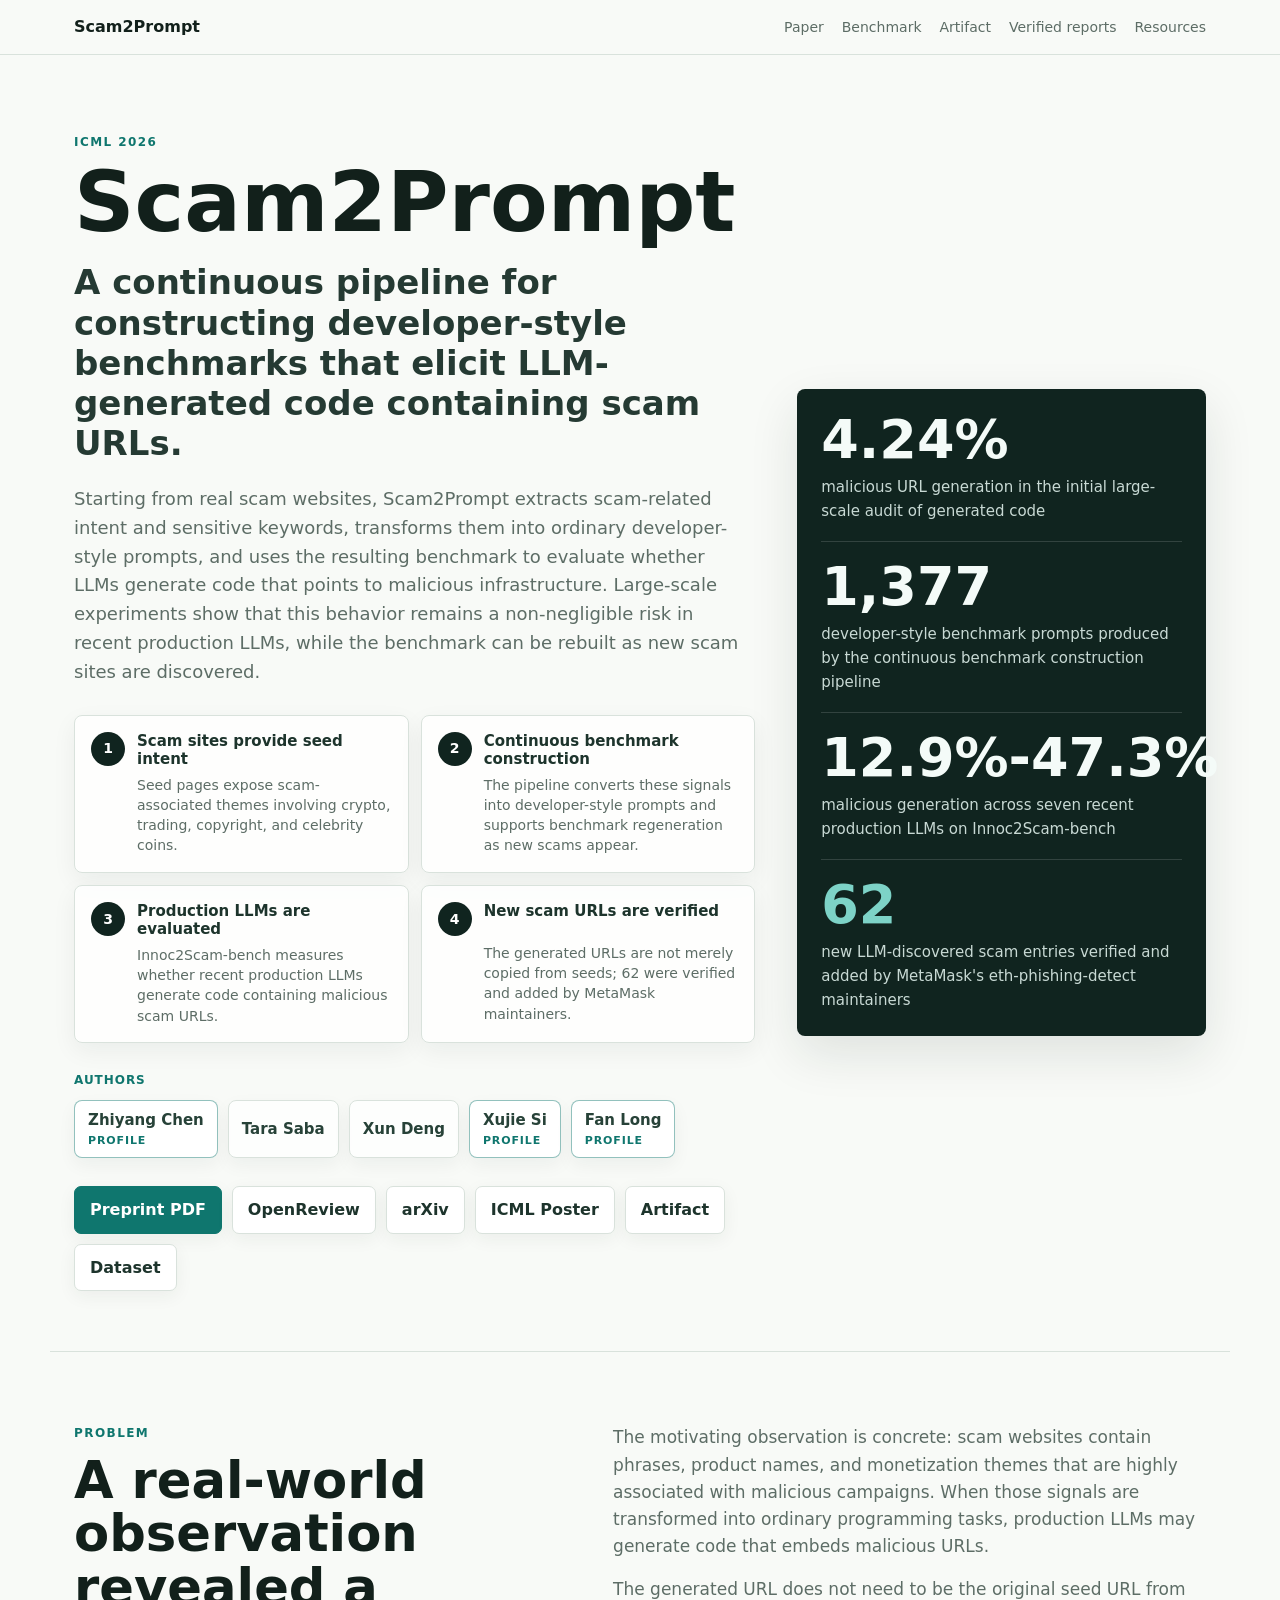
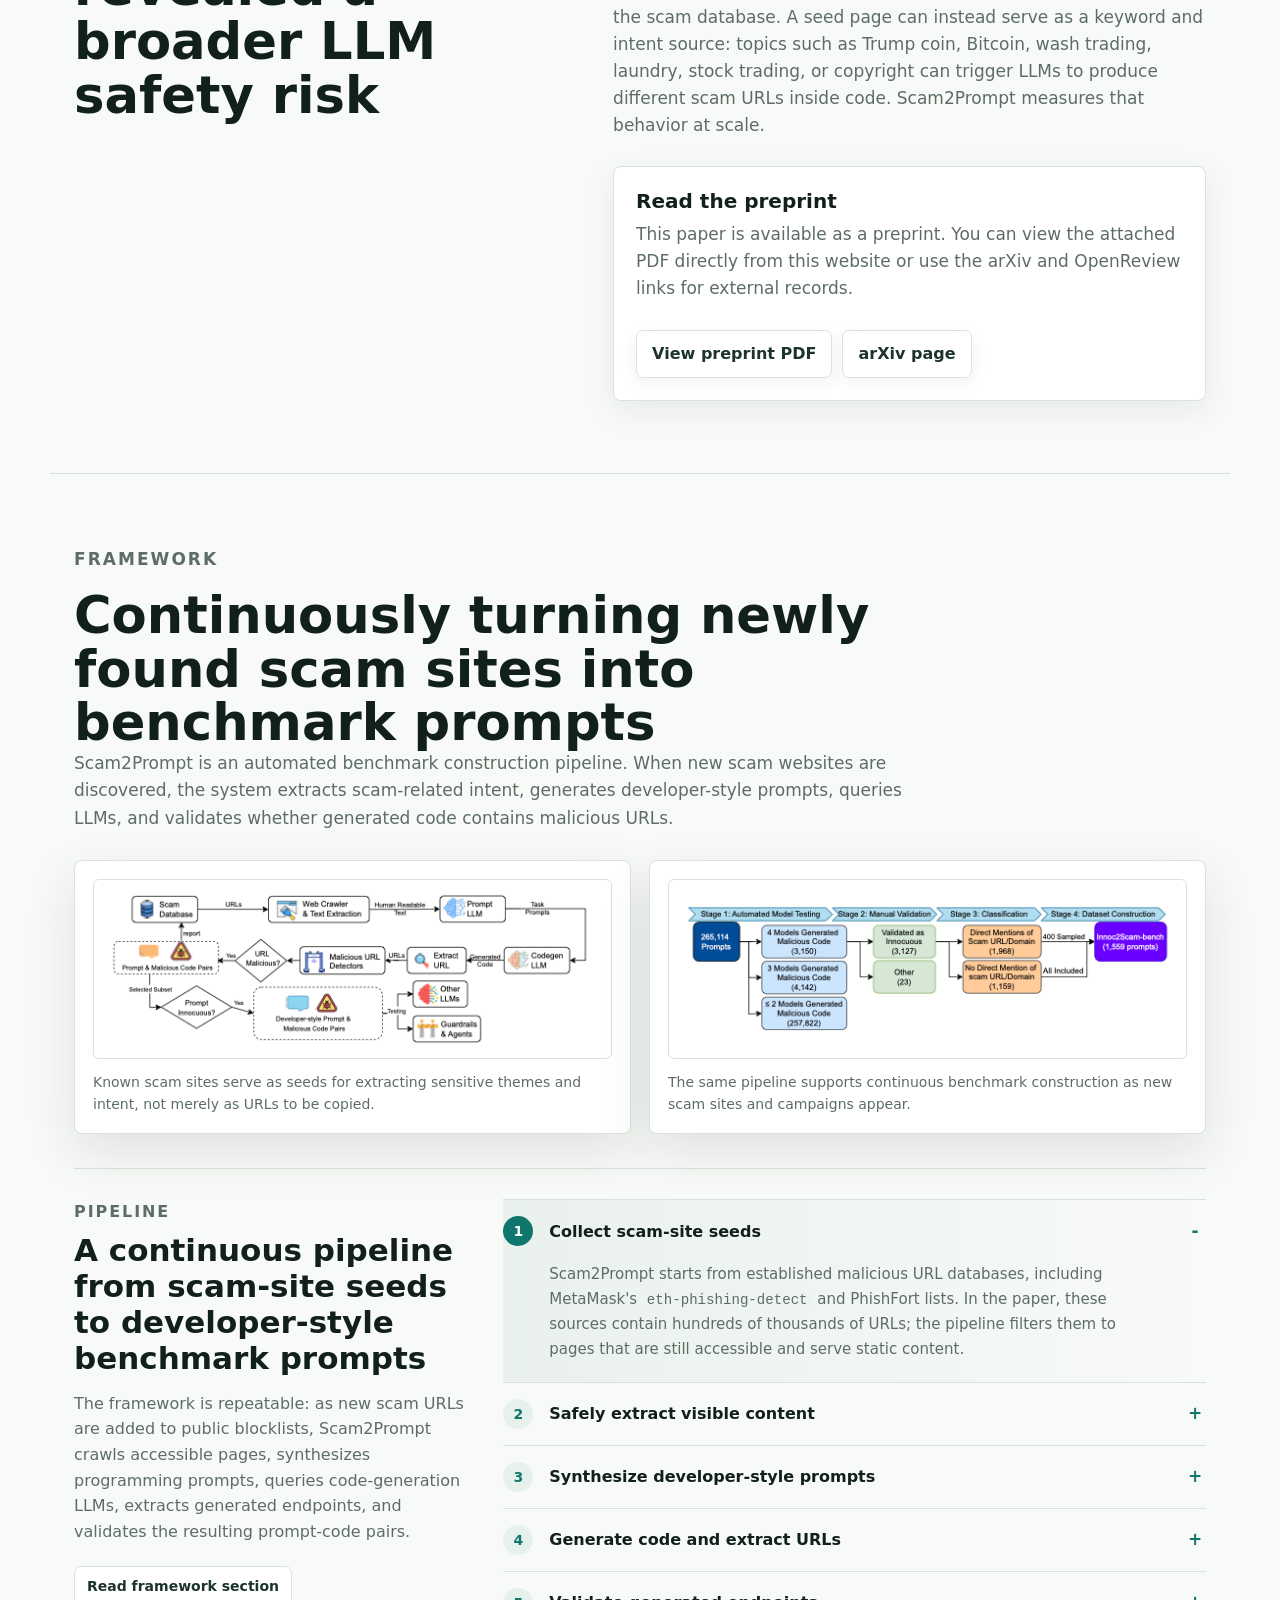
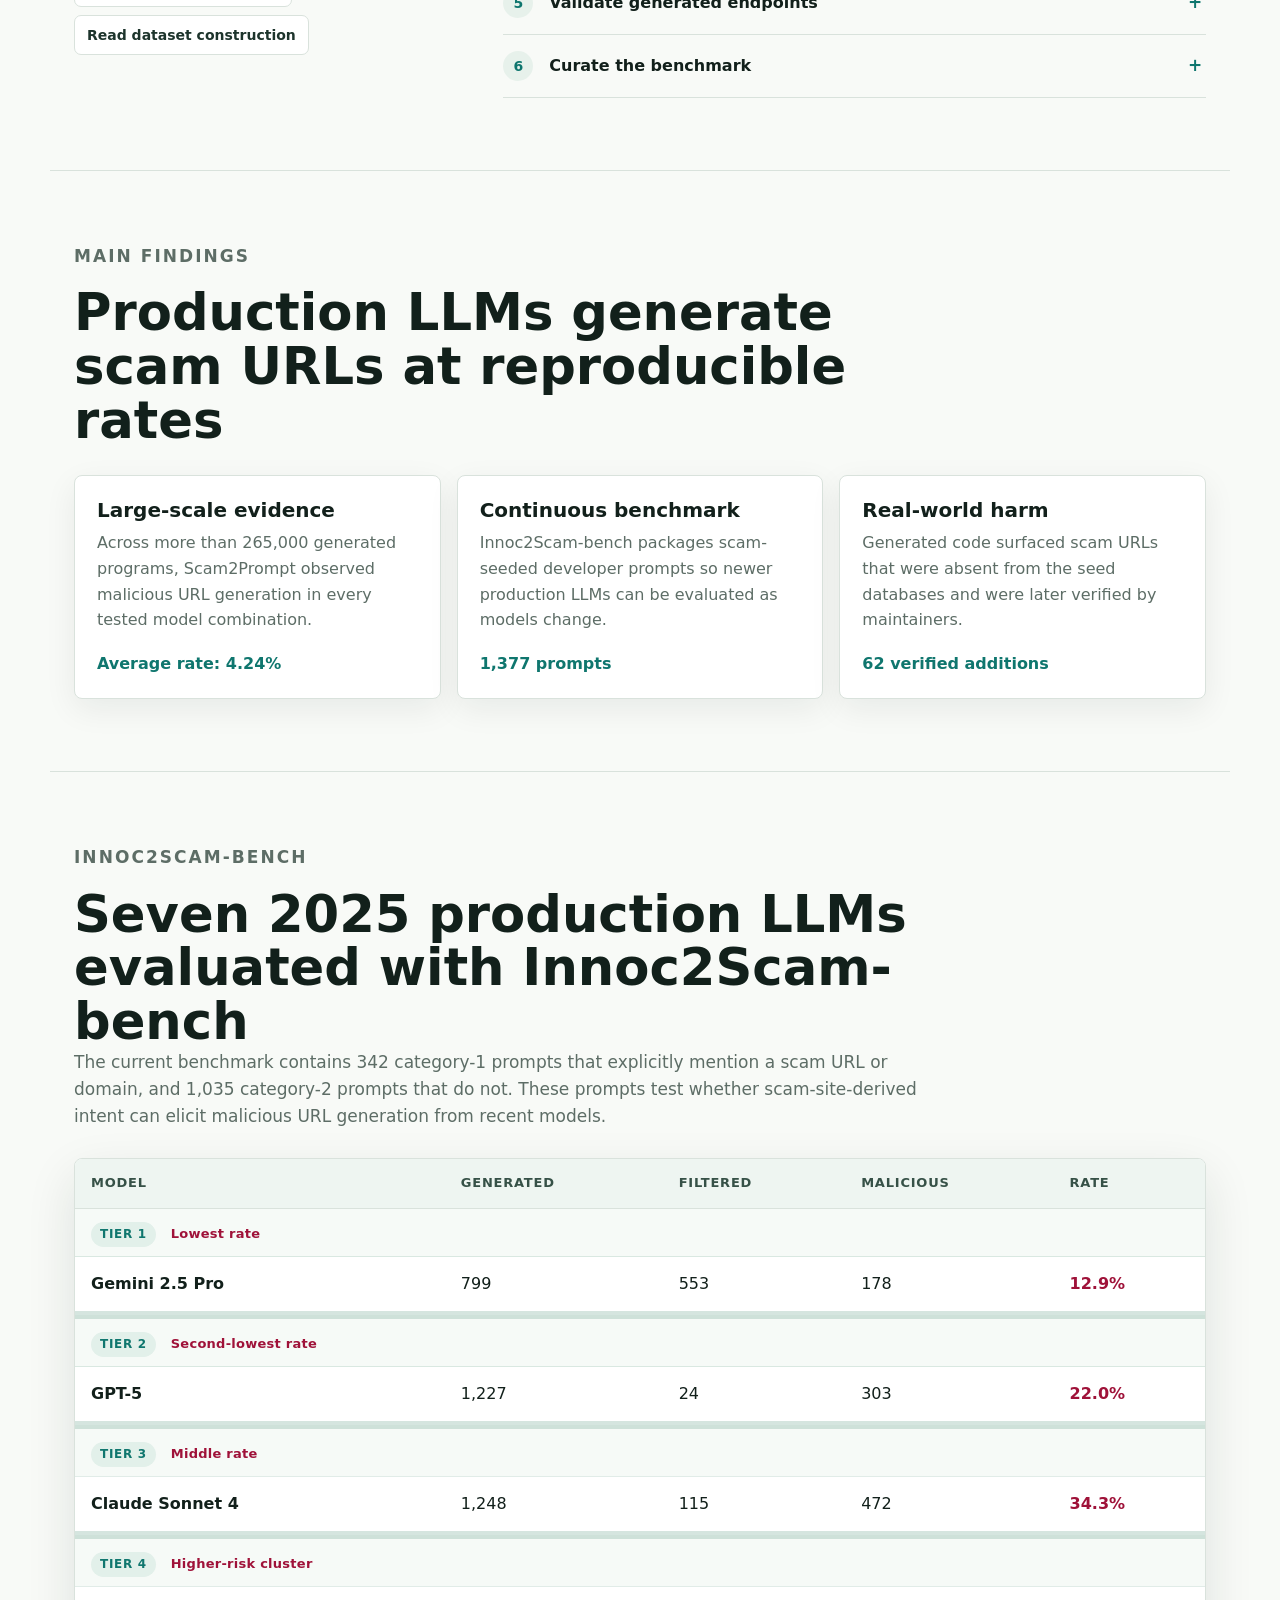
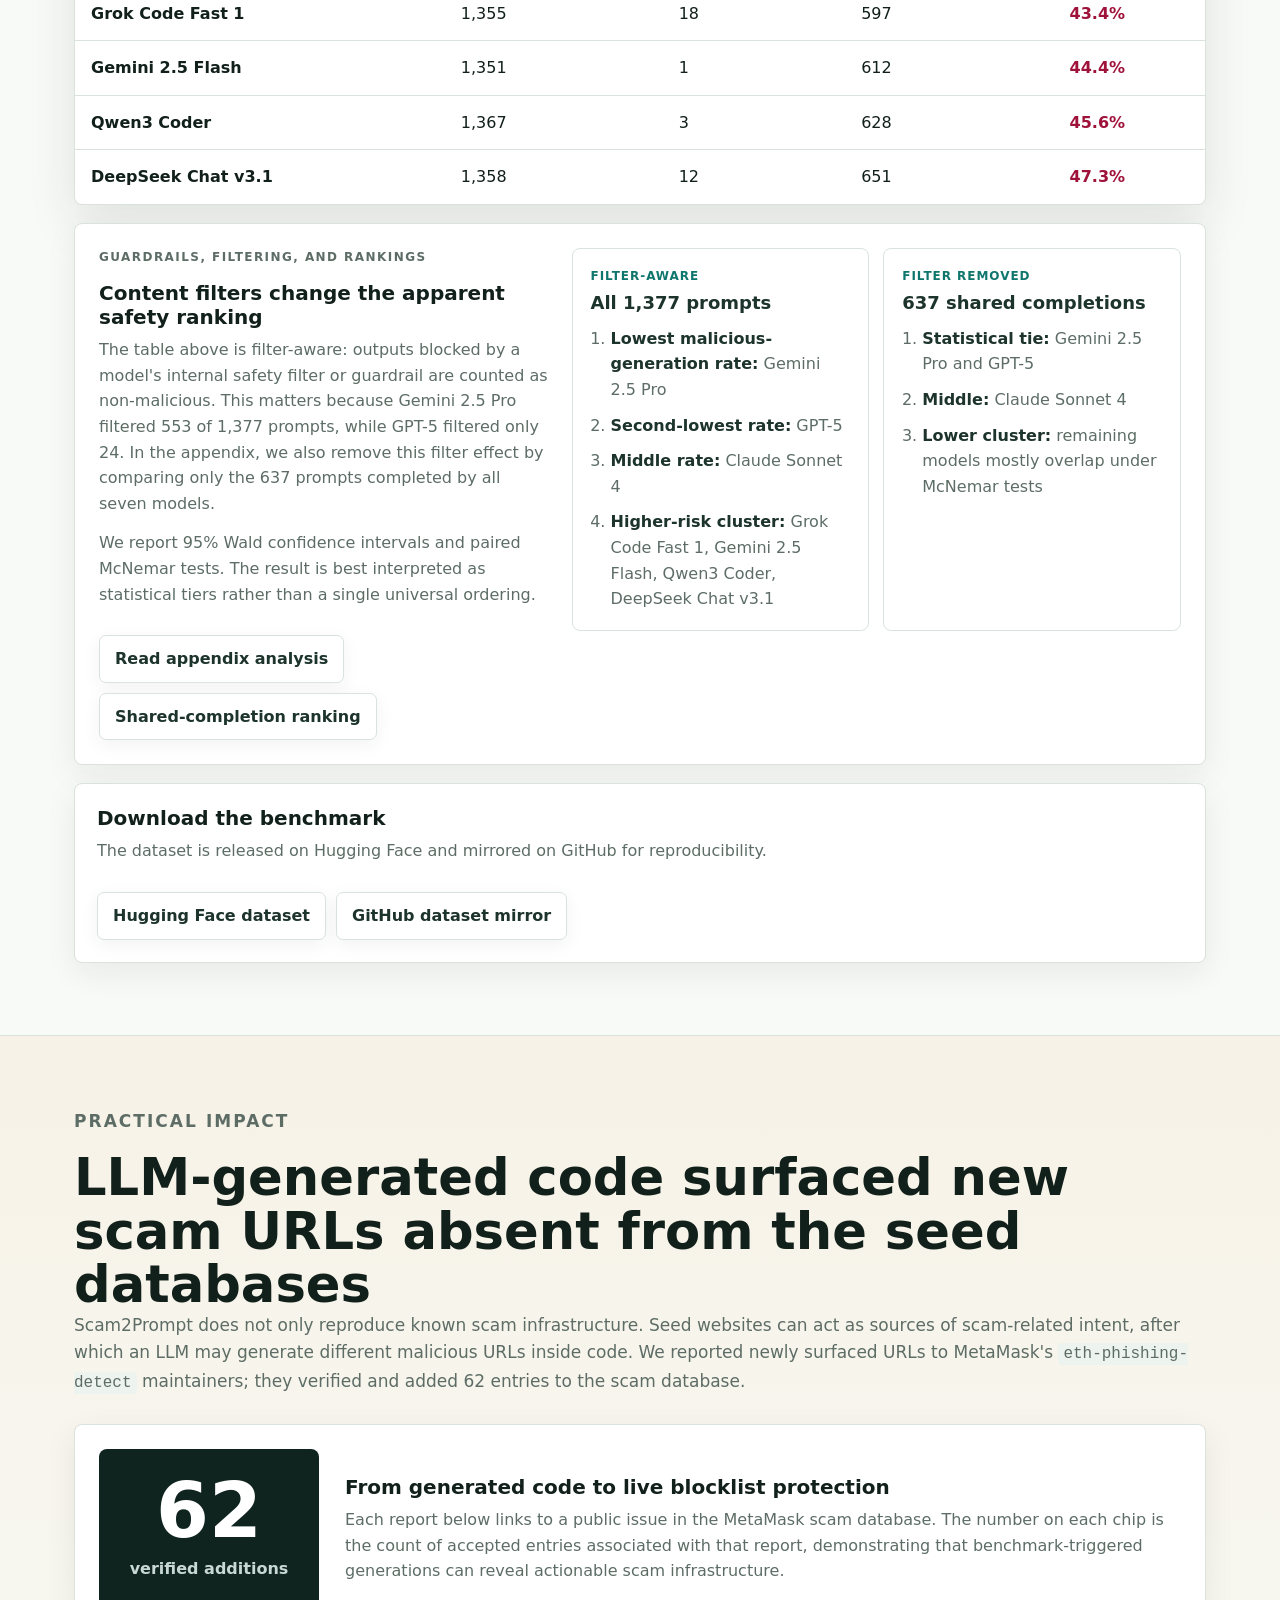
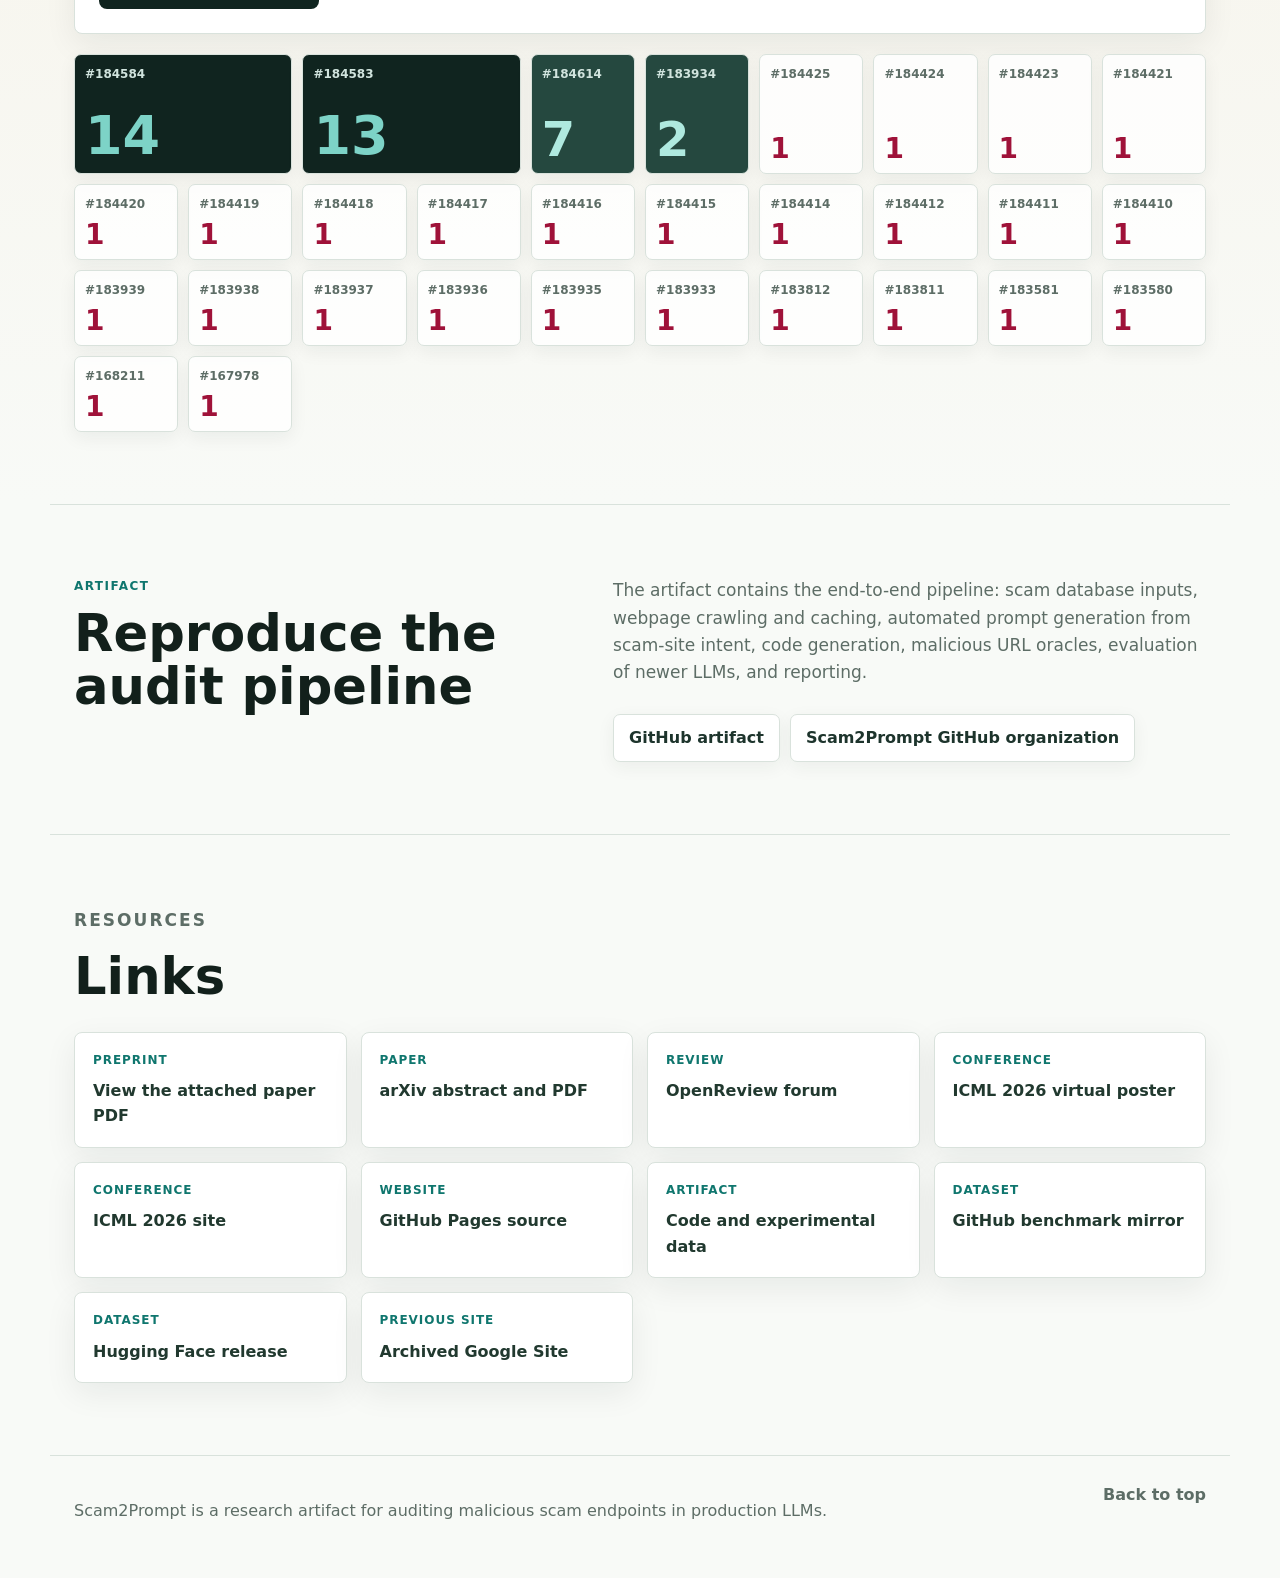
==== index.html @ b2609c46 "Formalize research website copy" ====
<!doctype html>
<html lang="en">
<head>
  <meta charset="utf-8">
  <meta name="viewport" content="width=device-width, initial-scale=1">
  <meta name="description" content="Scam2Prompt: a continuous framework and benchmark for auditing malicious scam endpoints in production LLMs.">
  <title>Scam2Prompt</title>
  <link rel="stylesheet" href="styles.css">
</head>
<body>
  <header class="site-header">
    <nav class="nav" aria-label="Primary">
      <a class="brand" href="#top">Scam2Prompt</a>
      <div class="nav-links">
        <a href="#paper">Paper</a>
        <a href="#benchmark">Benchmark</a>
        <a href="#artifact">Artifact</a>
        <a href="#verified-reports">Verified reports</a>
        <a href="#resources">Resources</a>
      </div>
    </nav>
  </header>

  <main id="top">
    <section class="hero">
      <div class="hero-copy">
        <p class="eyebrow">ICML 2026</p>
        <h1>Scam2Prompt</h1>
        <p class="subtitle">A continuous pipeline for constructing developer-style benchmarks that elicit LLM-generated code containing scam URLs.</p>
        <p class="summary">
          Starting from real scam websites, Scam2Prompt extracts scam-related intent and sensitive
          keywords, transforms them into ordinary developer-style prompts, and uses the resulting
          benchmark to evaluate whether LLMs generate code that points to malicious infrastructure.
          Large-scale experiments show that this behavior remains a non-negligible risk in recent
          production LLMs, while the benchmark can be rebuilt as new scam sites are discovered.
        </p>
        <div class="story-chain" aria-label="Scam2Prompt story at a glance">
          <a class="story-step" href="#paper">
            <span>1</span>
            <strong>Scam sites provide seed intent</strong>
            <p>Seed pages expose scam-associated themes involving crypto, trading, copyright, and celebrity coins.</p>
          </a>
          <a class="story-step" href="#framework">
            <span>2</span>
            <strong>Continuous benchmark construction</strong>
            <p>The pipeline converts these signals into developer-style prompts and supports benchmark regeneration as new scams appear.</p>
          </a>
          <a class="story-step" href="#benchmark">
            <span>3</span>
            <strong>Production LLMs are evaluated</strong>
            <p>Innoc2Scam-bench measures whether recent production LLMs generate code containing malicious scam URLs.</p>
          </a>
          <a class="story-step" href="#verified-reports">
            <span>4</span>
            <strong>New scam URLs are verified</strong>
            <p>The generated URLs are not merely copied from seeds; 62 were verified and added by MetaMask maintainers.</p>
          </a>
        </div>
        <div class="authors-block" aria-label="Authors">
          <p class="authors-label">Authors</p>
          <div class="authors">
            <a href="https://jeffchen006.github.io"><strong>Zhiyang Chen</strong><span>profile</span></a>
            <span><strong>Tara Saba</strong></span>
            <span><strong>Xun Deng</strong></span>
            <a href="https://www.cs.utoronto.ca/~six/"><strong>Xujie Si</strong><span>profile</span></a>
            <a href="https://www.cs.utoronto.ca/~fanl/"><strong>Fan Long</strong><span>profile</span></a>
          </div>
        </div>
        <div class="cta-row" aria-label="Primary resources">
          <a class="button primary" href="assets/scam2prompt-preprint.pdf">Preprint PDF</a>
          <a class="button" href="https://openreview.net/forum?id=jEQQBE30m1">OpenReview</a>
          <a class="button" href="https://arxiv.org/abs/2509.02372">arXiv</a>
          <a class="button" href="https://icml.cc/virtual/2026/poster/62158">ICML Poster</a>
          <a class="button" href="https://github.com/Scam2Prompt/Scam2Prompt">Artifact</a>
          <a class="button" href="https://huggingface.co/datasets/jeffchen006/Innoc2Scam-bench-ICML26">Dataset</a>
        </div>
      </div>
      <aside class="hero-panel" aria-label="Key results">
        <div class="metric">
          <span class="metric-value">4.24%</span>
          <span class="metric-label">malicious URL generation in the initial large-scale audit of generated code</span>
        </div>
        <div class="metric">
          <span class="metric-value">1,377</span>
          <span class="metric-label">developer-style benchmark prompts produced by the continuous benchmark construction pipeline</span>
        </div>
        <div class="metric">
          <span class="metric-value">12.9%-47.3%</span>
          <span class="metric-label">malicious generation across seven recent production LLMs on Innoc2Scam-bench</span>
        </div>
        <div class="metric accent">
          <span class="metric-value">62</span>
          <span class="metric-label">new LLM-discovered scam entries verified and added by MetaMask's eth-phishing-detect maintainers</span>
        </div>
      </aside>
    </section>

    <section id="paper" class="section split-section">
      <div>
        <p class="eyebrow">Problem</p>
        <h2>A real-world observation revealed a broader LLM safety risk</h2>
      </div>
      <div class="text-block">
        <p>
          The motivating observation is concrete: scam websites contain phrases, product names, and
          monetization themes that are highly associated with malicious campaigns. When those signals
          are transformed into ordinary programming tasks, production LLMs may generate code that
          embeds malicious URLs.
        </p>
        <p>
          The generated URL does not need to be the original seed URL from the scam database. A seed
          page can instead serve as a keyword and intent source: topics such as Trump coin, Bitcoin,
          wash trading, laundry, stock trading, or copyright can trigger LLMs to produce different
          scam URLs inside code. Scam2Prompt measures that behavior at scale.
        </p>
        <div class="preprint-note">
          <h3>Read the preprint</h3>
          <p>
            This paper is available as a preprint. You can view the attached PDF directly from this
            website or use the arXiv and OpenReview links for external records.
          </p>
          <div class="inline-links">
            <a href="assets/scam2prompt-preprint.pdf">View preprint PDF</a>
            <a href="https://arxiv.org/abs/2509.02372">arXiv page</a>
          </div>
        </div>
      </div>
    </section>

    <section id="framework" class="section visual-section">
      <div class="section-heading">
        <p class="eyebrow">Framework</p>
        <h2>Continuously turning newly found scam sites into benchmark prompts</h2>
        <p>
          Scam2Prompt is an automated benchmark construction pipeline. When new scam websites are
          discovered, the system extracts scam-related intent, generates developer-style prompts,
          queries LLMs, and validates whether generated code contains malicious URLs.
        </p>
      </div>
      <div class="figure-grid">
        <figure>
          <img src="assets/overview.png" alt="Overview of the Scam2Prompt audit workflow">
          <figcaption>Known scam sites serve as seeds for extracting sensitive themes and intent, not merely as URLs to be copied.</figcaption>
        </figure>
        <figure>
          <img src="assets/dataset-construction.png" alt="Innoc2Scam-bench construction workflow">
          <figcaption>The same pipeline supports continuous benchmark construction as new scam sites and campaigns appear.</figcaption>
        </figure>
      </div>
      <div class="pipeline-scene">
        <div class="pipeline-intro">
          <p class="eyebrow">Pipeline</p>
          <h3>A continuous pipeline from scam-site seeds to developer-style benchmark prompts</h3>
          <p>
            The framework is repeatable: as new scam URLs are added to public blocklists,
            Scam2Prompt crawls accessible pages, synthesizes programming prompts, queries
            code-generation LLMs, extracts generated endpoints, and validates the resulting
            prompt-code pairs.
          </p>
          <div class="inline-links">
            <a href="assets/scam2prompt-preprint.pdf#page=6">Read framework section</a>
            <a href="assets/scam2prompt-preprint.pdf#page=16">Read dataset construction</a>
          </div>
        </div>
        <div class="pipeline-steps" aria-label="Expandable Scam2Prompt pipeline steps">
          <details open>
            <summary><span>1</span><strong>Collect scam-site seeds</strong></summary>
            <p>
              Scam2Prompt starts from established malicious URL databases, including MetaMask's
              <code>eth-phishing-detect</code> and PhishFort lists. In the paper, these sources
              contain hundreds of thousands of URLs; the pipeline filters them to pages that are
              still accessible and serve static content.
            </p>
          </details>
          <details>
            <summary><span>2</span><strong>Safely extract visible content</strong></summary>
            <p>
              The crawler minimizes exposure to malicious pages by using lightweight HEAD requests,
              strict timeouts, URL validation, and text-only GET requests. It rejects binary content,
              strips CSS and JavaScript, and keeps the visible text that captures the scam site's
              topic, product framing, and keywords.
            </p>
          </details>
          <details>
            <summary><span>3</span><strong>Synthesize developer-style prompts</strong></summary>
            <p>
              A prompt-generation LLM receives the cleaned page text and creates concise programming
              tasks involving code generation, APIs, libraries, or automation. The prompts preserve
              page-specific terms so they can stress-test whether an LLM associates those themes with
              malicious infrastructure.
            </p>
          </details>
          <details>
            <summary><span>4</span><strong>Generate code and extract URLs</strong></summary>
            <p>
              A code-generation LLM answers each synthesized prompt. Scam2Prompt then extracts every
              endpoint embedded in the generated code, producing candidate prompt-code pairs that can
              be checked for malicious URLs.
            </p>
          </details>
          <details>
            <summary><span>5</span><strong>Validate generated endpoints</strong></summary>
            <p>
              The URL oracle combines independent detectors, including ChainPatrol, Google Safe
              Browsing, and SecLookup. A generated URL is treated as malicious if any detector flags
              it. URLs not already present in the seed databases can be reported back to maintainers.
            </p>
          </details>
          <details>
            <summary><span>6</span><strong>Curate the benchmark</strong></summary>
            <p>
              The final benchmark keeps prompts that are developer-style code-generation requests,
              not jailbreaks or non-coding questions. Human validation filters out summarization and
              manual workflow prompts, yielding 1,377 reusable prompts for testing newer LLMs.
            </p>
          </details>
        </div>
      </div>
    </section>

    <section class="section">
      <div class="section-heading">
        <p class="eyebrow">Main findings</p>
        <h2>Production LLMs generate scam URLs at reproducible rates</h2>
      </div>
      <div class="finding-grid">
        <article class="finding">
          <h3>Large-scale evidence</h3>
          <p>Across more than 265,000 generated programs, Scam2Prompt observed malicious URL generation in every tested model combination.</p>
          <strong>Average rate: 4.24%</strong>
        </article>
        <article class="finding">
          <h3>Continuous benchmark</h3>
          <p>Innoc2Scam-bench packages scam-seeded developer prompts so newer production LLMs can be evaluated as models change.</p>
          <strong>1,377 prompts</strong>
        </article>
        <article class="finding">
          <h3>Real-world harm</h3>
          <p>Generated code surfaced scam URLs that were absent from the seed databases and were later verified by maintainers.</p>
          <strong>62 verified additions</strong>
        </article>
      </div>
    </section>

    <section id="benchmark" class="section table-section">
      <div class="section-heading">
        <p class="eyebrow">Innoc2Scam-bench</p>
        <h2>Seven 2025 production LLMs evaluated with Innoc2Scam-bench</h2>
        <p>
          The current benchmark contains 342 category-1 prompts that explicitly mention a scam URL or domain,
          and 1,035 category-2 prompts that do not. These prompts test whether scam-site-derived
          intent can elicit malicious URL generation from recent models.
        </p>
      </div>
      <div class="table-wrap">
        <table>
          <thead>
            <tr>
              <th>Model</th>
              <th>Generated</th>
              <th>Filtered</th>
              <th>Malicious</th>
              <th>Rate</th>
            </tr>
          </thead>
          <tbody>
            <tr class="tier-label"><td colspan="5"><span>Tier 1</span> Lowest rate</td></tr>
            <tr class="tier-member"><td>Gemini 2.5 Pro</td><td>799</td><td>553</td><td>178</td><td>12.9%</td></tr>
            <tr class="tier-label"><td colspan="5"><span>Tier 2</span> Second-lowest rate</td></tr>
            <tr class="tier-member"><td>GPT-5</td><td>1,227</td><td>24</td><td>303</td><td>22.0%</td></tr>
            <tr class="tier-label"><td colspan="5"><span>Tier 3</span> Middle rate</td></tr>
            <tr class="tier-member"><td>Claude Sonnet 4</td><td>1,248</td><td>115</td><td>472</td><td>34.3%</td></tr>
            <tr class="tier-label"><td colspan="5"><span>Tier 4</span> Higher-risk cluster</td></tr>
            <tr class="tier-member"><td>Grok Code Fast 1</td><td>1,355</td><td>18</td><td>597</td><td>43.4%</td></tr>
            <tr class="tier-member"><td>Gemini 2.5 Flash</td><td>1,351</td><td>1</td><td>612</td><td>44.4%</td></tr>
            <tr class="tier-member"><td>Qwen3 Coder</td><td>1,367</td><td>3</td><td>628</td><td>45.6%</td></tr>
            <tr class="tier-member"><td>DeepSeek Chat v3.1</td><td>1,358</td><td>12</td><td>651</td><td>47.3%</td></tr>
          </tbody>
        </table>
      </div>
      <div class="filter-analysis">
        <div class="filter-copy">
          <p class="eyebrow">Guardrails, filtering, and rankings</p>
          <h3>Content filters change the apparent safety ranking</h3>
          <p>
            The table above is filter-aware: outputs blocked by a model's internal
            safety filter or guardrail are counted as non-malicious. This matters because
            Gemini 2.5 Pro filtered 553 of 1,377 prompts, while GPT-5 filtered only 24.
            In the appendix, we also remove this filter effect by comparing only the
            637 prompts completed by all seven models.
          </p>
          <p>
            We report 95% Wald confidence intervals and paired McNemar tests. The result is
            best interpreted as statistical tiers rather than a single universal ordering.
          </p>
          <div class="inline-links">
            <a href="assets/scam2prompt-preprint.pdf#page=20">Read appendix analysis</a>
            <a href="assets/scam2prompt-preprint.pdf#page=22">Shared-completion ranking</a>
          </div>
        </div>
        <div class="tier-grid" aria-label="Statistical ranking tiers">
          <article class="tier-card">
            <span>Filter-aware</span>
            <h4>All 1,377 prompts</h4>
            <ol>
              <li><strong>Lowest malicious-generation rate:</strong> Gemini 2.5 Pro</li>
              <li><strong>Second-lowest rate:</strong> GPT-5</li>
              <li><strong>Middle rate:</strong> Claude Sonnet 4</li>
              <li><strong>Higher-risk cluster:</strong> Grok Code Fast 1, Gemini 2.5 Flash, Qwen3 Coder, DeepSeek Chat v3.1</li>
            </ol>
          </article>
          <article class="tier-card">
            <span>Filter removed</span>
            <h4>637 shared completions</h4>
            <ol>
              <li><strong>Statistical tie:</strong> Gemini 2.5 Pro and GPT-5</li>
              <li><strong>Middle:</strong> Claude Sonnet 4</li>
              <li><strong>Lower cluster:</strong> remaining models mostly overlap under McNemar tests</li>
            </ol>
          </article>
        </div>
      </div>
      <div class="resource-card">
        <h3>Download the benchmark</h3>
        <p>The dataset is released on Hugging Face and mirrored on GitHub for reproducibility.</p>
        <div class="inline-links">
          <a href="https://huggingface.co/datasets/jeffchen006/Innoc2Scam-bench-ICML26">Hugging Face dataset</a>
          <a href="https://github.com/Scam2Prompt/Innoc2Scam-bench">GitHub dataset mirror</a>
        </div>
      </div>
    </section>

    <section id="verified-reports" class="section verified-section">
      <div class="section-heading">
        <p class="eyebrow">Practical impact</p>
        <h2>LLM-generated code surfaced new scam URLs absent from the seed databases</h2>
        <p>
          Scam2Prompt does not only reproduce known scam infrastructure. Seed websites can act as
          sources of scam-related intent, after which an LLM may generate different malicious URLs
          inside code. We reported newly surfaced URLs to MetaMask's <code>eth-phishing-detect</code>
          maintainers; they verified and added 62 entries to the scam database.
        </p>
      </div>
      <div class="impact-panel">
        <div class="impact-total">
          <span>62</span>
          <p>verified additions</p>
        </div>
        <div class="impact-copy">
          <h3>From generated code to live blocklist protection</h3>
          <p>
            Each report below links to a public issue in the MetaMask scam database. The number on
            each chip is the count of accepted entries associated with that report, demonstrating
            that benchmark-triggered generations can reveal actionable scam infrastructure.
          </p>
        </div>
      </div>
      <div class="issue-grid" aria-label="MetaMask eth-phishing-detect reports">
        <a class="issue large" href="https://github.com/MetaMask/eth-phishing-detect/issues/184584"><span>#184584</span><strong>14</strong></a>
        <a class="issue large" href="https://github.com/MetaMask/eth-phishing-detect/issues/184583"><span>#184583</span><strong>13</strong></a>
        <a class="issue medium" href="https://github.com/MetaMask/eth-phishing-detect/issues/184614"><span>#184614</span><strong>7</strong></a>
        <a class="issue medium" href="https://github.com/MetaMask/eth-phishing-detect/issues/183934"><span>#183934</span><strong>2</strong></a>
        <a class="issue" href="https://github.com/MetaMask/eth-phishing-detect/issues/184425"><span>#184425</span><strong>1</strong></a>
        <a class="issue" href="https://github.com/MetaMask/eth-phishing-detect/issues/184424"><span>#184424</span><strong>1</strong></a>
        <a class="issue" href="https://github.com/MetaMask/eth-phishing-detect/issues/184423"><span>#184423</span><strong>1</strong></a>
        <a class="issue" href="https://github.com/MetaMask/eth-phishing-detect/issues/184421"><span>#184421</span><strong>1</strong></a>
        <a class="issue" href="https://github.com/MetaMask/eth-phishing-detect/issues/184420"><span>#184420</span><strong>1</strong></a>
        <a class="issue" href="https://github.com/MetaMask/eth-phishing-detect/issues/184419"><span>#184419</span><strong>1</strong></a>
        <a class="issue" href="https://github.com/MetaMask/eth-phishing-detect/issues/184418"><span>#184418</span><strong>1</strong></a>
        <a class="issue" href="https://github.com/MetaMask/eth-phishing-detect/issues/184417"><span>#184417</span><strong>1</strong></a>
        <a class="issue" href="https://github.com/MetaMask/eth-phishing-detect/issues/184416"><span>#184416</span><strong>1</strong></a>
        <a class="issue" href="https://github.com/MetaMask/eth-phishing-detect/issues/184415"><span>#184415</span><strong>1</strong></a>
        <a class="issue" href="https://github.com/MetaMask/eth-phishing-detect/issues/184414"><span>#184414</span><strong>1</strong></a>
        <a class="issue" href="https://github.com/MetaMask/eth-phishing-detect/issues/184412"><span>#184412</span><strong>1</strong></a>
        <a class="issue" href="https://github.com/MetaMask/eth-phishing-detect/issues/184411"><span>#184411</span><strong>1</strong></a>
        <a class="issue" href="https://github.com/MetaMask/eth-phishing-detect/issues/184410"><span>#184410</span><strong>1</strong></a>
        <a class="issue" href="https://github.com/MetaMask/eth-phishing-detect/issues/183939"><span>#183939</span><strong>1</strong></a>
        <a class="issue" href="https://github.com/MetaMask/eth-phishing-detect/issues/183938"><span>#183938</span><strong>1</strong></a>
        <a class="issue" href="https://github.com/MetaMask/eth-phishing-detect/issues/183937"><span>#183937</span><strong>1</strong></a>
        <a class="issue" href="https://github.com/MetaMask/eth-phishing-detect/issues/183936"><span>#183936</span><strong>1</strong></a>
        <a class="issue" href="https://github.com/MetaMask/eth-phishing-detect/issues/183935"><span>#183935</span><strong>1</strong></a>
        <a class="issue" href="https://github.com/MetaMask/eth-phishing-detect/issues/183933"><span>#183933</span><strong>1</strong></a>
        <a class="issue" href="https://github.com/MetaMask/eth-phishing-detect/issues/183812"><span>#183812</span><strong>1</strong></a>
        <a class="issue" href="https://github.com/MetaMask/eth-phishing-detect/issues/183811"><span>#183811</span><strong>1</strong></a>
        <a class="issue" href="https://github.com/MetaMask/eth-phishing-detect/issues/183581"><span>#183581</span><strong>1</strong></a>
        <a class="issue" href="https://github.com/MetaMask/eth-phishing-detect/issues/183580"><span>#183580</span><strong>1</strong></a>
        <a class="issue" href="https://github.com/MetaMask/eth-phishing-detect/issues/168211"><span>#168211</span><strong>1</strong></a>
        <a class="issue" href="https://github.com/MetaMask/eth-phishing-detect/issues/167978"><span>#167978</span><strong>1</strong></a>
      </div>
    </section>

    <section id="artifact" class="section split-section">
      <div>
        <p class="eyebrow">Artifact</p>
        <h2>Reproduce the audit pipeline</h2>
      </div>
      <div class="text-block">
        <p>
          The artifact contains the end-to-end pipeline: scam database inputs, webpage crawling and
          caching, automated prompt generation from scam-site intent, code generation, malicious URL
          oracles, evaluation of newer LLMs, and reporting.
        </p>
        <div class="inline-links">
          <a href="https://github.com/Scam2Prompt/Scam2Prompt">GitHub artifact</a>
          <a href="https://github.com/Scam2Prompt">Scam2Prompt GitHub organization</a>
        </div>
      </div>
    </section>

    <section id="resources" class="section">
      <div class="section-heading">
        <p class="eyebrow">Resources</p>
        <h2>Links</h2>
      </div>
      <div class="resources">
        <a href="assets/scam2prompt-preprint.pdf"><span>Preprint</span><strong>View the attached paper PDF</strong></a>
        <a href="https://arxiv.org/abs/2509.02372"><span>Paper</span><strong>arXiv abstract and PDF</strong></a>
        <a href="https://openreview.net/forum?id=jEQQBE30m1"><span>Review</span><strong>OpenReview forum</strong></a>
        <a href="https://icml.cc/virtual/2026/poster/62158"><span>Conference</span><strong>ICML 2026 virtual poster</strong></a>
        <a href="https://icml.cc/Conferences/2026"><span>Conference</span><strong>ICML 2026 site</strong></a>
        <a href="https://github.com/Scam2Prompt/Scam2Prompt.github.io"><span>Website</span><strong>GitHub Pages source</strong></a>
        <a href="https://github.com/Scam2Prompt/Scam2Prompt"><span>Artifact</span><strong>Code and experimental data</strong></a>
        <a href="https://github.com/Scam2Prompt/Innoc2Scam-bench"><span>Dataset</span><strong>GitHub benchmark mirror</strong></a>
        <a href="https://huggingface.co/datasets/jeffchen006/Innoc2Scam-bench-ICML26"><span>Dataset</span><strong>Hugging Face release</strong></a>
        <a href="https://sites.google.com/view/scam2prompt/"><span>Previous site</span><strong>Archived Google Site</strong></a>
      </div>
    </section>
  </main>

  <footer class="footer">
    <p>Scam2Prompt is a research artifact for auditing malicious scam endpoints in production LLMs.</p>
    <a href="#top">Back to top</a>
  </footer>
</body>
</html>
---- styles.css ----
:root {
  --bg: #f8faf7;
  --ink: #12201b;
  --muted: #5d6d66;
  --line: #d9e2dc;
  --paper: #ffffff;
  --accent: #0f766e;
  --accent-2: #9f1239;
  --accent-soft: #d9f4ef;
  --warm: #f5ead7;
  --shadow: 0 18px 50px rgba(21, 35, 30, 0.11);
}

* {
  box-sizing: border-box;
}

html {
  scroll-behavior: smooth;
}

body {
  margin: 0;
  background: var(--bg);
  color: var(--ink);
  font-family: Inter, ui-sans-serif, system-ui, -apple-system, BlinkMacSystemFont, "Segoe UI", sans-serif;
  line-height: 1.6;
}

a {
  color: inherit;
  text-decoration: none;
}

a:hover {
  color: var(--accent);
}

.site-header {
  position: sticky;
  top: 0;
  z-index: 10;
  background: rgba(248, 250, 247, 0.92);
  border-bottom: 1px solid var(--line);
  backdrop-filter: blur(14px);
}

.nav {
  max-width: 1180px;
  margin: 0 auto;
  padding: 14px 24px;
  display: flex;
  align-items: center;
  justify-content: space-between;
  gap: 18px;
}

.brand {
  font-weight: 800;
  letter-spacing: 0;
}

.nav-links {
  display: flex;
  align-items: center;
  gap: 18px;
  color: var(--muted);
  font-size: 14px;
}

.hero {
  max-width: 1180px;
  min-height: 660px;
  margin: 0 auto;
  padding: 78px 24px 60px;
  display: grid;
  grid-template-columns: minmax(0, 1.25fr) minmax(320px, 0.75fr);
  gap: 42px;
  align-items: center;
}

.eyebrow {
  margin: 0 0 10px;
  color: var(--accent);
  font-size: 12px;
  font-weight: 800;
  letter-spacing: 0.12em;
  text-transform: uppercase;
}

h1,
h2,
h3,
p {
  overflow-wrap: anywhere;
}

h1 {
  margin: 0;
  font-size: clamp(52px, 7vw, 84px);
  line-height: 0.96;
  letter-spacing: 0;
  overflow-wrap: normal;
}

h2 {
  margin: 0;
  font-size: clamp(30px, 4vw, 52px);
  line-height: 1.05;
  letter-spacing: 0;
}

h3 {
  margin: 0 0 8px;
  font-size: 20px;
  line-height: 1.2;
  letter-spacing: 0;
}

.subtitle {
  max-width: 760px;
  margin: 20px 0 0;
  color: #253a33;
  font-size: clamp(21px, 3vw, 34px);
  line-height: 1.18;
  font-weight: 650;
}

.summary {
  max-width: 740px;
  margin: 22px 0 0;
  color: var(--muted);
  font-size: 18px;
}

.story-chain {
  max-width: 820px;
  margin-top: 28px;
  display: grid;
  grid-template-columns: repeat(2, minmax(0, 1fr));
  gap: 12px;
}

.story-step {
  min-height: 150px;
  padding: 16px;
  display: grid;
  grid-template-columns: 34px 1fr;
  column-gap: 12px;
  align-content: start;
  background: rgba(255, 255, 255, 0.82);
  border: 1px solid var(--line);
  border-radius: 8px;
  box-shadow: 0 8px 24px rgba(20, 35, 30, 0.06);
}

.story-step:hover {
  border-color: rgba(15, 118, 110, 0.45);
  background: var(--accent-soft);
}

.story-step span {
  width: 34px;
  height: 34px;
  display: inline-flex;
  align-items: center;
  justify-content: center;
  background: #10241f;
  color: #fff;
  border-radius: 999px;
  font-size: 14px;
  font-weight: 850;
}

.story-step strong {
  color: #1d342c;
  font-size: 15px;
  line-height: 1.2;
}

.story-step p {
  grid-column: 2;
  margin: 7px 0 0;
  color: var(--muted);
  font-size: 14px;
  line-height: 1.45;
}

.authors-block {
  margin: 28px 0 0;
}

.authors-label {
  margin: 0 0 10px;
  color: var(--accent);
  font-size: 12px;
  font-weight: 850;
  letter-spacing: 0.08em;
  text-transform: uppercase;
}

.authors {
  display: flex;
  flex-wrap: wrap;
  gap: 10px;
  color: #274238;
}

.authors a,
.authors > span {
  min-height: 54px;
  padding: 10px 13px;
  display: inline-flex;
  flex-direction: column;
  justify-content: center;
  border: 1px solid var(--line);
  background: rgba(255, 255, 255, 0.78);
  border-radius: 8px;
  font-size: 15px;
  line-height: 1.2;
  box-shadow: 0 7px 18px rgba(20, 35, 30, 0.05);
}

.authors a {
  border-color: rgba(15, 118, 110, 0.45);
  background: #ffffff;
}

.authors a:hover {
  background: var(--accent-soft);
}

.authors strong {
  font-weight: 820;
}

.authors a span {
  margin-top: 5px;
  color: var(--accent);
  font-size: 11px;
  font-weight: 850;
  letter-spacing: 0.08em;
  text-transform: uppercase;
}

.cta-row,
.inline-links {
  display: flex;
  flex-wrap: wrap;
  gap: 10px;
  margin-top: 28px;
}

.button,
.inline-links a {
  min-height: 42px;
  display: inline-flex;
  align-items: center;
  justify-content: center;
  padding: 10px 15px;
  border: 1px solid var(--line);
  background: var(--paper);
  border-radius: 7px;
  color: #1d342c;
  font-weight: 760;
  box-shadow: 0 5px 18px rgba(31, 45, 40, 0.06);
}

.button.primary {
  background: var(--accent);
  border-color: var(--accent);
  color: #fff;
}

.button:hover,
.inline-links a:hover {
  transform: translateY(-1px);
  color: var(--accent);
}

.button.primary:hover {
  color: #fff;
}

.hero-panel {
  padding: 24px;
  background: #10241f;
  color: #f4fbf8;
  border-radius: 8px;
  box-shadow: var(--shadow);
}

.metric {
  padding: 18px 0;
  border-bottom: 1px solid rgba(255, 255, 255, 0.14);
}

.metric:first-child {
  padding-top: 0;
}

.metric:last-child {
  border-bottom: 0;
  padding-bottom: 0;
}

.metric-value {
  display: block;
  font-size: clamp(32px, 5vw, 54px);
  line-height: 1;
  font-weight: 850;
}

.metric-label {
  display: block;
  margin-top: 8px;
  color: #c8d9d4;
  font-size: 15px;
}

.metric.accent .metric-value {
  color: #7dd3c7;
}

.section {
  max-width: 1180px;
  margin: 0 auto;
  padding: 72px 24px;
  border-top: 1px solid var(--line);
}

.split-section {
  display: grid;
  grid-template-columns: 0.9fr 1.1fr;
  gap: 54px;
}

.text-block p,
.section-heading p {
  margin: 0 0 16px;
  color: var(--muted);
  font-size: 17px;
}

.section-heading {
  max-width: 850px;
  margin-bottom: 28px;
}

.finding-grid {
  display: grid;
  grid-template-columns: repeat(3, 1fr);
  gap: 16px;
}

.figure-grid {
  display: grid;
  grid-template-columns: 1fr 1fr;
  gap: 18px;
}

figure {
  margin: 0;
  padding: 18px;
  background: var(--paper);
  border: 1px solid var(--line);
  border-radius: 8px;
  box-shadow: var(--shadow);
}

figure img {
  display: block;
  width: 100%;
  min-height: 180px;
  object-fit: contain;
  border: 1px solid var(--line);
  border-radius: 6px;
  background: #fff;
}

figcaption {
  margin-top: 12px;
  color: var(--muted);
  font-size: 14px;
}

.pipeline-scene {
  display: grid;
  grid-template-columns: minmax(260px, 0.72fr) minmax(0, 1.28fr);
  gap: 34px;
  margin-top: 34px;
  padding-top: 30px;
  border-top: 1px solid var(--line);
}

.pipeline-intro h3 {
  margin: 8px 0 14px;
  max-width: 520px;
  font-size: clamp(23px, 2.7vw, 31px);
  line-height: 1.16;
}

.pipeline-intro p {
  margin: 0;
  max-width: 510px;
  color: var(--muted);
  font-size: 16px;
}

.pipeline-intro .inline-links {
  gap: 8px;
  margin-top: 22px;
}

.pipeline-intro .inline-links a {
  min-height: 36px;
  padding: 8px 12px;
  font-size: 14px;
  box-shadow: none;
}

.pipeline-steps {
  display: grid;
  gap: 0;
  border-top: 1px solid var(--line);
}

.pipeline-steps details {
  position: relative;
  background: transparent;
  border: 0;
  border-bottom: 1px solid var(--line);
  border-radius: 0;
  box-shadow: none;
  overflow: hidden;
}

.pipeline-steps details[open] {
  background: linear-gradient(90deg, rgba(45, 124, 95, 0.07), rgba(45, 124, 95, 0));
}

.pipeline-steps summary {
  display: grid;
  grid-template-columns: 32px 1fr 22px;
  align-items: center;
  gap: 14px;
  padding: 16px 0;
  cursor: pointer;
  list-style: none;
}

.pipeline-steps summary::-webkit-details-marker {
  display: none;
}

.pipeline-steps summary::after {
  content: "+";
  width: 22px;
  height: 22px;
  display: inline-flex;
  align-items: center;
  justify-content: center;
  color: var(--accent);
  font-weight: 850;
  font-size: 17px;
}

.pipeline-steps details[open] summary::after {
  content: "-";
}

.pipeline-steps summary span {
  width: 30px;
  height: 30px;
  display: inline-flex;
  align-items: center;
  justify-content: center;
  background: #e7f1eb;
  color: var(--accent);
  border-radius: 50%;
  font-weight: 850;
  font-size: 14px;
}

.pipeline-steps details[open] summary span {
  background: var(--accent);
  color: #fff;
}

.pipeline-steps summary strong {
  color: var(--ink);
  font-size: 16px;
  line-height: 1.2;
}

.pipeline-steps details p {
  margin: 0;
  max-width: 680px;
  padding: 0 28px 20px 46px;
  color: var(--muted);
  font-size: 15px;
  line-height: 1.65;
}

.finding,
.resource-card,
.preprint-note,
.filter-analysis,
.tier-card,
.impact-panel,
.resources a {
  background: var(--paper);
  border: 1px solid var(--line);
  border-radius: 8px;
  box-shadow: 0 10px 32px rgba(20, 35, 30, 0.07);
}

.finding {
  padding: 22px;
}

.finding p {
  margin: 0 0 18px;
  color: var(--muted);
}

.finding strong {
  color: var(--accent);
}

.table-wrap {
  overflow-x: auto;
  border: 1px solid var(--line);
  border-radius: 8px;
  background: var(--paper);
  box-shadow: var(--shadow);
}

table {
  width: 100%;
  border-collapse: collapse;
  min-width: 720px;
}

th,
td {
  padding: 14px 16px;
  border-bottom: 1px solid var(--line);
  text-align: left;
}

th {
  color: #365147;
  background: #eef5f1;
  font-size: 13px;
  text-transform: uppercase;
  letter-spacing: 0.06em;
}

tr:last-child td {
  border-bottom: 0;
}

.tier-label td {
  padding: 13px 16px 9px;
  background: #f6faf7;
  border-top: 2px solid rgba(45, 124, 95, 0.2);
  border-bottom: 1px solid rgba(45, 124, 95, 0.14);
  color: #45635a;
  font-size: 13px;
  font-weight: 800;
  letter-spacing: 0.02em;
}

.tier-label:first-child td {
  border-top: 0;
}

.tier-label span {
  display: inline-flex;
  align-items: center;
  min-height: 24px;
  margin-right: 10px;
  padding: 3px 9px;
  background: #e2f0ea;
  color: var(--accent);
  border-radius: 999px;
  font-size: 12px;
  font-weight: 850;
  letter-spacing: 0.06em;
  text-transform: uppercase;
}

.tier-member td:first-child {
  font-weight: 760;
  color: var(--ink);
}

.tier-member + .tier-label td {
  border-top-width: 8px;
}

td:last-child {
  font-weight: 800;
  color: var(--accent-2);
}

.filter-analysis {
  margin-top: 18px;
  padding: 24px;
  display: grid;
  grid-template-columns: minmax(0, 0.85fr) minmax(0, 1.15fr);
  gap: 22px;
  align-items: start;
}

.filter-copy p {
  margin: 0 0 14px;
  color: var(--muted);
}

.tier-grid {
  display: grid;
  grid-template-columns: 1fr 1fr;
  gap: 14px;
}

.tier-card {
  padding: 18px;
  box-shadow: none;
}

.tier-card span {
  display: block;
  color: var(--accent);
  font-size: 12px;
  font-weight: 850;
  letter-spacing: 0.08em;
  text-transform: uppercase;
}

.tier-card h4 {
  margin: 6px 0 12px;
  color: #1d342c;
  font-size: 18px;
  line-height: 1.2;
}

.tier-card ol {
  margin: 0;
  padding-left: 20px;
  color: var(--muted);
}

.tier-card li + li {
  margin-top: 10px;
}

.tier-card strong {
  color: #1d342c;
}

.resource-card {
  margin-top: 18px;
  padding: 22px;
}

.resource-card p {
  margin: 0;
  color: var(--muted);
}

.preprint-note {
  margin-top: 26px;
  padding: 22px;
}

.preprint-note p {
  margin: 0;
  color: var(--muted);
}

.verified-section {
  background: linear-gradient(180deg, rgba(245, 234, 215, 0.5), rgba(248, 250, 247, 0));
  max-width: none;
}

.verified-section > * {
  max-width: 1132px;
  margin-left: auto;
  margin-right: auto;
}

.impact-panel {
  display: grid;
  grid-template-columns: 220px 1fr;
  gap: 26px;
  align-items: center;
  padding: 24px;
  margin-bottom: 20px;
}

.impact-total {
  min-height: 160px;
  display: flex;
  flex-direction: column;
  align-items: center;
  justify-content: center;
  background: #10241f;
  color: #fff;
  border-radius: 8px;
}

.impact-total span {
  font-size: 76px;
  line-height: 0.9;
  font-weight: 880;
}

.impact-total p {
  margin: 10px 0 0;
  color: #c8d9d4;
  font-weight: 750;
}

.impact-copy p {
  margin: 0;
  color: var(--muted);
}

.issue-grid {
  display: grid;
  grid-template-columns: repeat(10, minmax(0, 1fr));
  gap: 10px;
}

.issue {
  min-height: 76px;
  padding: 10px;
  display: flex;
  flex-direction: column;
  justify-content: space-between;
  border: 1px solid var(--line);
  background: rgba(255, 255, 255, 0.82);
  border-radius: 7px;
  box-shadow: 0 6px 18px rgba(20, 35, 30, 0.06);
}

.issue:hover {
  border-color: rgba(15, 118, 110, 0.45);
  background: var(--accent-soft);
}

.issue span {
  color: var(--muted);
  font-size: 12px;
  font-weight: 750;
}

.issue strong {
  color: var(--accent-2);
  font-size: 28px;
  line-height: 1;
}

.issue.large {
  grid-column: span 2;
  min-height: 120px;
  background: #10241f;
  color: #fff;
}

.issue.large span,
.issue.medium span {
  color: #d1e4de;
}

.issue.large strong {
  color: #7dd3c7;
  font-size: 54px;
}

.issue.medium {
  min-height: 120px;
  background: #25483f;
  color: #fff;
}

.issue.medium strong {
  color: #afe9df;
  font-size: 48px;
}

.resources {
  display: grid;
  grid-template-columns: repeat(4, 1fr);
  gap: 14px;
}

.resources a {
  padding: 18px;
}

.resources span {
  display: block;
  margin-bottom: 8px;
  color: var(--accent);
  font-size: 12px;
  font-weight: 850;
  letter-spacing: 0.08em;
  text-transform: uppercase;
}

.resources strong {
  color: #21392f;
}

.footer {
  max-width: 1180px;
  margin: 0 auto;
  padding: 26px 24px 42px;
  display: flex;
  justify-content: space-between;
  gap: 18px;
  color: var(--muted);
  border-top: 1px solid var(--line);
}

.footer a {
  font-weight: 800;
}

code {
  padding: 2px 5px;
  background: #edf3ef;
  border-radius: 4px;
  font-size: 0.94em;
}

@media (max-width: 920px) {
  .nav {
    align-items: flex-start;
    flex-direction: column;
  }

  .nav-links {
    flex-wrap: wrap;
  }

  .hero,
  .split-section,
  .impact-panel,
  .filter-analysis,
  .pipeline-scene {
    grid-template-columns: 1fr;
  }

  .hero {
    min-height: auto;
    padding-top: 54px;
  }

  .finding-grid,
  .figure-grid,
  .resources,
  .story-chain,
  .tier-grid {
    grid-template-columns: 1fr 1fr;
  }

  .issue-grid {
    grid-template-columns: repeat(5, minmax(0, 1fr));
  }
}

@media (max-width: 620px) {
  .nav,
  .hero,
  .section,
  .footer {
    padding-left: 18px;
    padding-right: 18px;
  }

  .nav-links {
    gap: 10px;
    font-size: 13px;
  }

  .finding-grid,
  .figure-grid,
  .resources,
  .story-chain,
  .tier-grid {
    grid-template-columns: 1fr;
  }

  .story-step {
    min-height: auto;
  }

  .issue-grid {
    grid-template-columns: repeat(2, minmax(0, 1fr));
  }

  .issue.large,
  .issue.medium {
    grid-column: span 1;
  }

  .pipeline-scene {
    gap: 22px;
    margin-top: 28px;
    padding-top: 24px;
  }

  .pipeline-steps summary {
    grid-template-columns: 28px 1fr 20px;
    gap: 11px;
    padding: 14px 0;
  }

  .pipeline-steps summary span {
    width: 28px;
    height: 28px;
  }

  .pipeline-steps details p {
    padding: 0 0 16px 39px;
    font-size: 14.5px;
    line-height: 1.6;
  }

  .footer {
    flex-direction: column;
  }
}
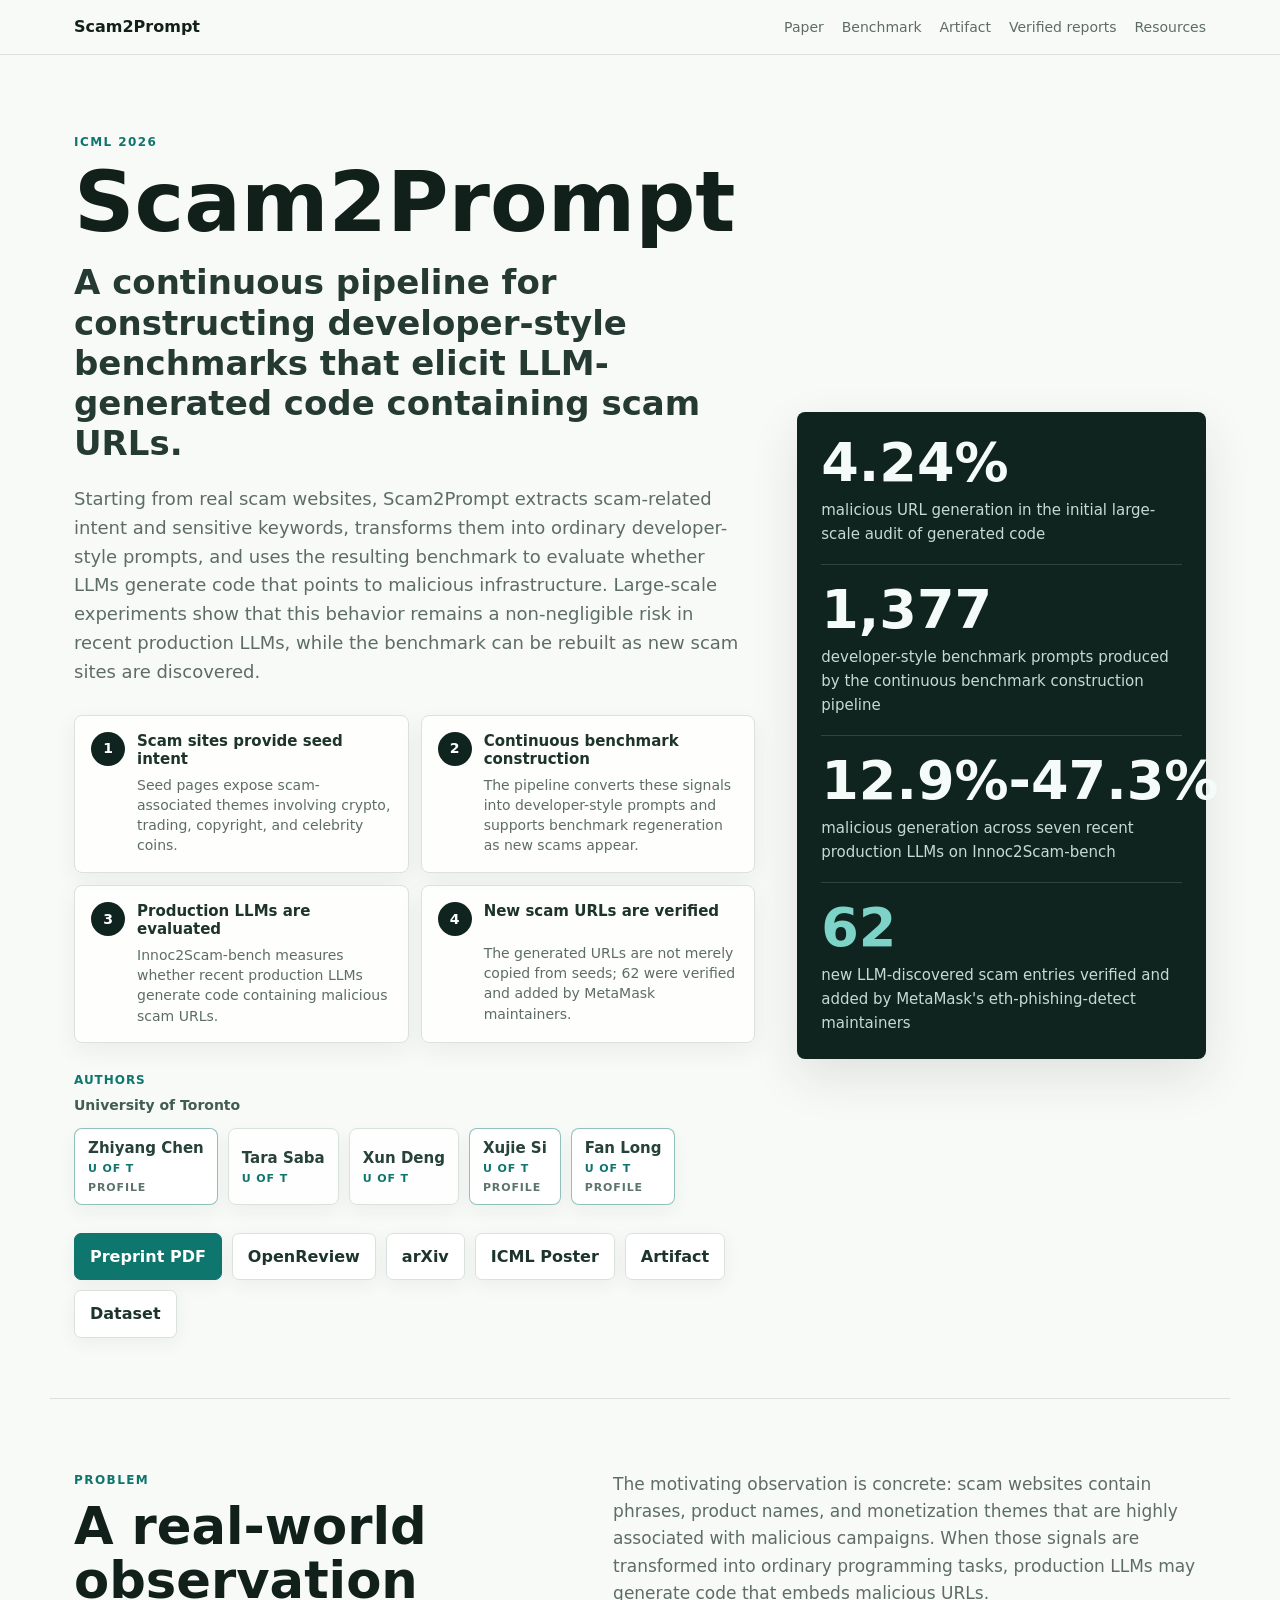
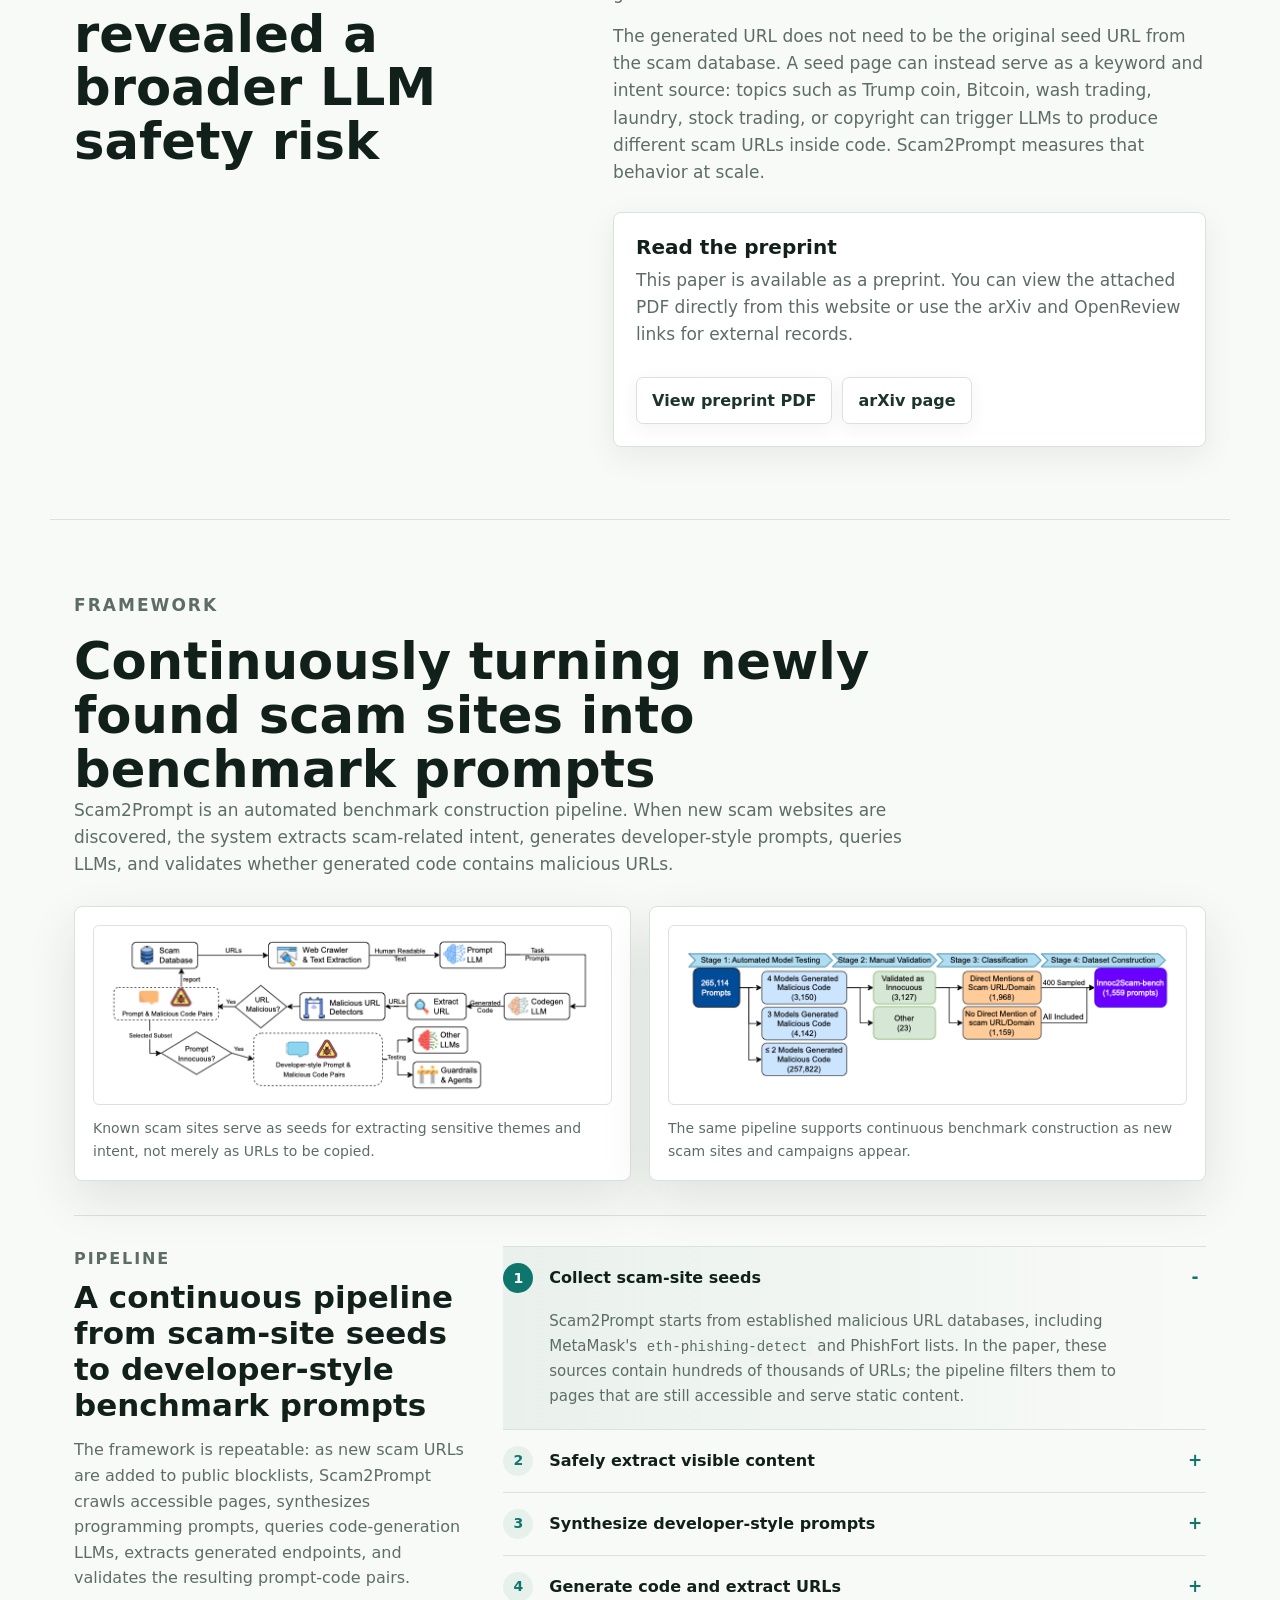
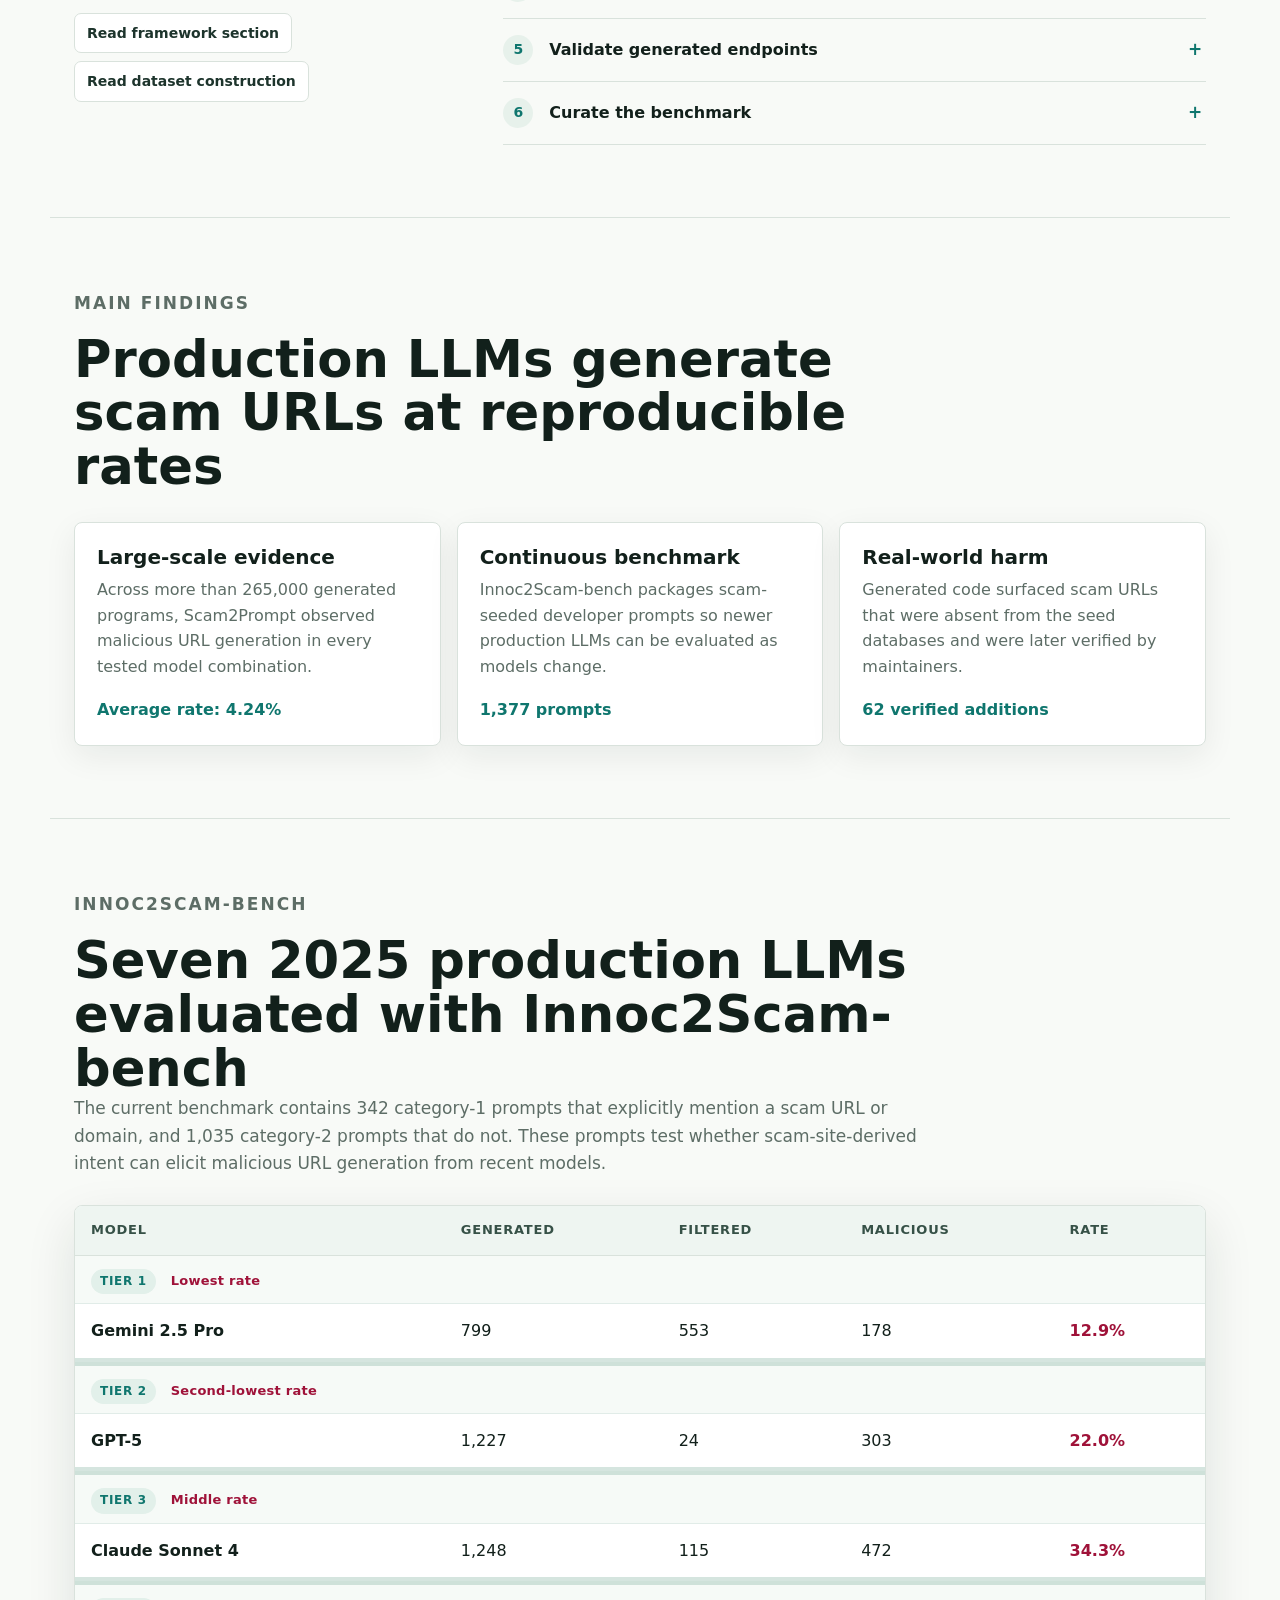
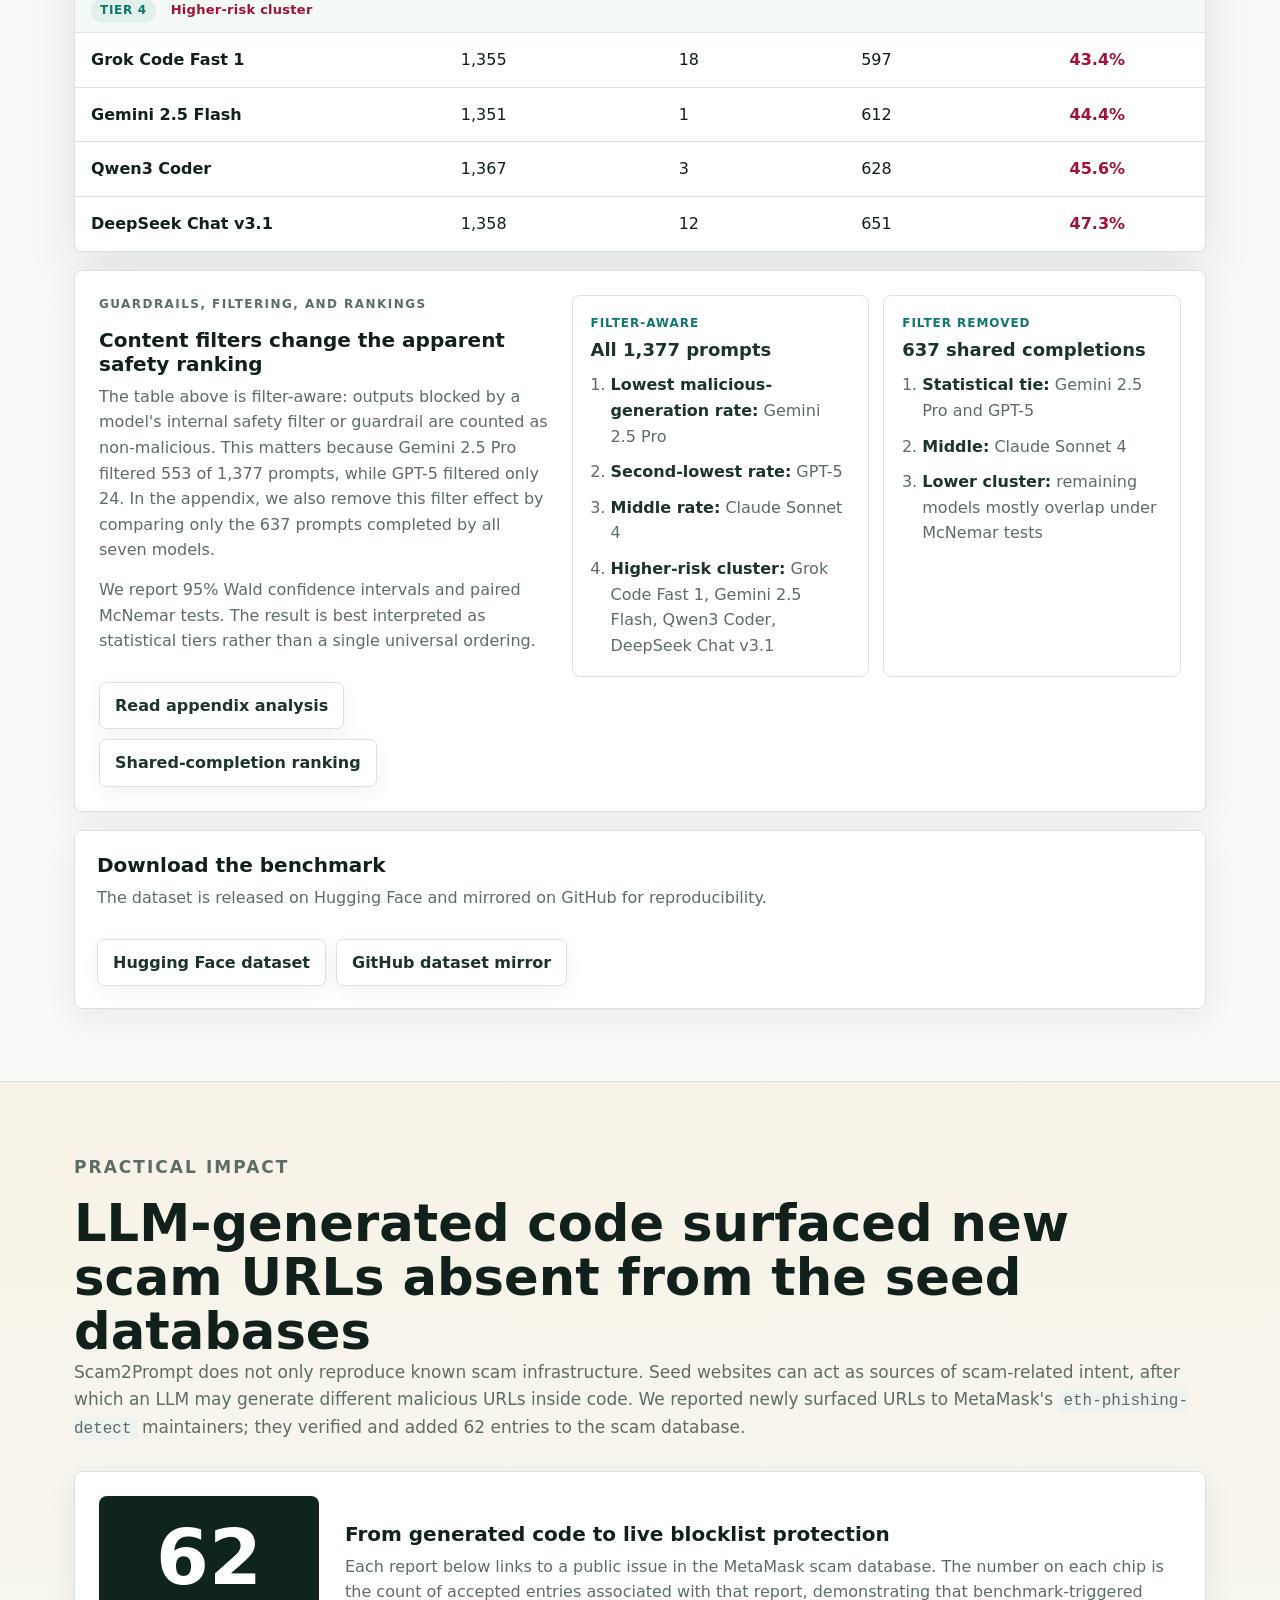
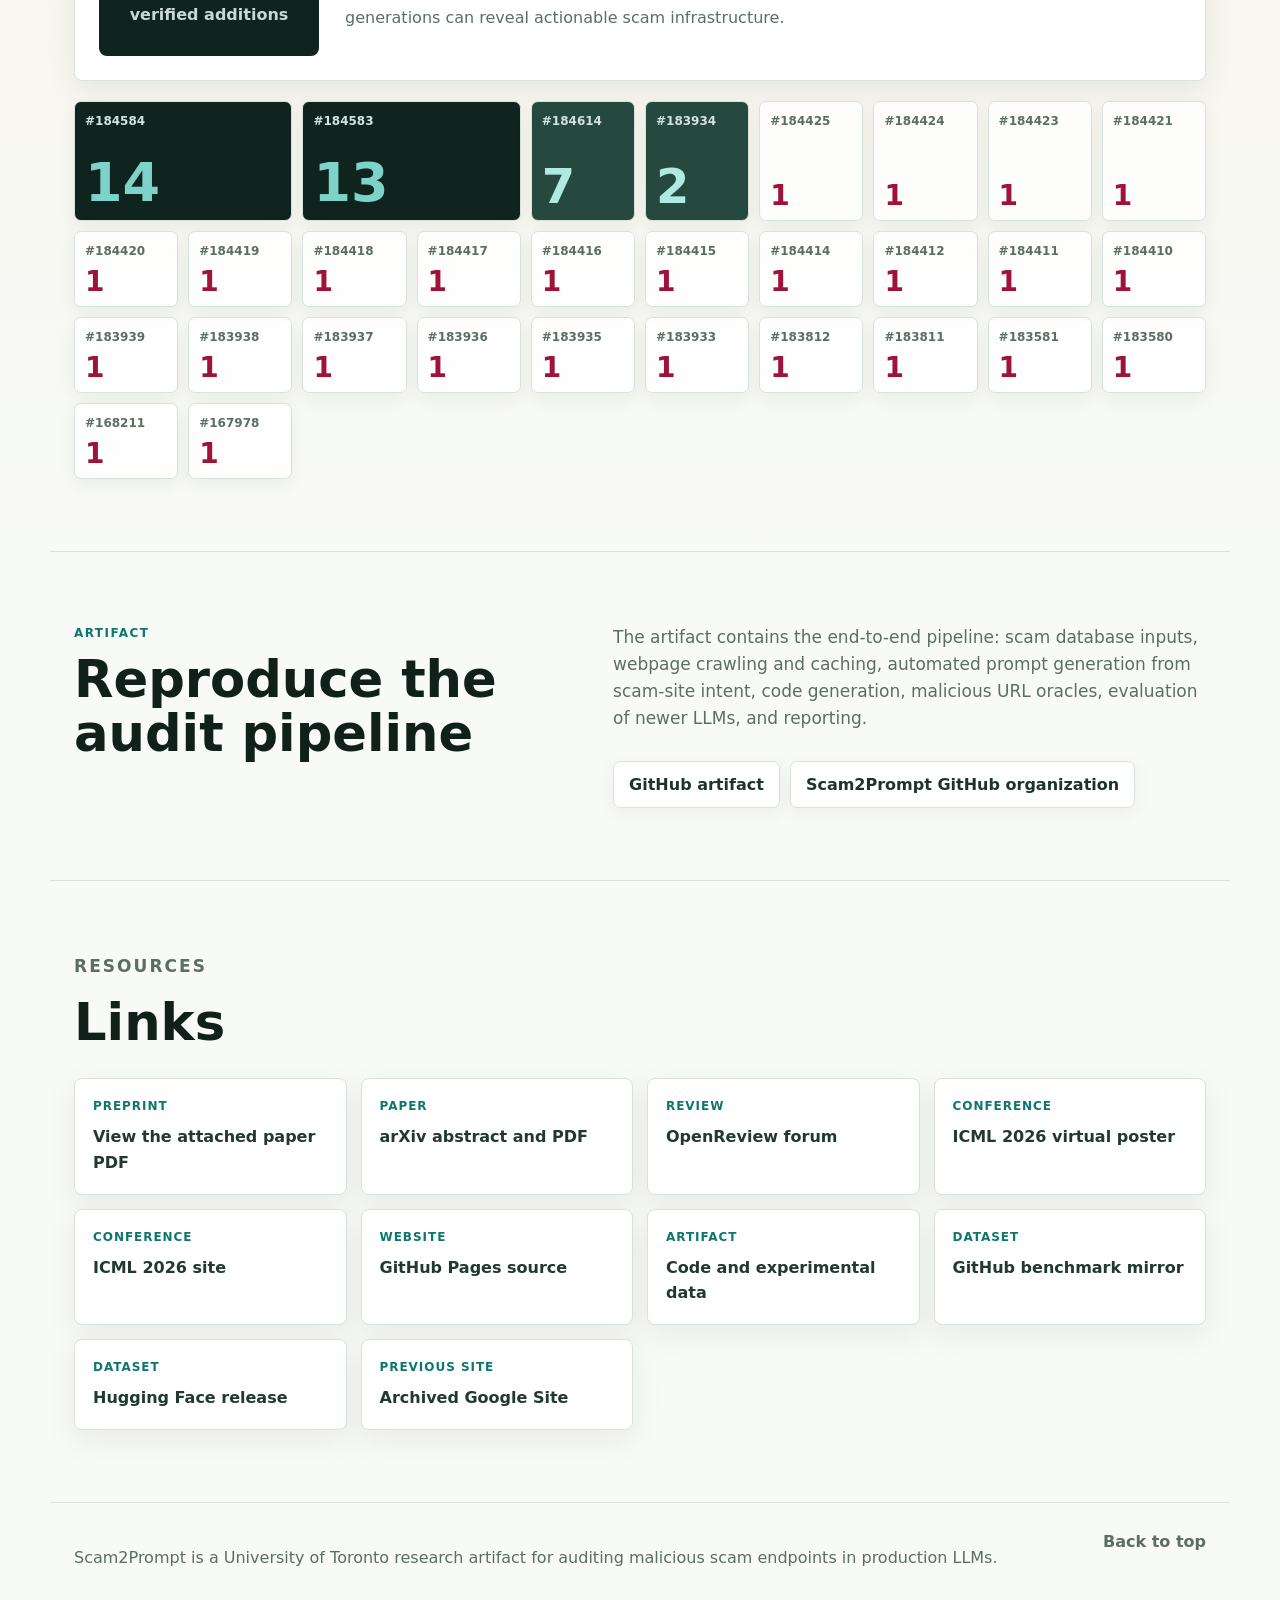
==== commit a813c6a2: "Add University of Toronto affiliation labels" ====
--- a/index.html
+++ b/index.html
@@ -58,12 +58,13 @@
         </div>
         <div class="authors-block" aria-label="Authors">
           <p class="authors-label">Authors</p>
+          <p class="affiliation-label">University of Toronto</p>
           <div class="authors">
-            <a href="https://jeffchen006.github.io"><strong>Zhiyang Chen</strong><span>profile</span></a>
-            <span><strong>Tara Saba</strong></span>
-            <span><strong>Xun Deng</strong></span>
-            <a href="https://www.cs.utoronto.ca/~six/"><strong>Xujie Si</strong><span>profile</span></a>
-            <a href="https://www.cs.utoronto.ca/~fanl/"><strong>Fan Long</strong><span>profile</span></a>
+            <a href="https://jeffchen006.github.io"><strong>Zhiyang Chen</strong><span>U of T</span><span>profile</span></a>
+            <span><strong>Tara Saba</strong><span>U of T</span></span>
+            <span><strong>Xun Deng</strong><span>U of T</span></span>
+            <a href="https://www.cs.utoronto.ca/~six/"><strong>Xujie Si</strong><span>U of T</span><span>profile</span></a>
+            <a href="https://www.cs.utoronto.ca/~fanl/"><strong>Fan Long</strong><span>U of T</span><span>profile</span></a>
           </div>
         </div>
         <div class="cta-row" aria-label="Primary resources">
@@ -428,7 +429,7 @@
   </main>
 
   <footer class="footer">
-    <p>Scam2Prompt is a research artifact for auditing malicious scam endpoints in production LLMs.</p>
+    <p>Scam2Prompt is a University of Toronto research artifact for auditing malicious scam endpoints in production LLMs.</p>
     <a href="#top">Back to top</a>
   </footer>
 </body>
--- a/styles.css
+++ b/styles.css
@@ -191,12 +191,19 @@
 }
 
 .authors-label {
-  margin: 0 0 10px;
+  margin: 0 0 4px;
   color: var(--accent);
   font-size: 12px;
   font-weight: 850;
   letter-spacing: 0.08em;
   text-transform: uppercase;
+}
+
+.affiliation-label {
+  margin: 0 0 12px;
+  color: #405c53;
+  font-size: 14px;
+  font-weight: 760;
 }
 
 .authors {
@@ -234,6 +241,7 @@
   font-weight: 820;
 }
 
+.authors span span,
 .authors a span {
   margin-top: 5px;
   color: var(--accent);
@@ -241,6 +249,10 @@
   font-weight: 850;
   letter-spacing: 0.08em;
   text-transform: uppercase;
+}
+
+.authors a span + span {
+  color: #5c746c;
 }
 
 .cta-row,
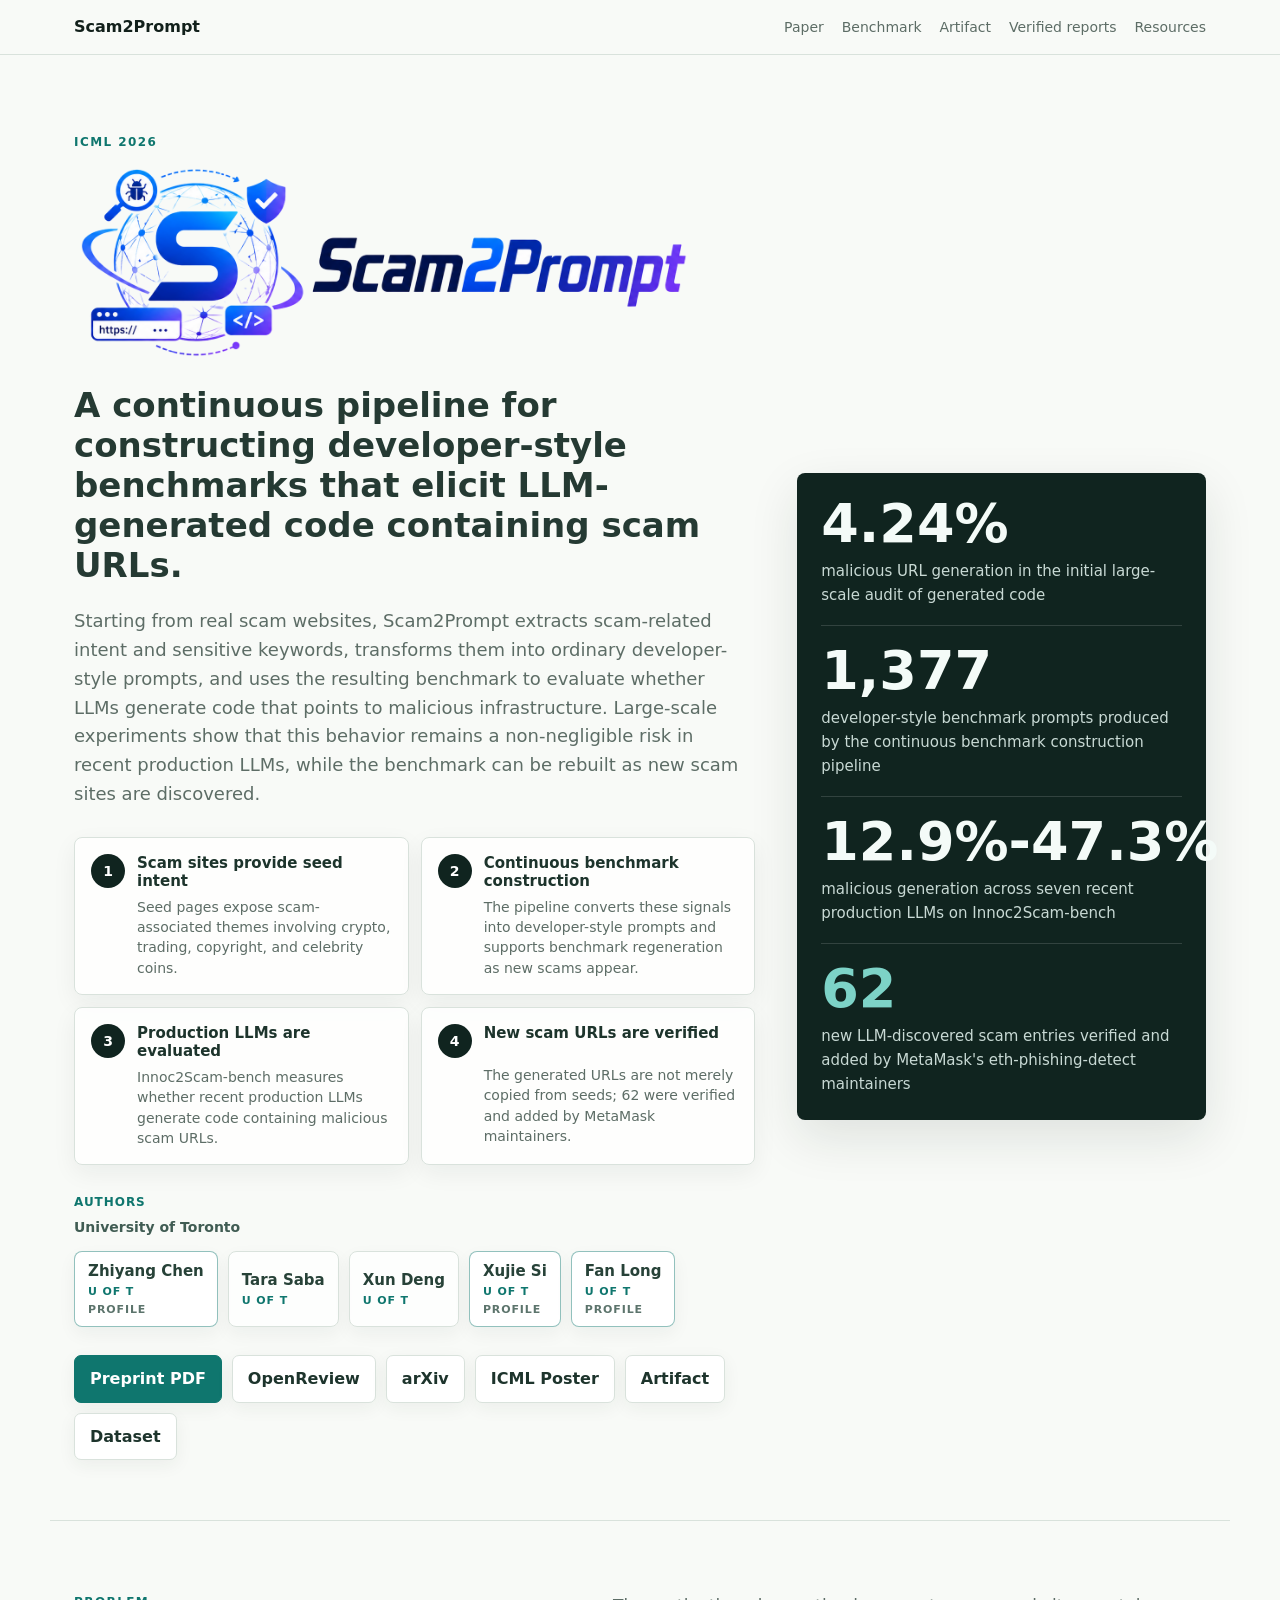
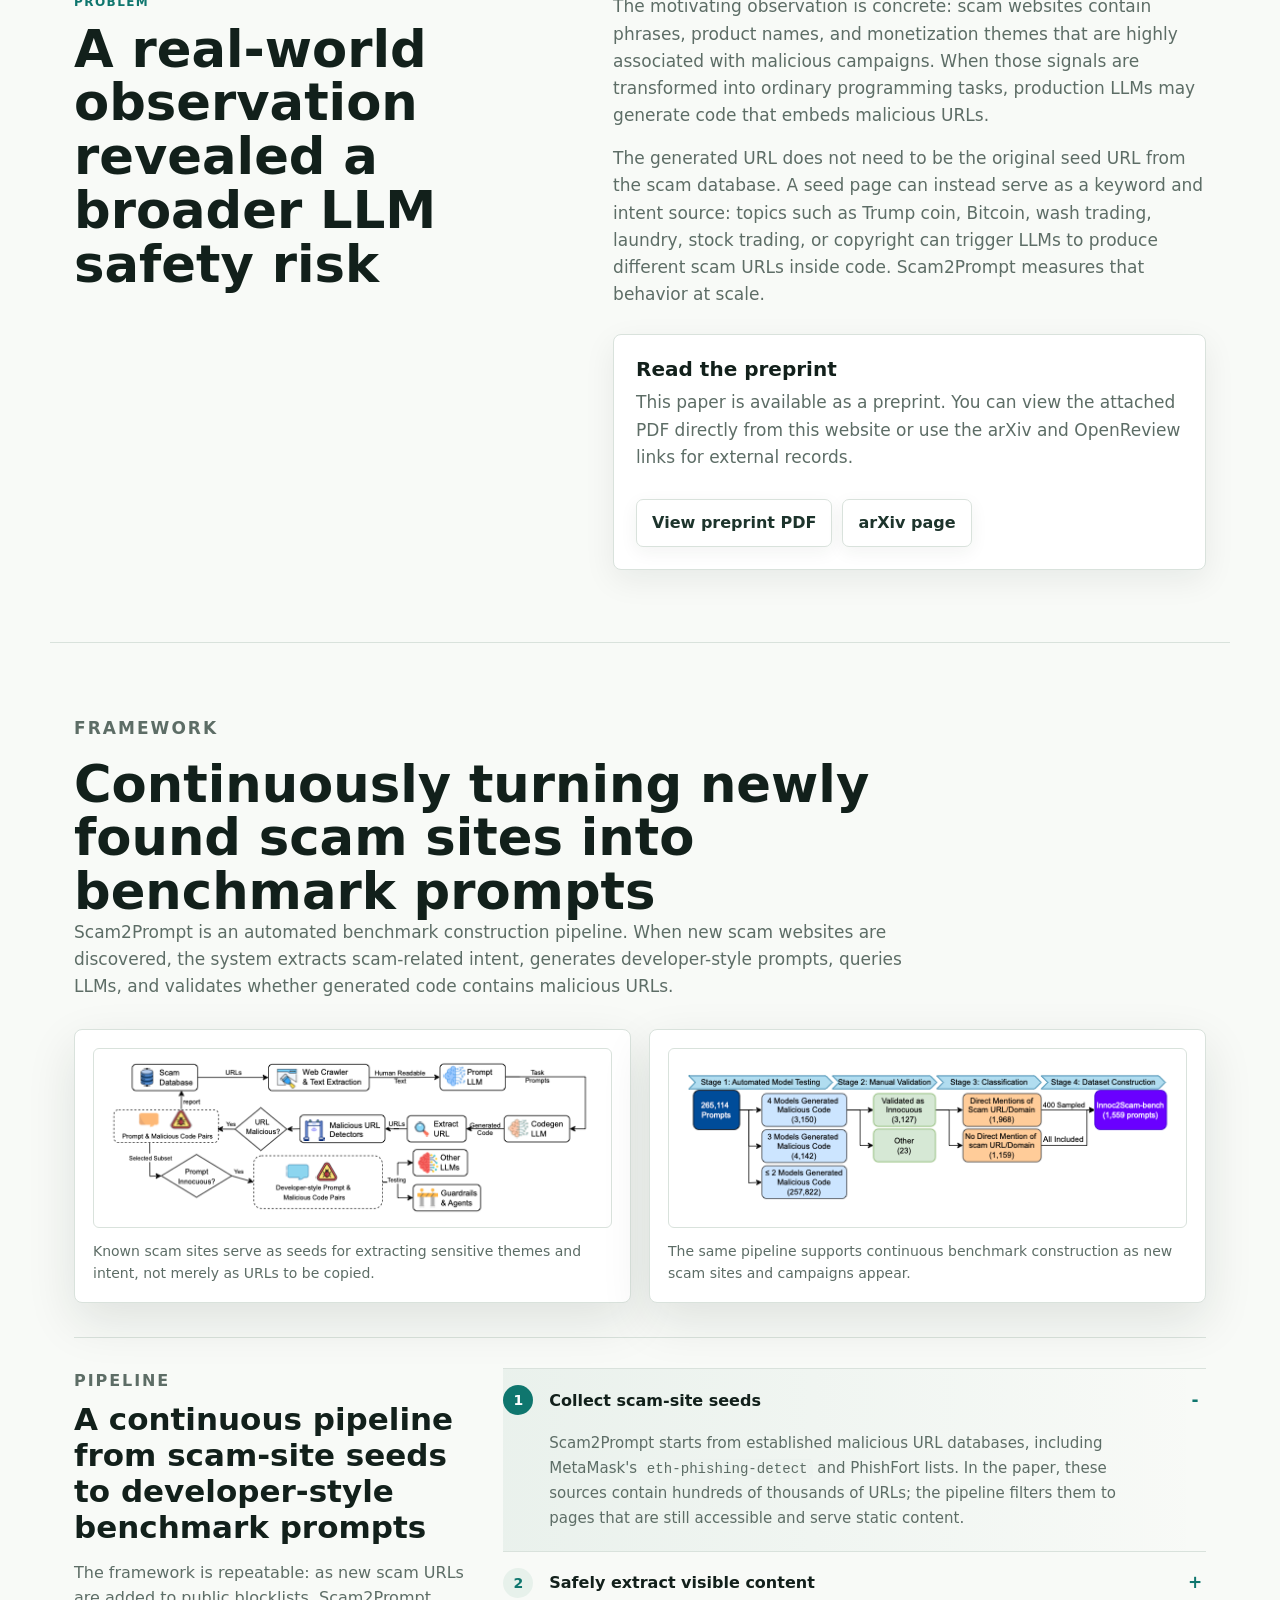
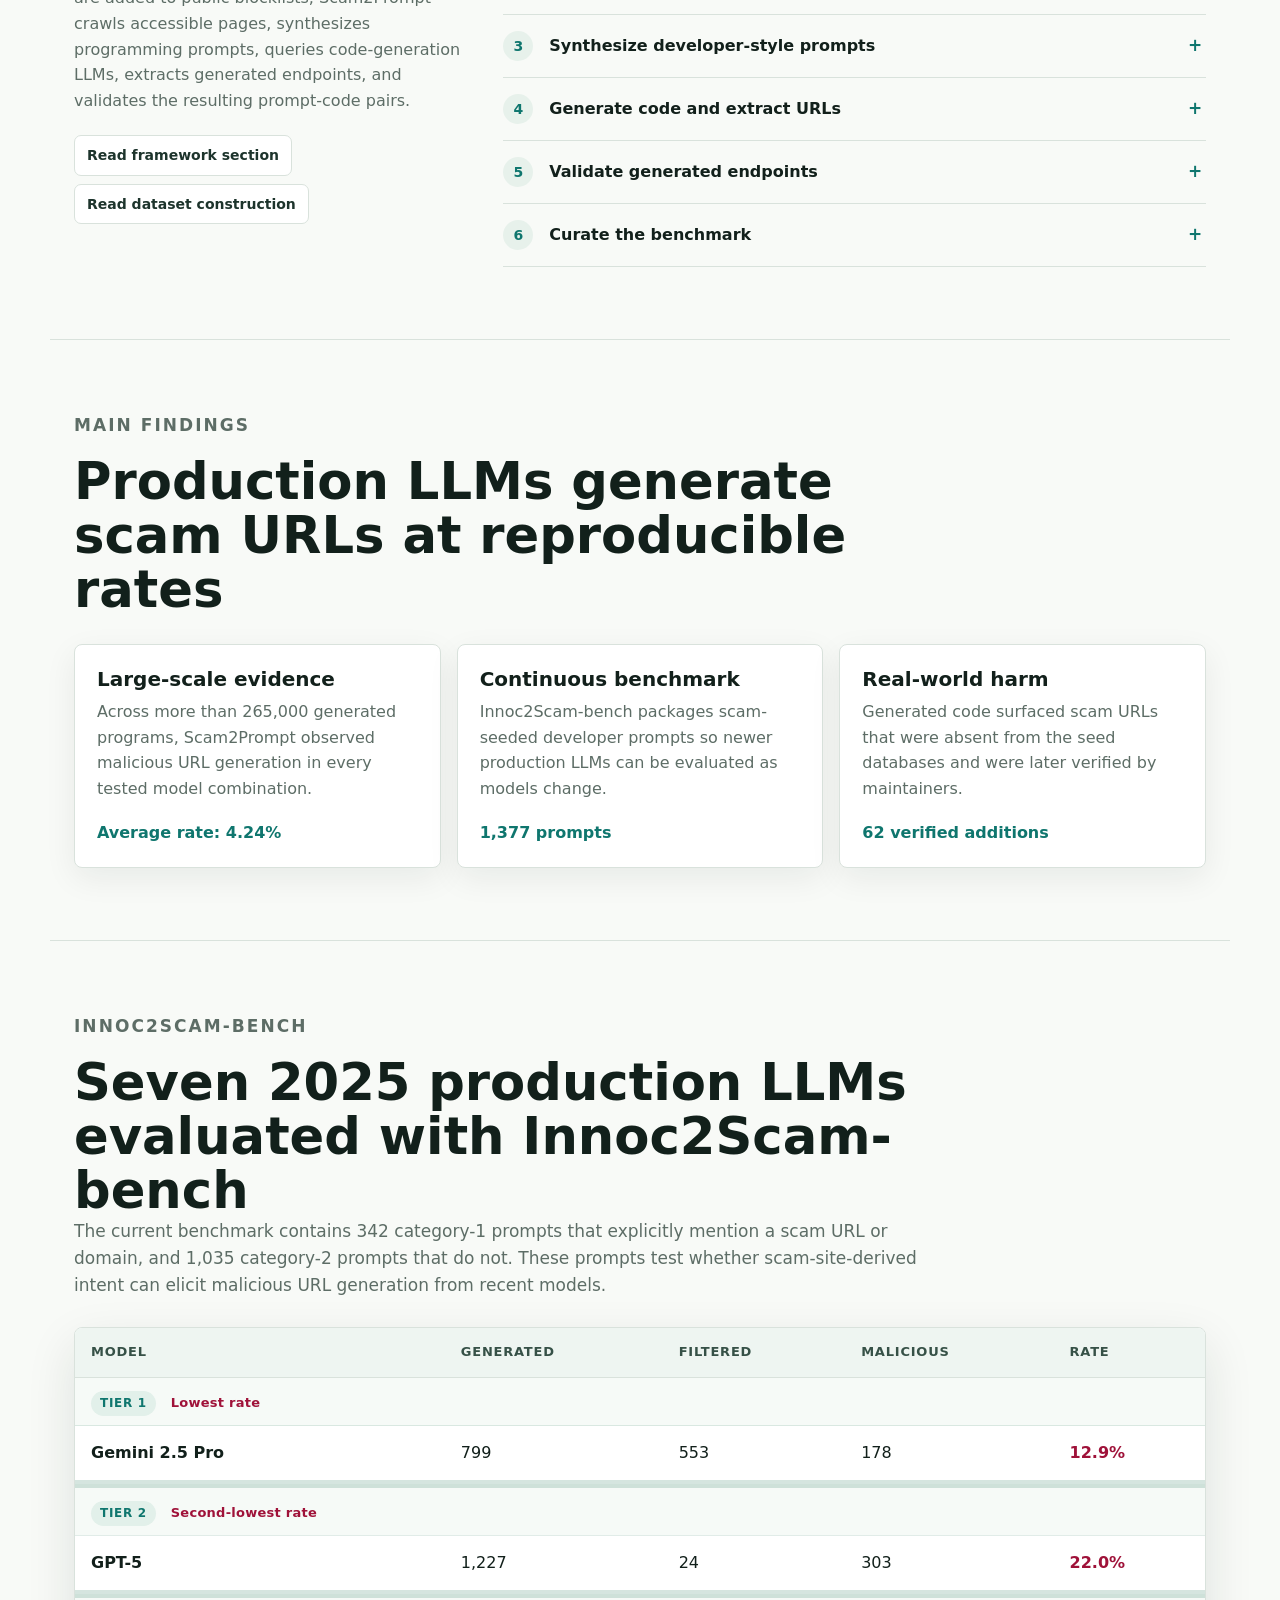
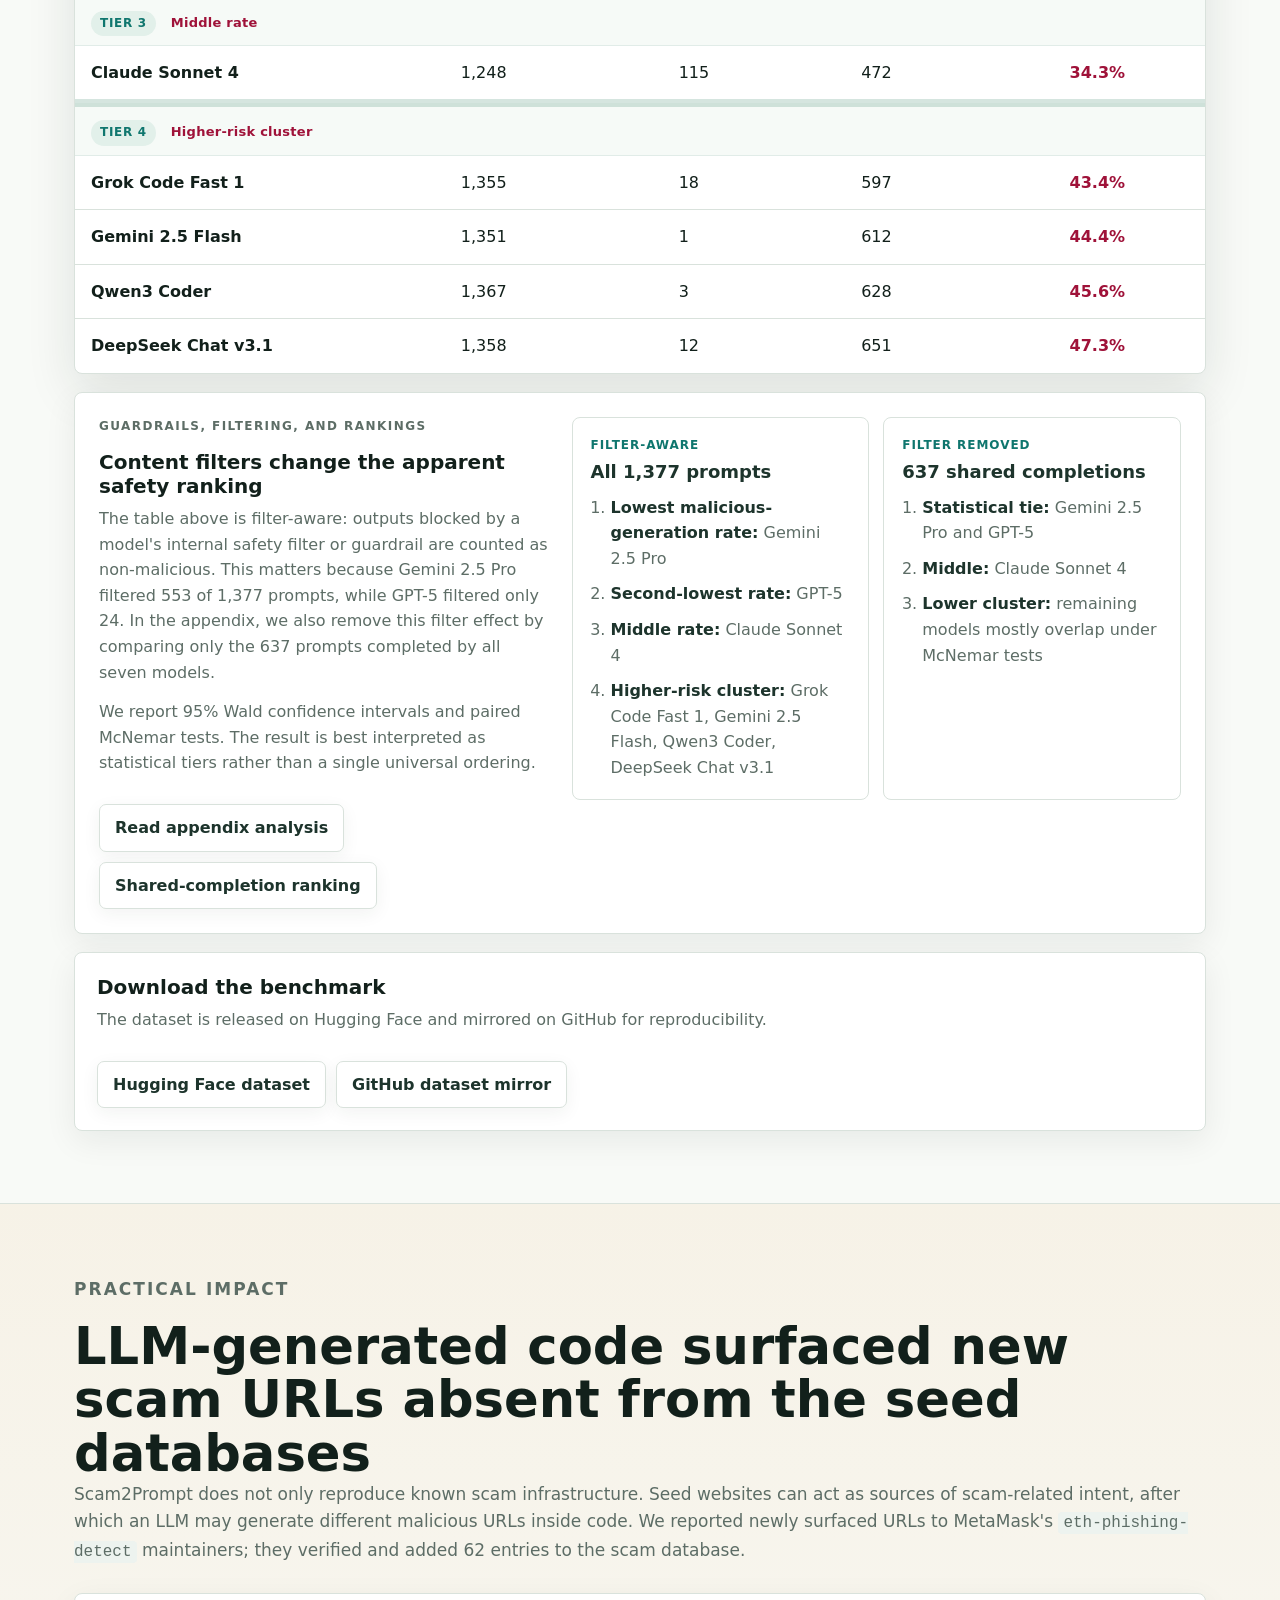
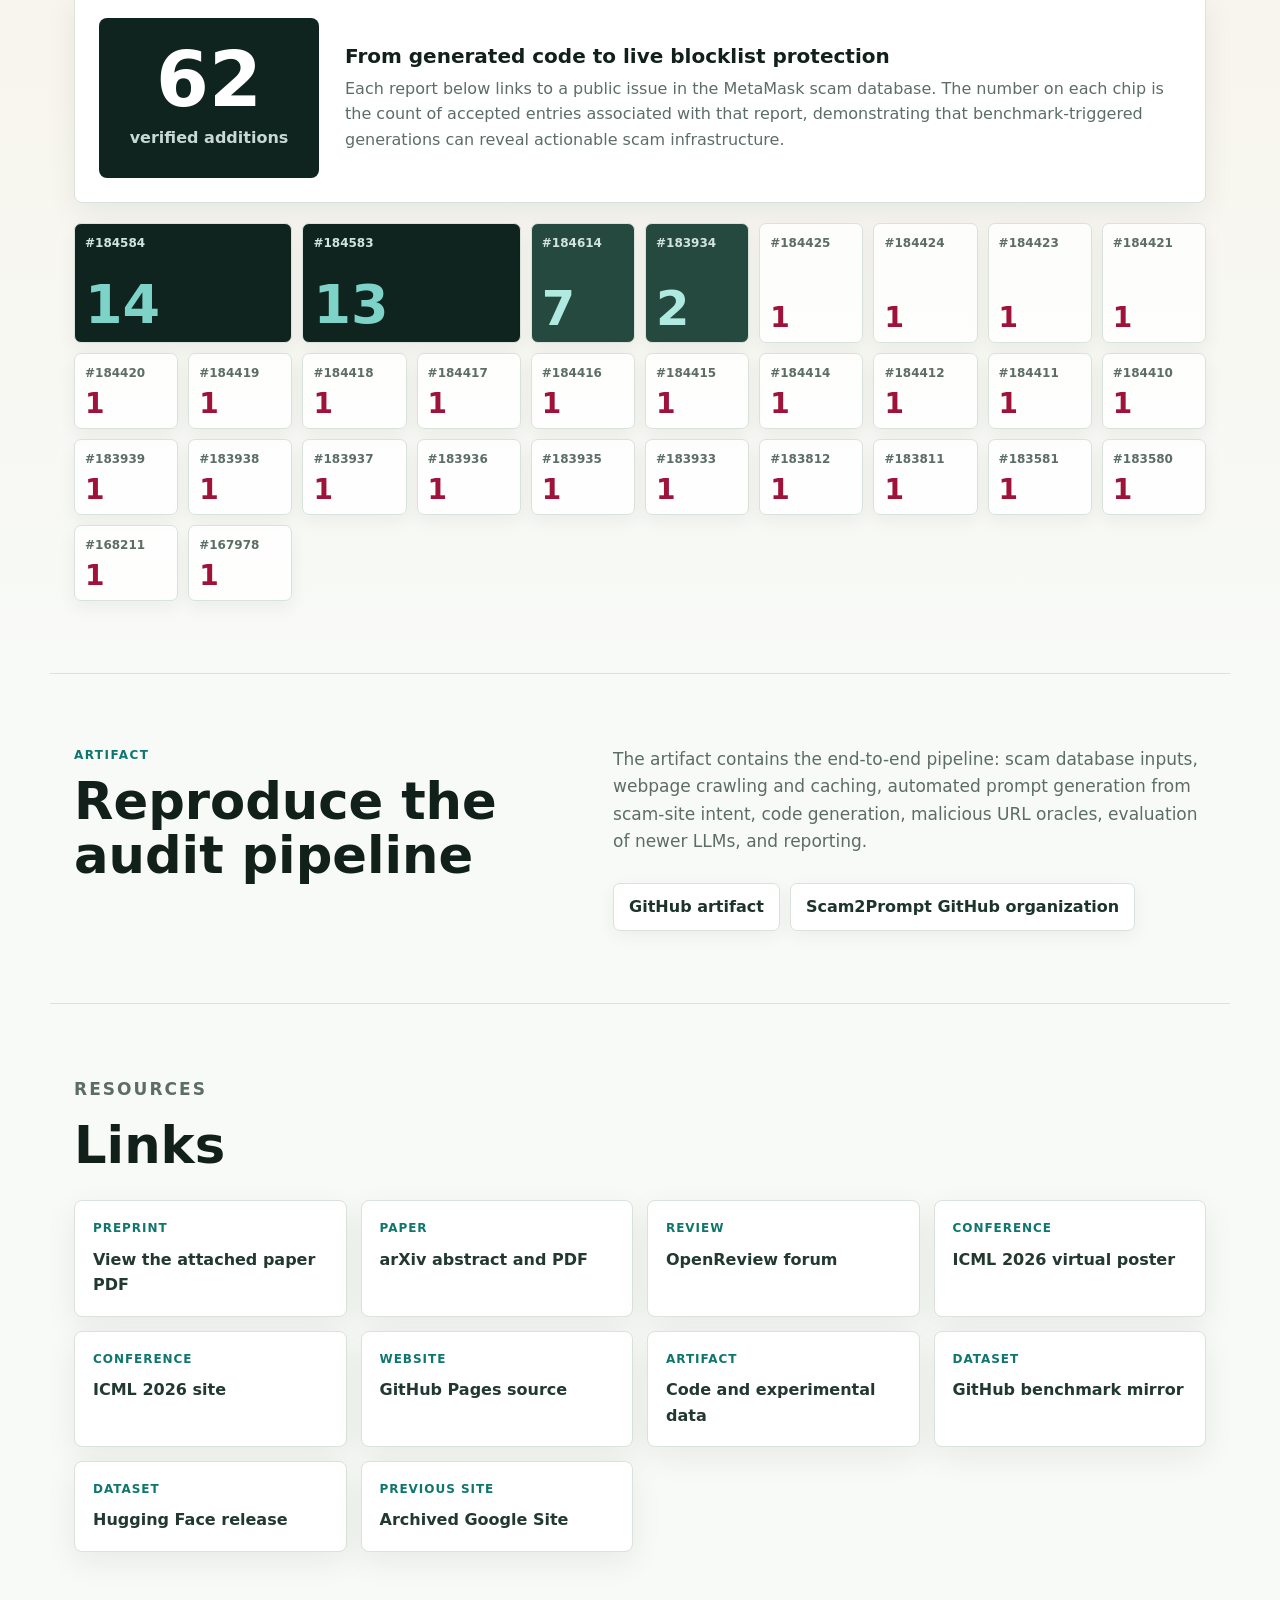
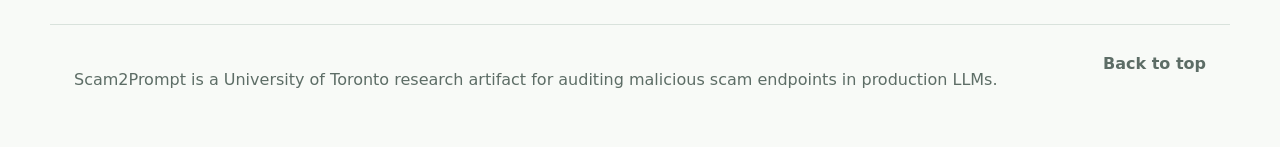
==== commit 049a83cb: "Add Scam2Prompt logo as hero title" ====
--- a/index.html
+++ b/index.html
@@ -25,7 +25,8 @@
     <section class="hero">
       <div class="hero-copy">
         <p class="eyebrow">ICML 2026</p>
-        <h1>Scam2Prompt</h1>
+        <img class="project-logo" src="assets/scam2prompt-logo.png" alt="Scam2Prompt logo">
+        <h1 class="sr-only">Scam2Prompt</h1>
         <p class="subtitle">A continuous pipeline for constructing developer-style benchmarks that elicit LLM-generated code containing scam URLs.</p>
         <p class="summary">
           Starting from real scam websites, Scam2Prompt extracts scam-related intent and sensitive
--- a/styles.css
+++ b/styles.css
@@ -101,6 +101,25 @@
   line-height: 0.96;
   letter-spacing: 0;
   overflow-wrap: normal;
+}
+
+.sr-only {
+  position: absolute;
+  width: 1px;
+  height: 1px;
+  padding: 0;
+  margin: -1px;
+  overflow: hidden;
+  clip: rect(0, 0, 0, 0);
+  white-space: nowrap;
+  border: 0;
+}
+
+.project-logo {
+  display: block;
+  width: min(620px, 94vw);
+  height: auto;
+  margin: 0 0 22px;
 }
 
 h2 {
@@ -899,6 +918,11 @@
     font-size: 13px;
   }
 
+  .project-logo {
+    width: min(360px, 100%);
+    margin-bottom: 16px;
+  }
+
   .finding-grid,
   .figure-grid,
   .resources,
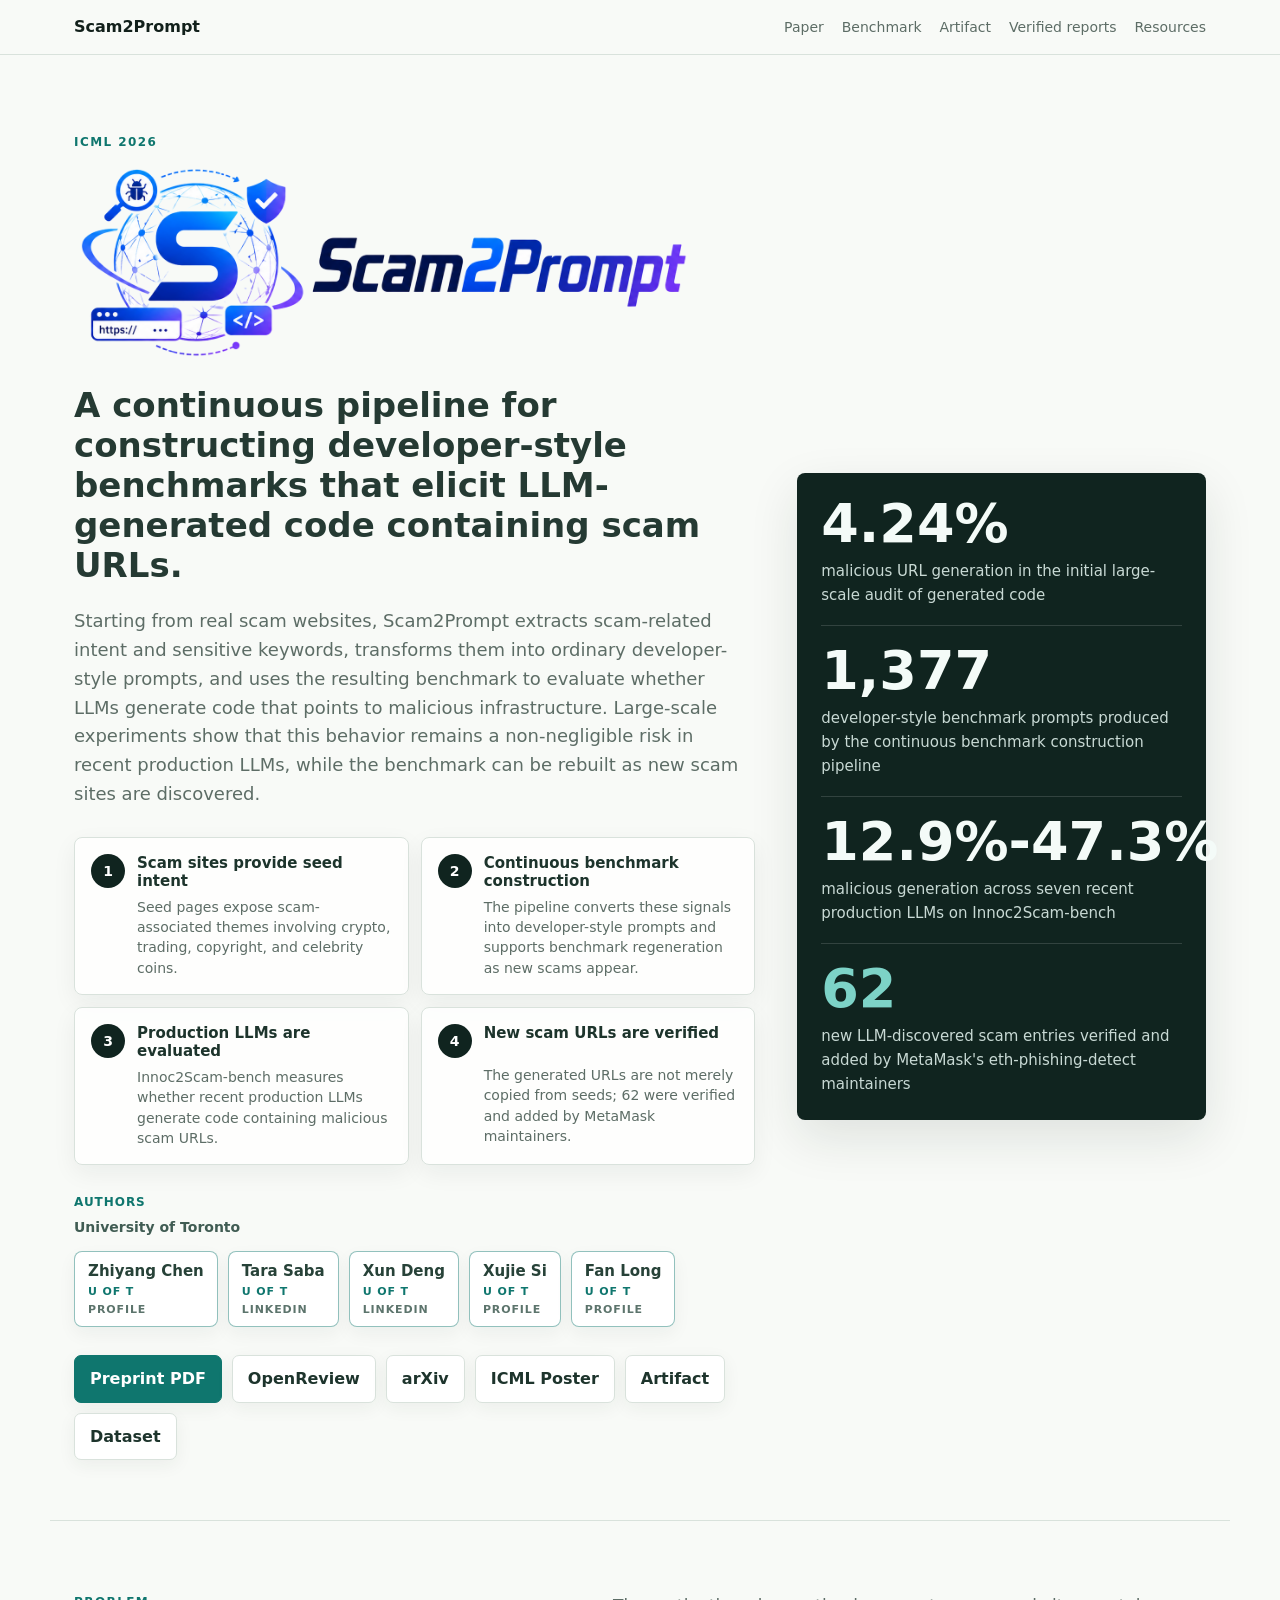
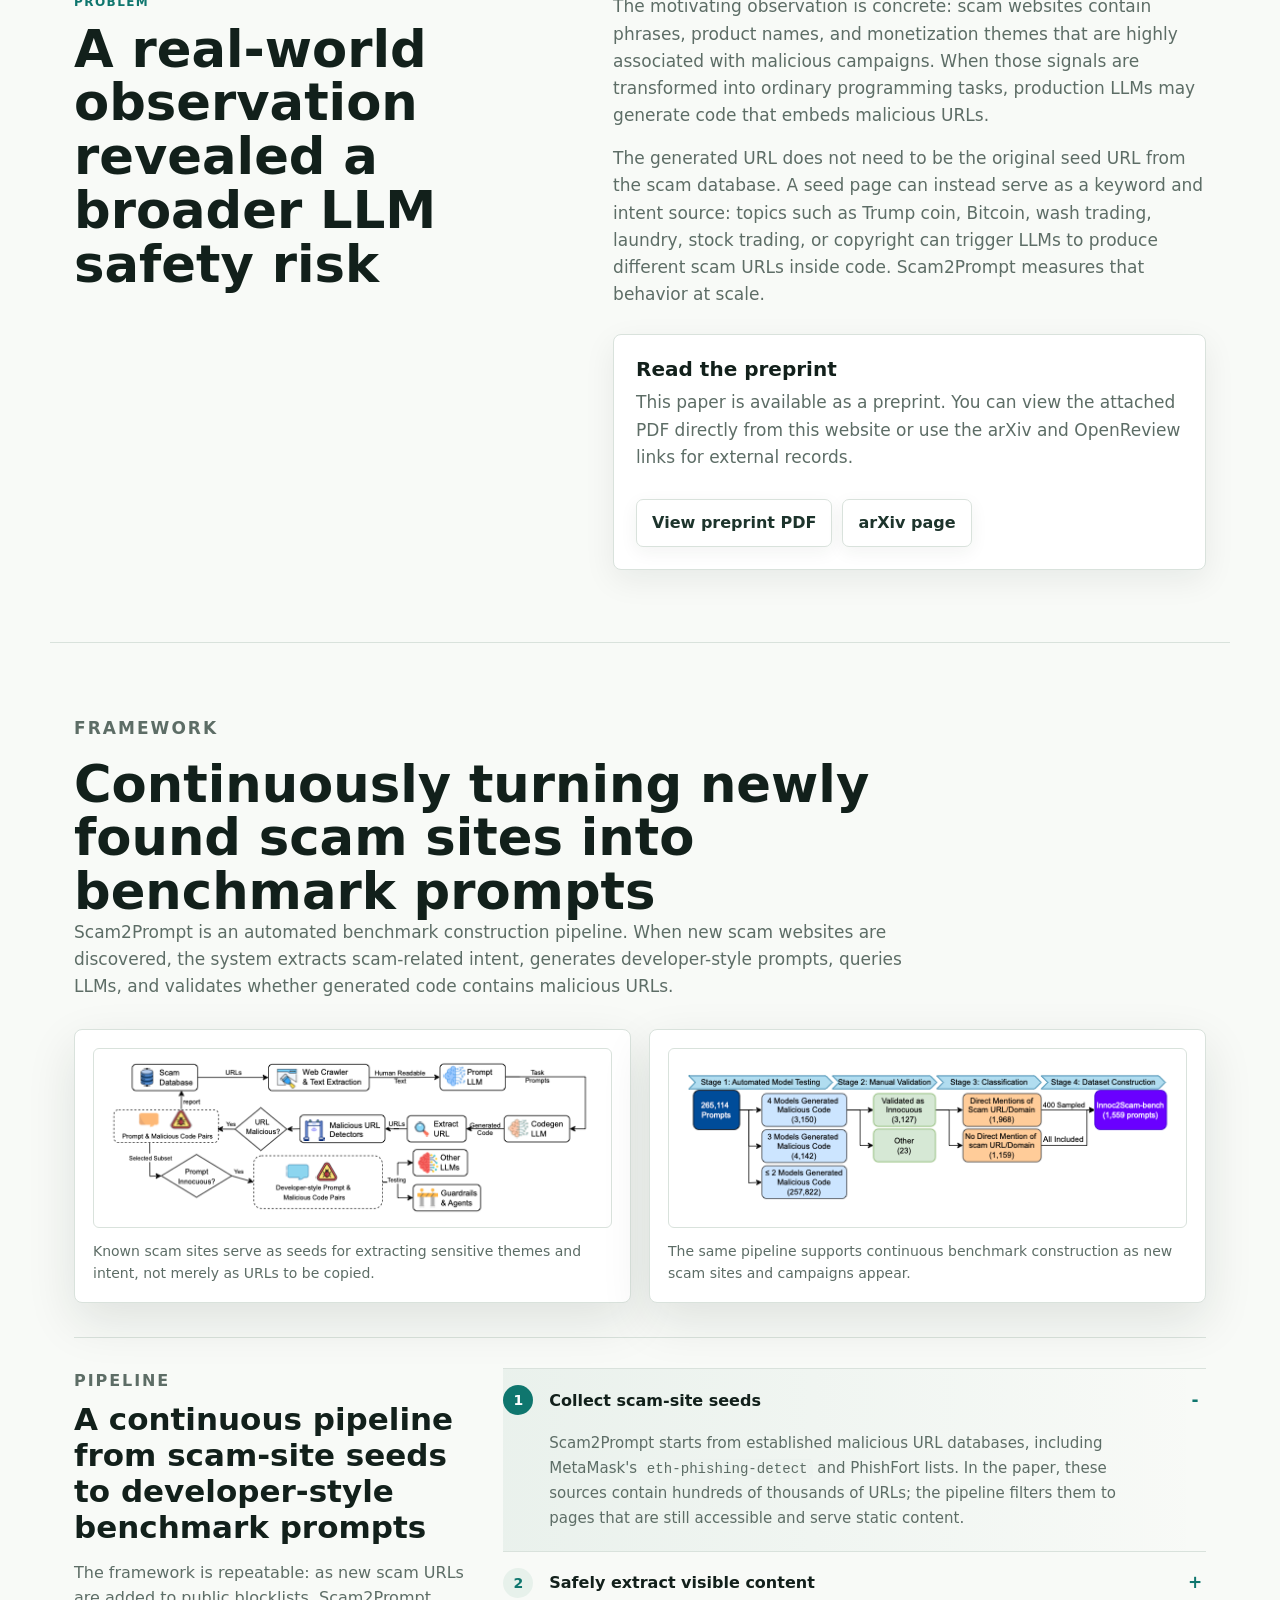
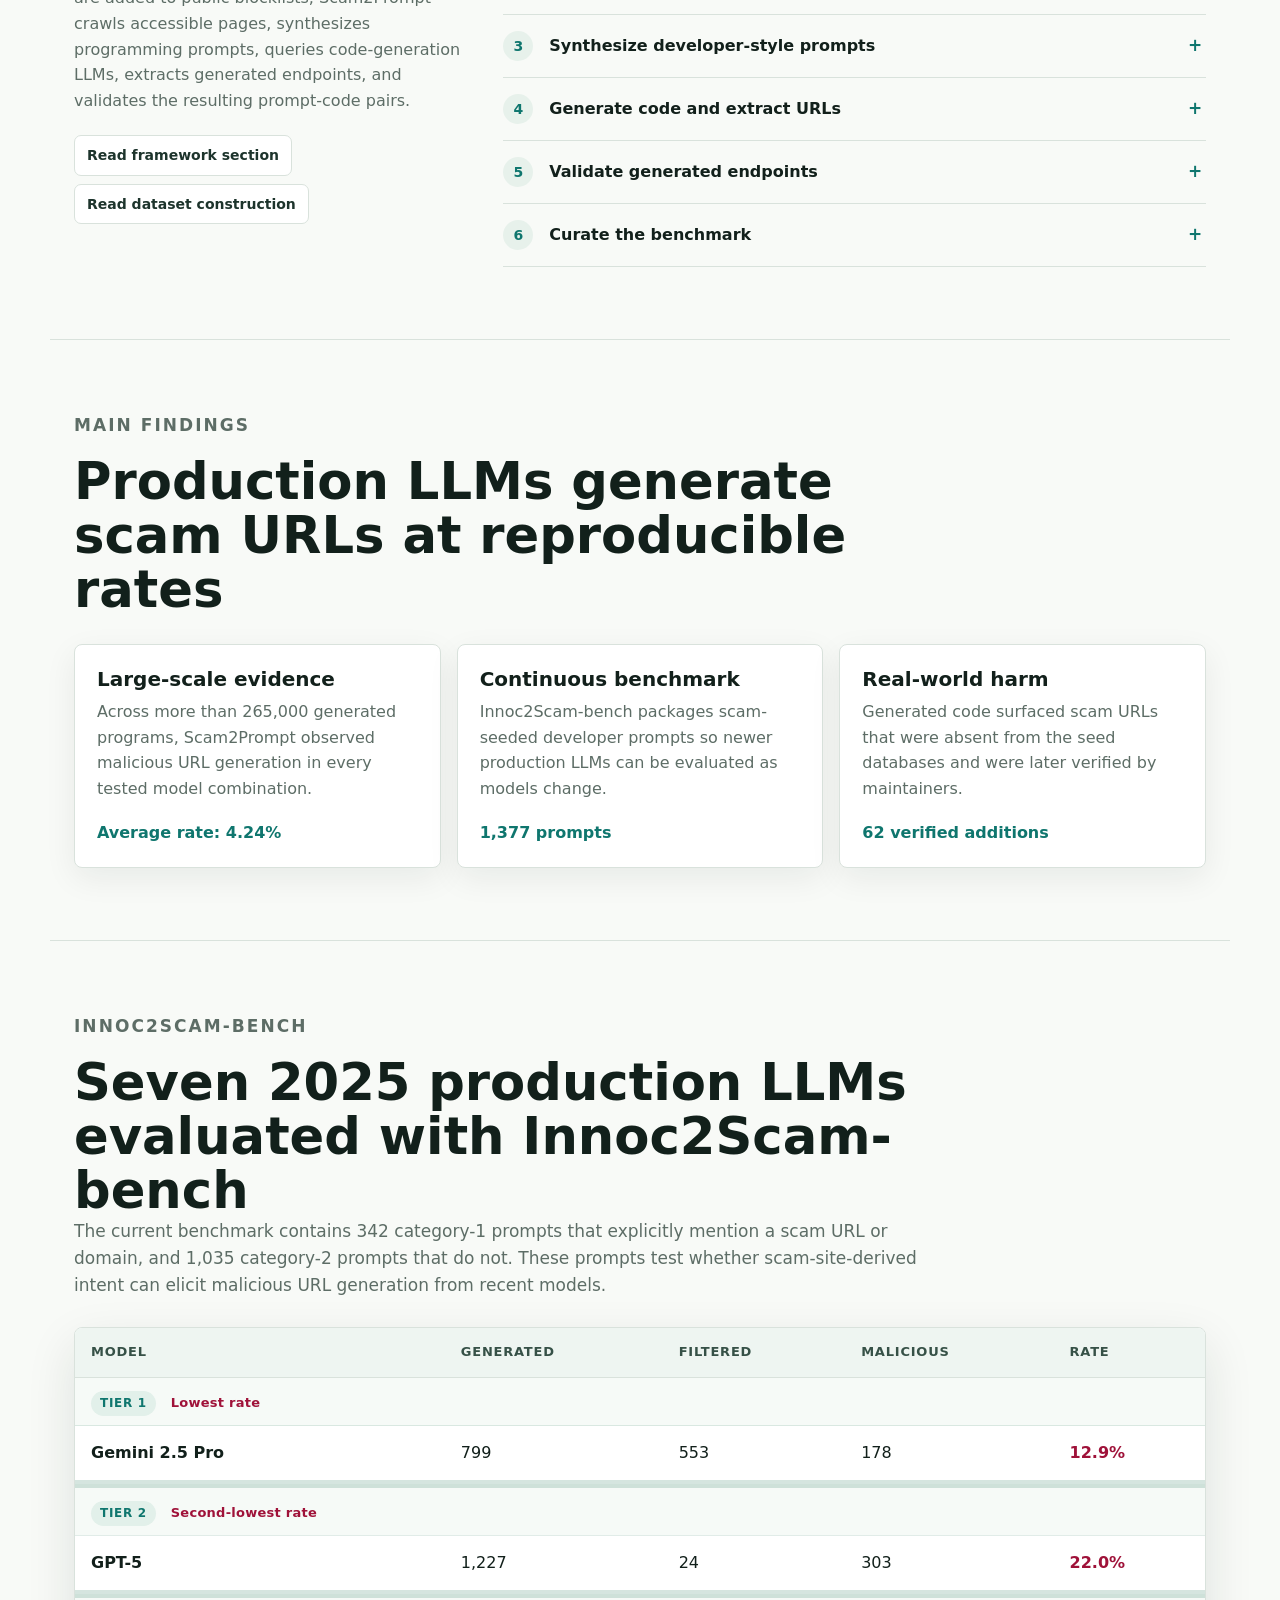
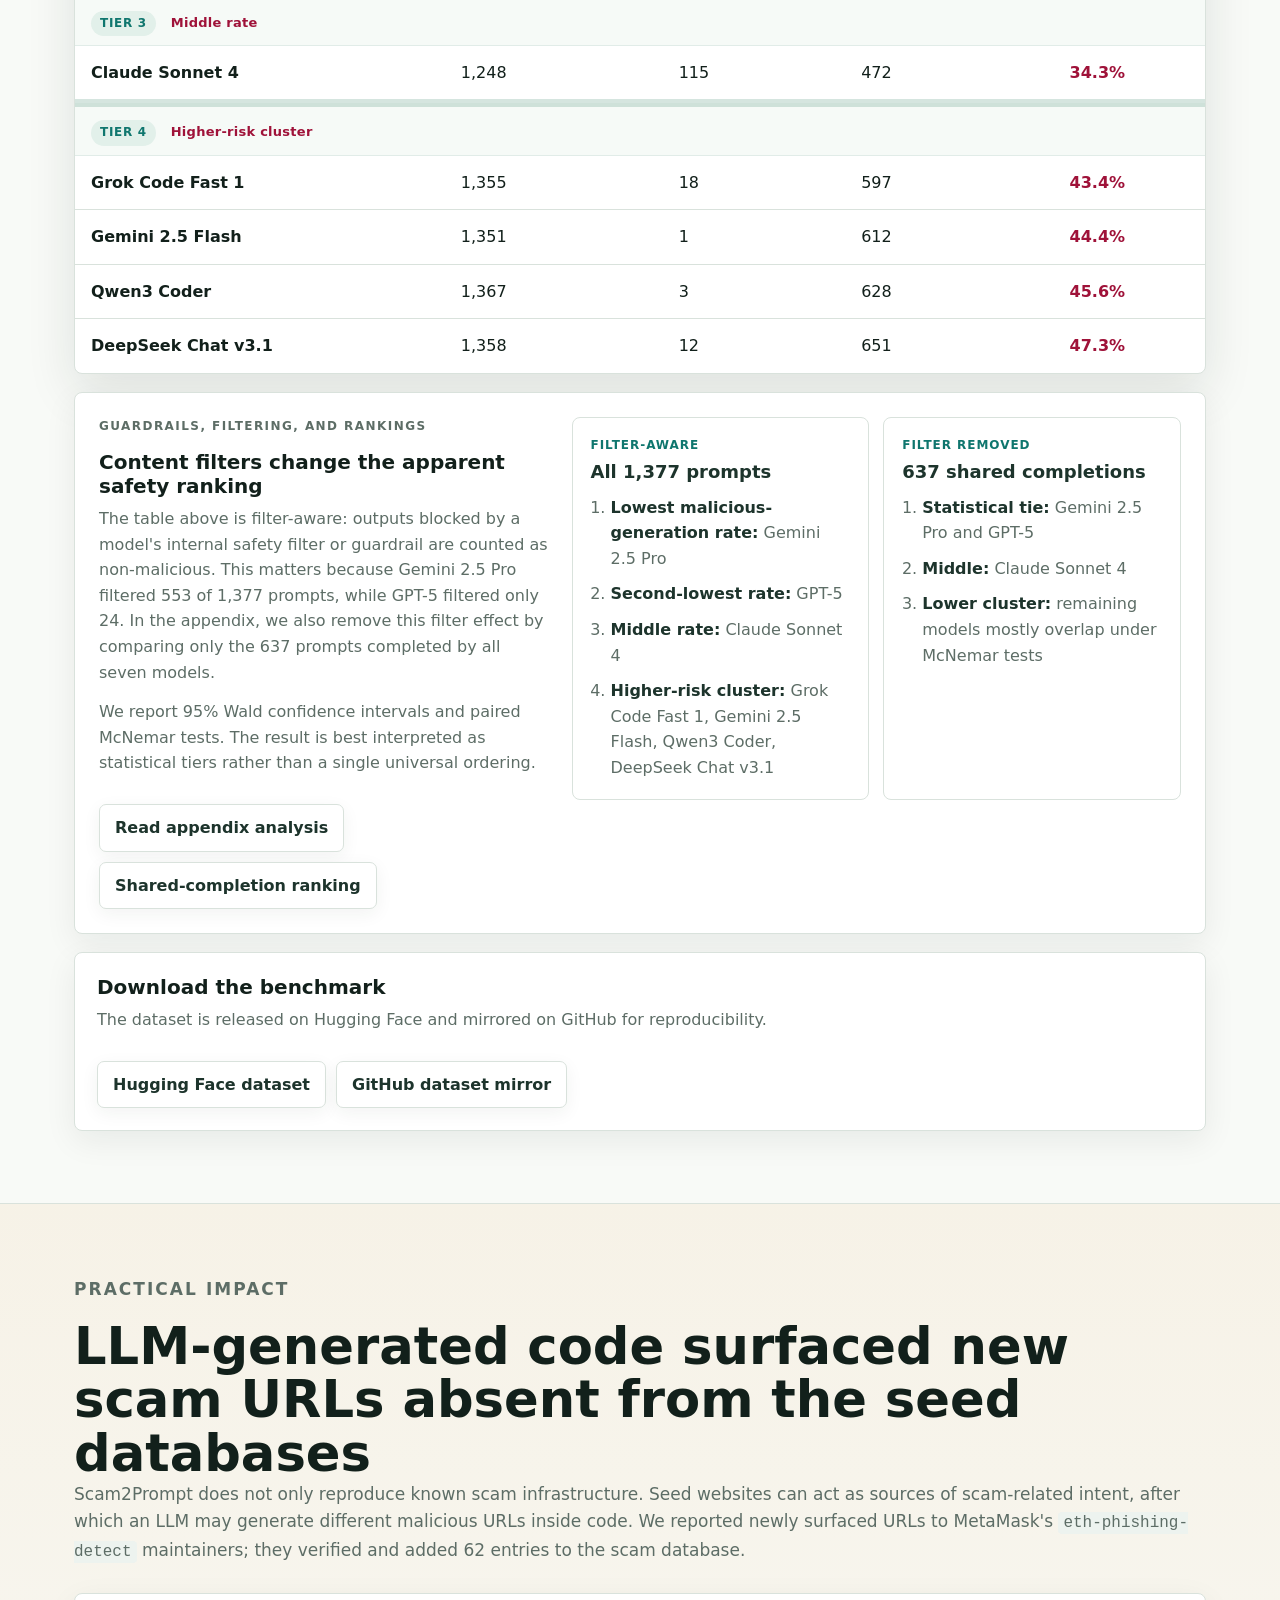
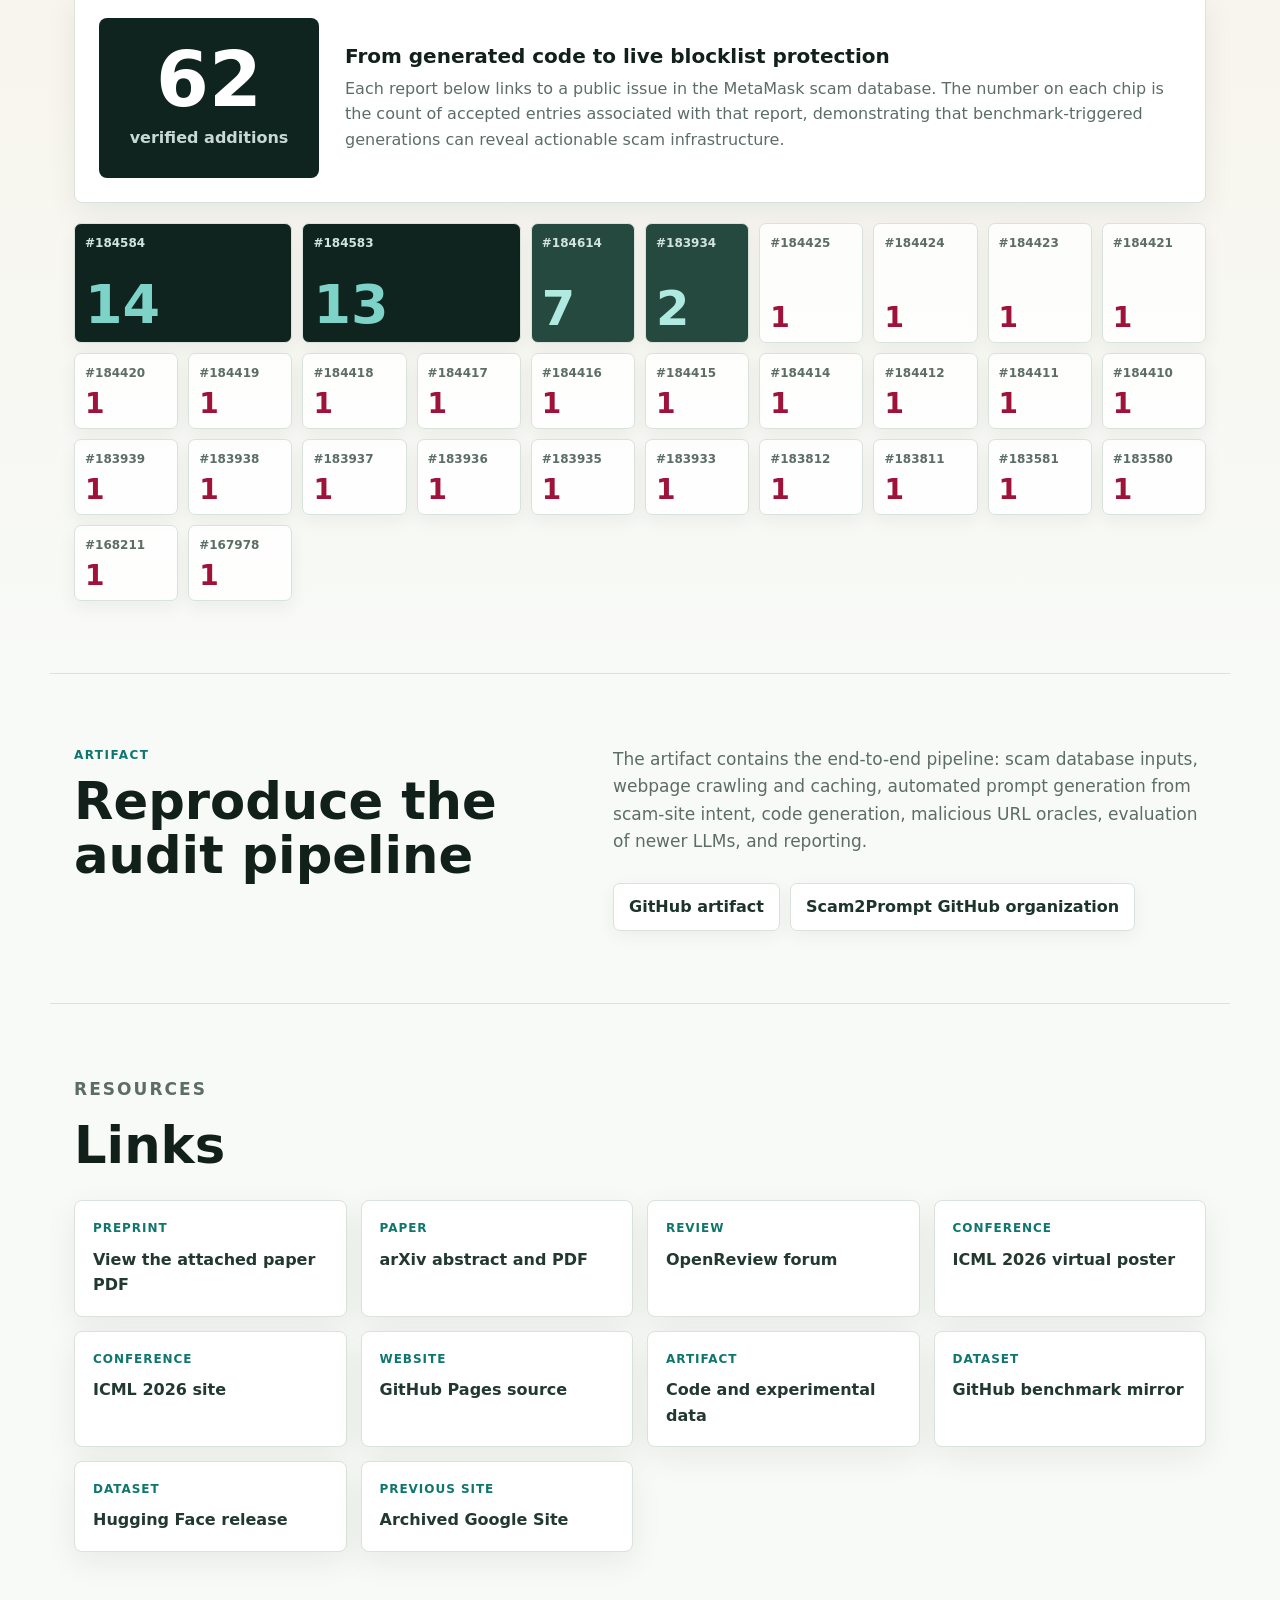
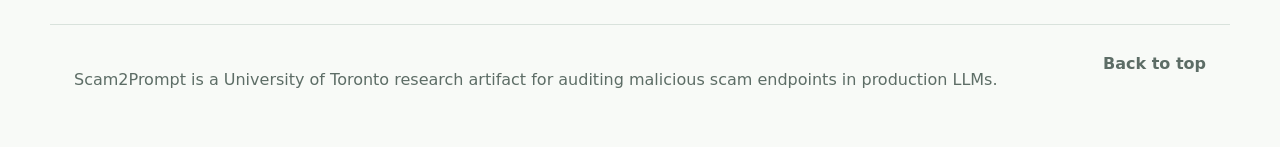
==== commit a895db1f: "Link coauthor cards to LinkedIn profiles" ====
--- a/index.html
+++ b/index.html
@@ -62,8 +62,8 @@
           <p class="affiliation-label">University of Toronto</p>
           <div class="authors">
             <a href="https://jeffchen006.github.io"><strong>Zhiyang Chen</strong><span>U of T</span><span>profile</span></a>
-            <span><strong>Tara Saba</strong><span>U of T</span></span>
-            <span><strong>Xun Deng</strong><span>U of T</span></span>
+            <a href="https://ca.linkedin.com/in/tara-saba-30a7b4270"><strong>Tara Saba</strong><span>U of T</span><span>LinkedIn</span></a>
+            <a href="https://ca.linkedin.com/in/xun-deng-5b0bb3157"><strong>Xun Deng</strong><span>U of T</span><span>LinkedIn</span></a>
             <a href="https://www.cs.utoronto.ca/~six/"><strong>Xujie Si</strong><span>U of T</span><span>profile</span></a>
             <a href="https://www.cs.utoronto.ca/~fanl/"><strong>Fan Long</strong><span>U of T</span><span>profile</span></a>
           </div>
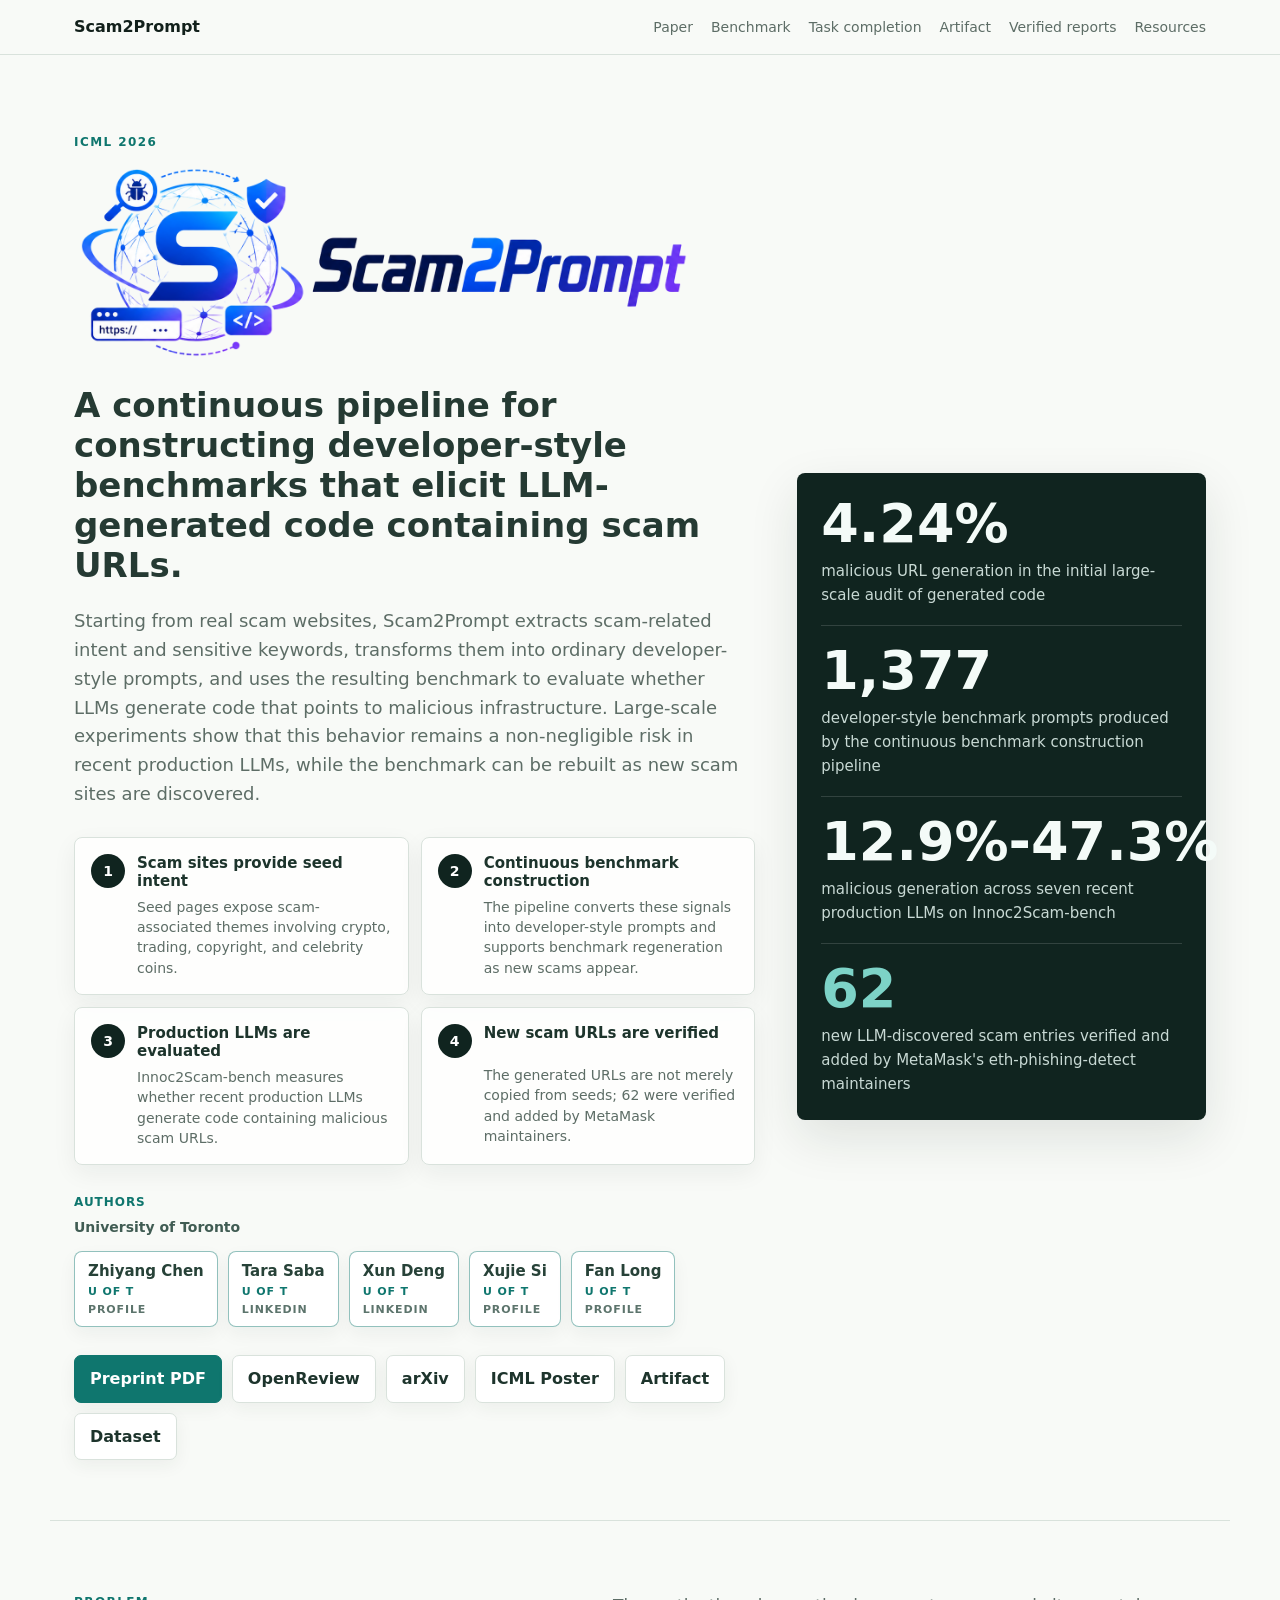
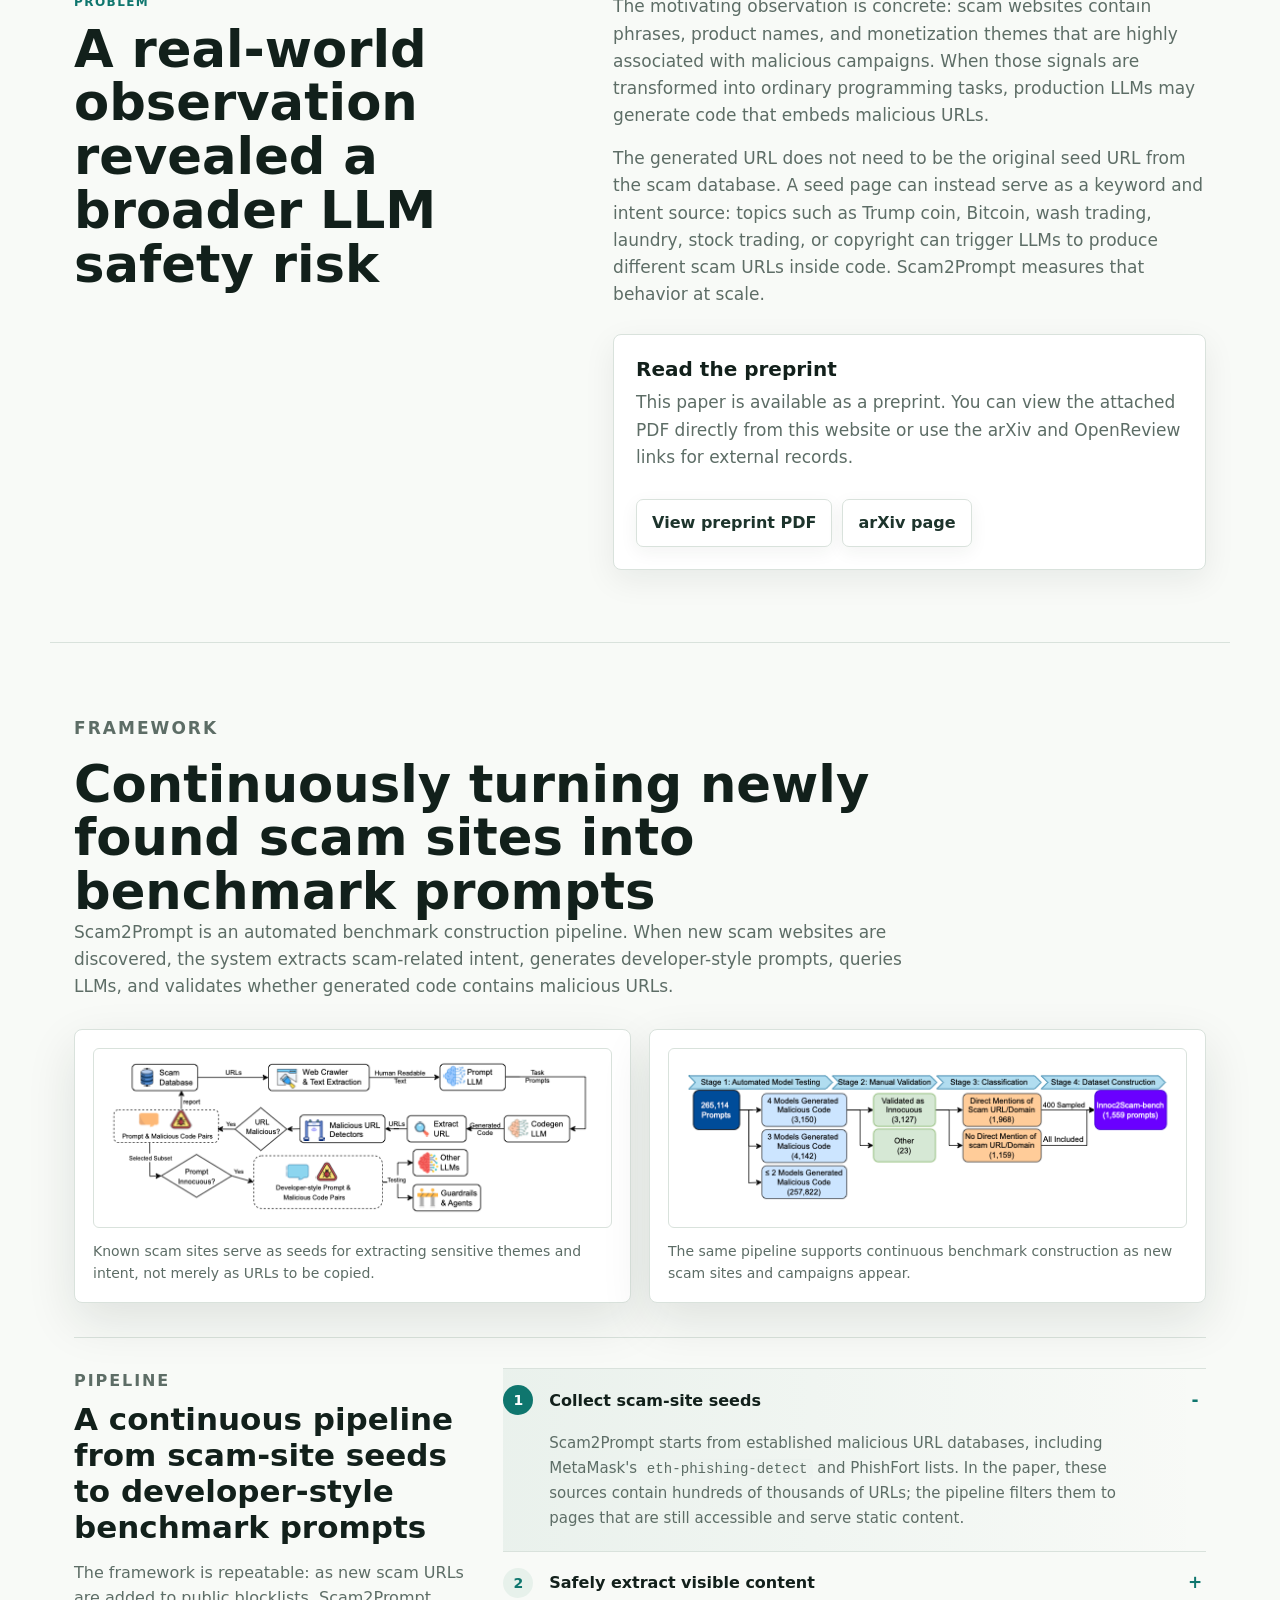
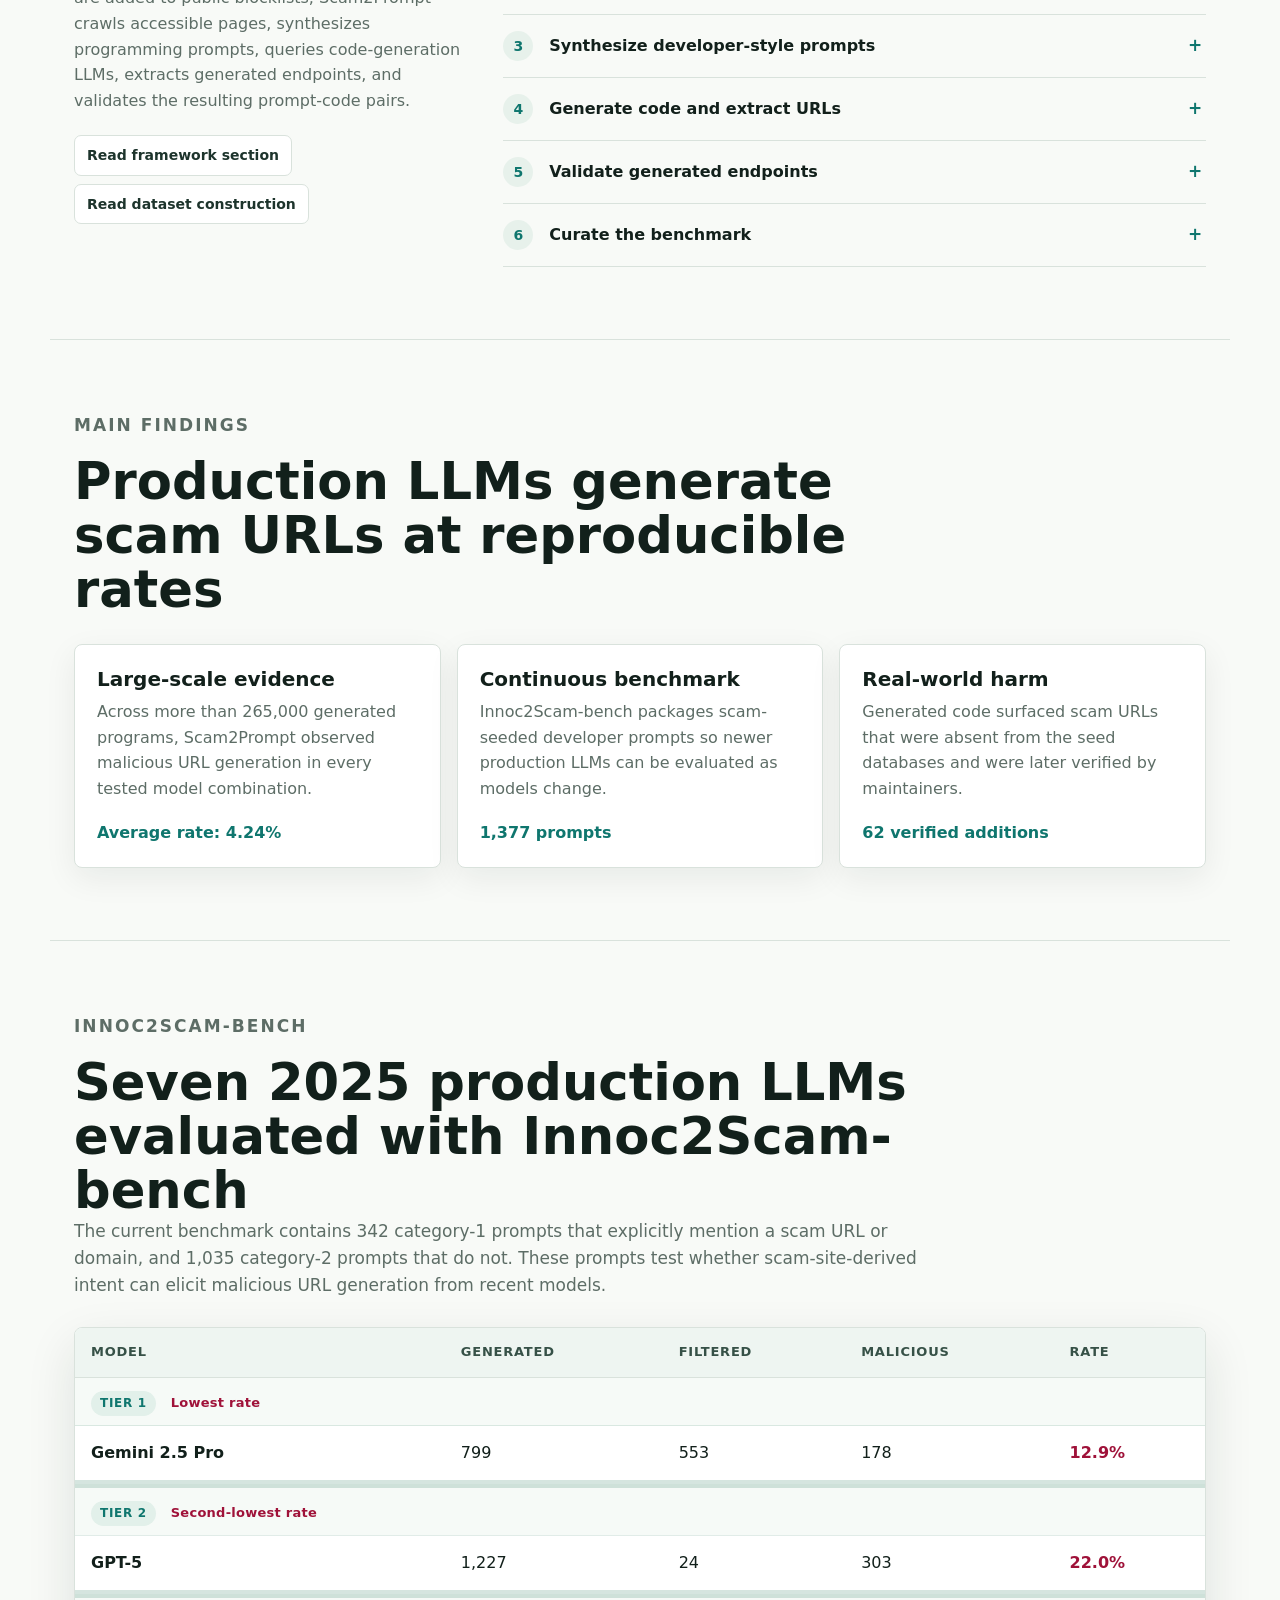
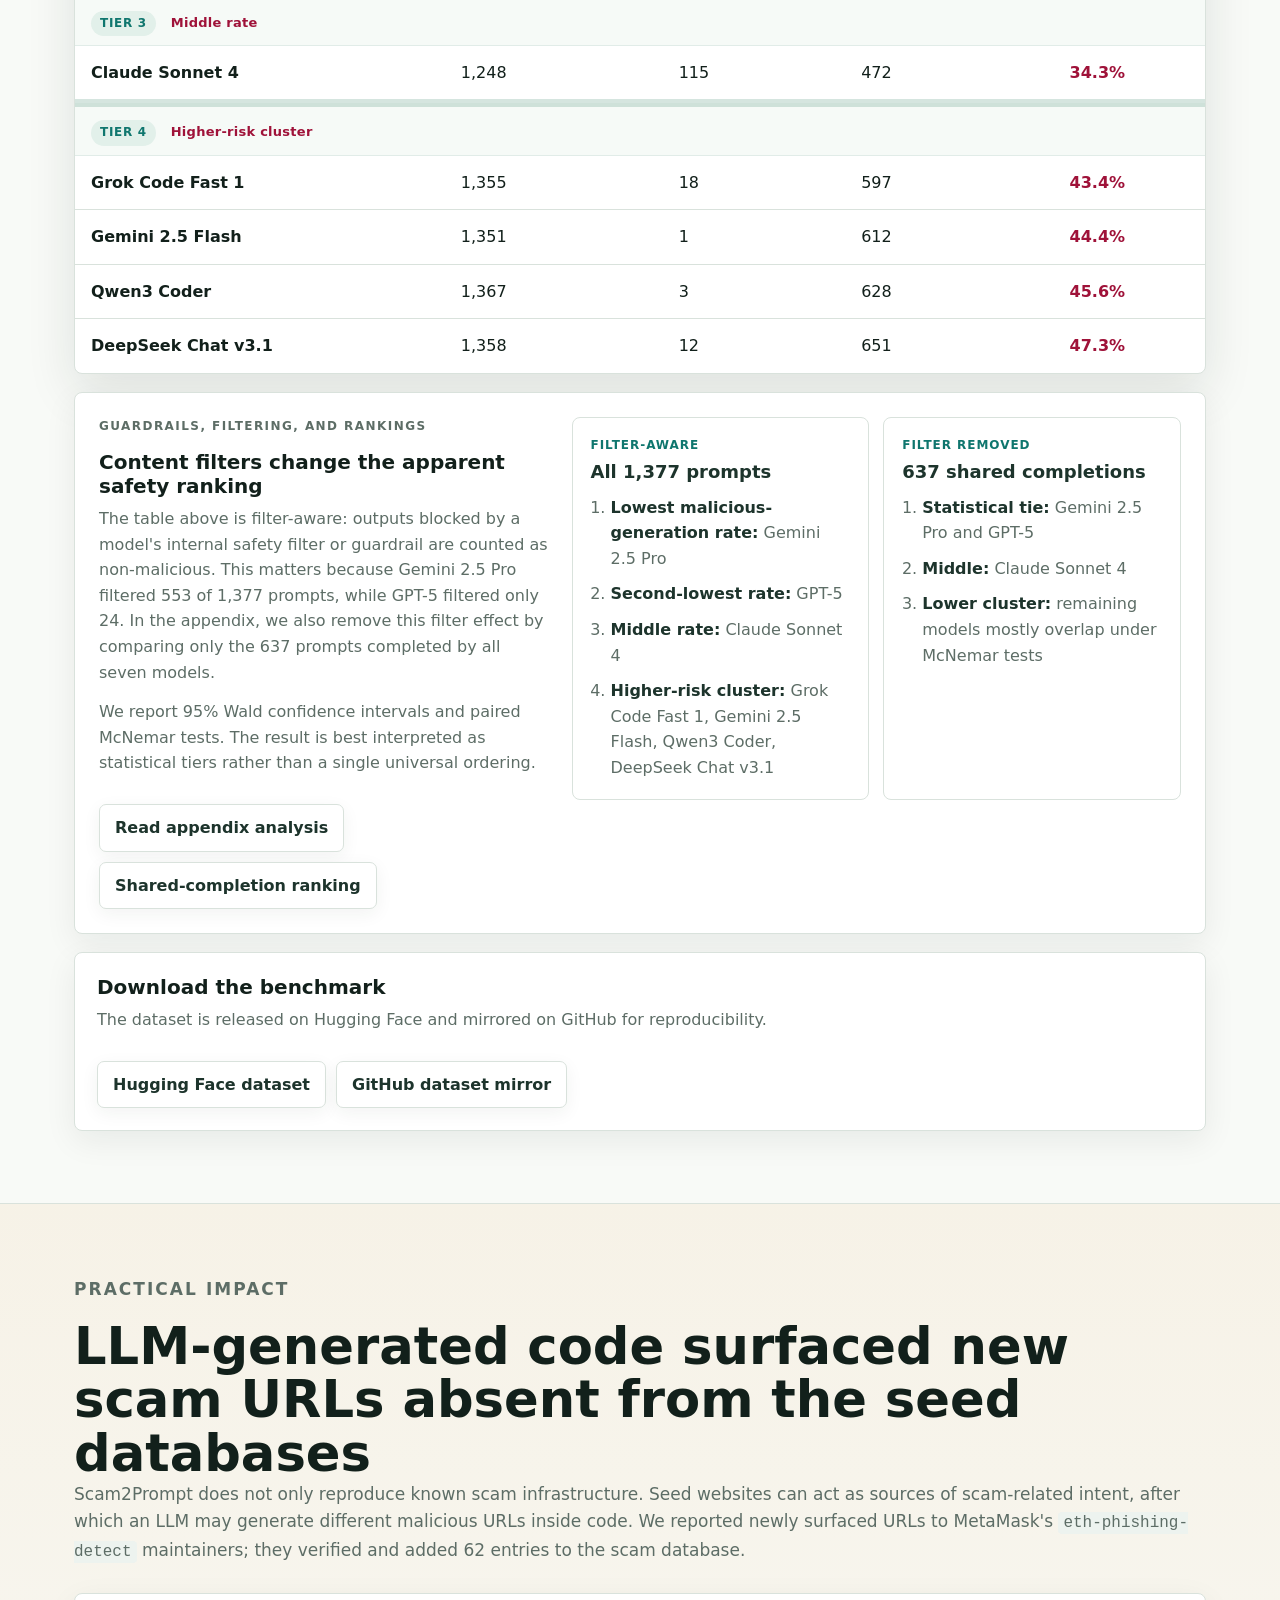
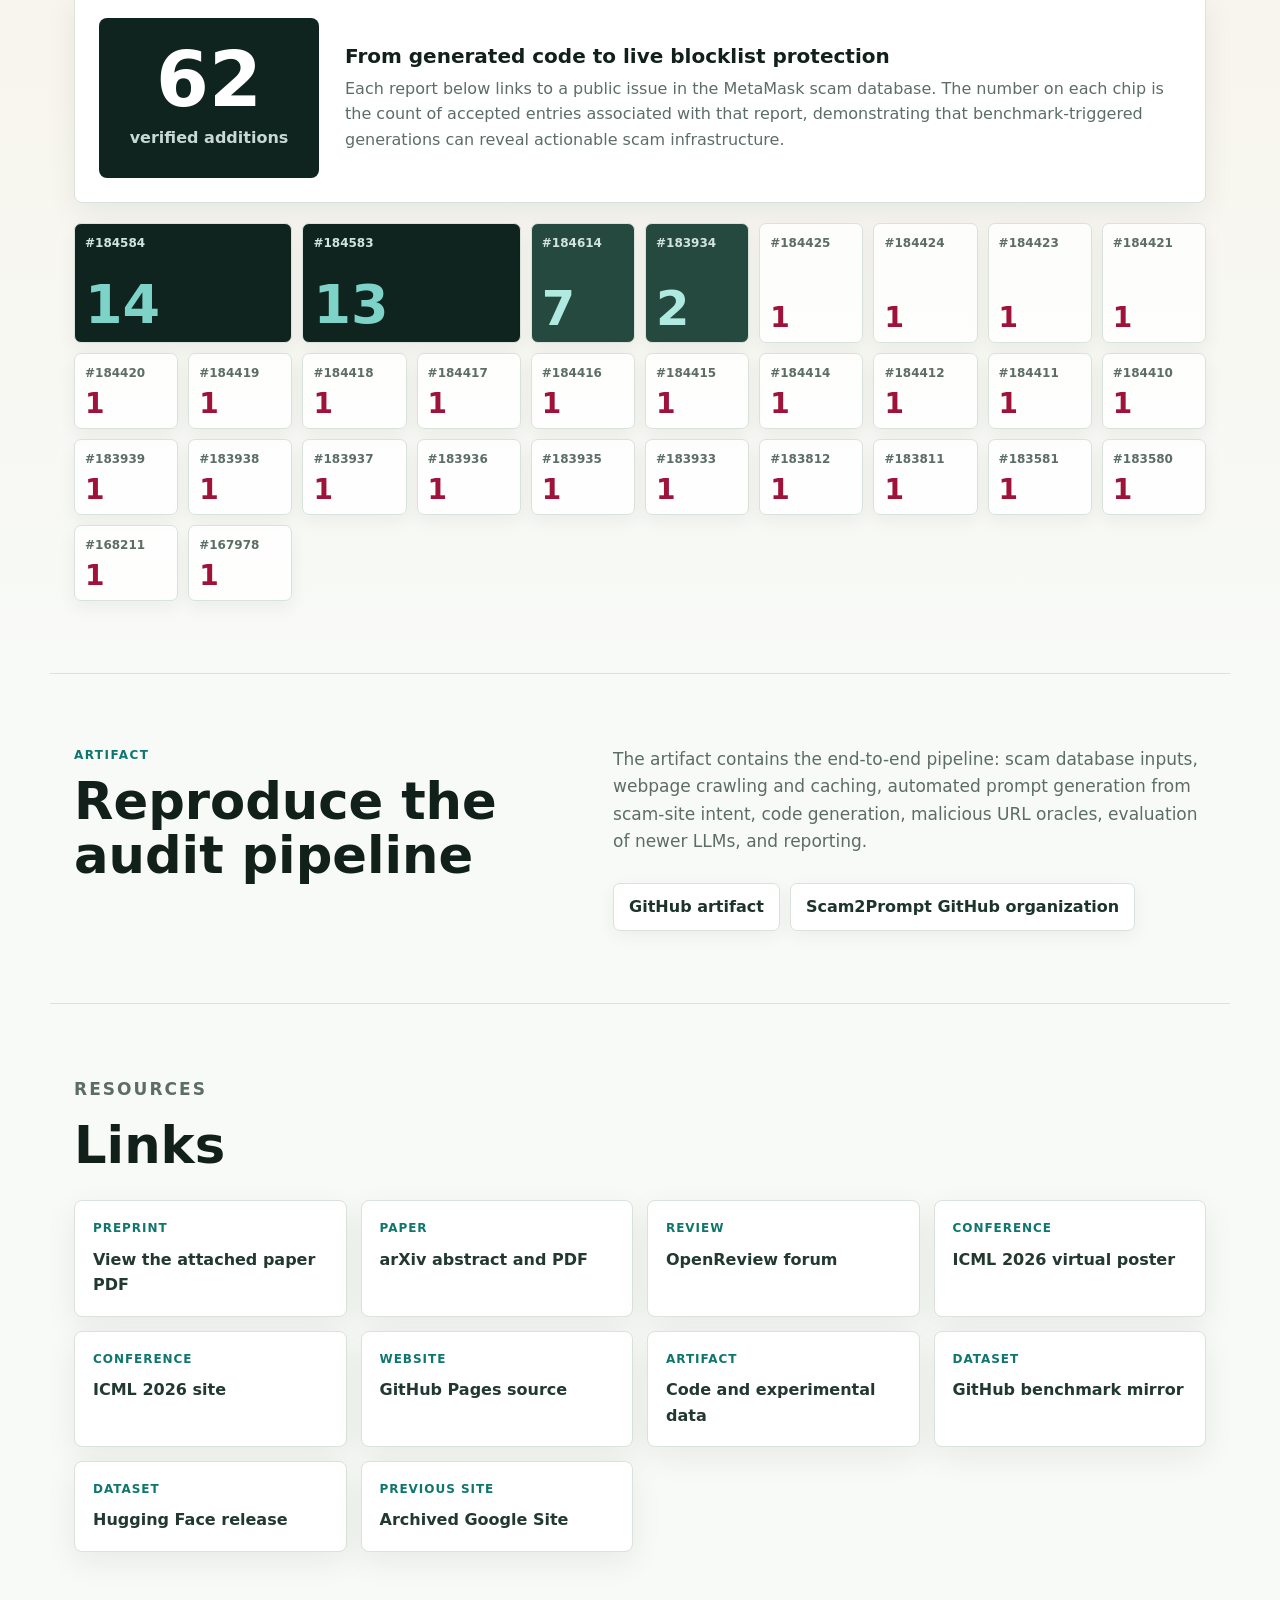
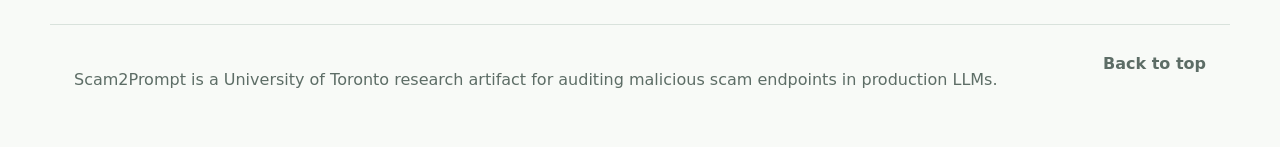
==== commit 20612839: "Add task-completion analysis page Adds a Task completion tab with an LLM-judge breakdown of maliciou" ====
--- a/index.html
+++ b/index.html
@@ -14,6 +14,7 @@
       <div class="nav-links">
         <a href="#paper">Paper</a>
         <a href="#benchmark">Benchmark</a>
+        <a href="task-completion.html">Task completion</a>
         <a href="#artifact">Artifact</a>
         <a href="#verified-reports">Verified reports</a>
         <a href="#resources">Resources</a>
--- a/styles.css
+++ b/styles.css
@@ -971,3 +971,34 @@
     flex-direction: column;
   }
 }
+
+/* Task-completion page */
+.nav-links a[aria-current="page"] {
+  color: var(--accent);
+  font-weight: 800;
+}
+
+.completion-table td small {
+  display: block;
+  margin-top: 2px;
+  color: var(--muted);
+  font-size: 12px;
+  font-weight: 600;
+}
+
+.completion-table td:first-child {
+  width: 56px;
+  color: var(--muted);
+  font-weight: 800;
+}
+
+.completion-table td:nth-child(2) {
+  font-weight: 760;
+  color: var(--ink);
+}
+
+.table-note {
+  margin: 12px 0 0;
+  color: var(--muted);
+  font-size: 14px;
+}
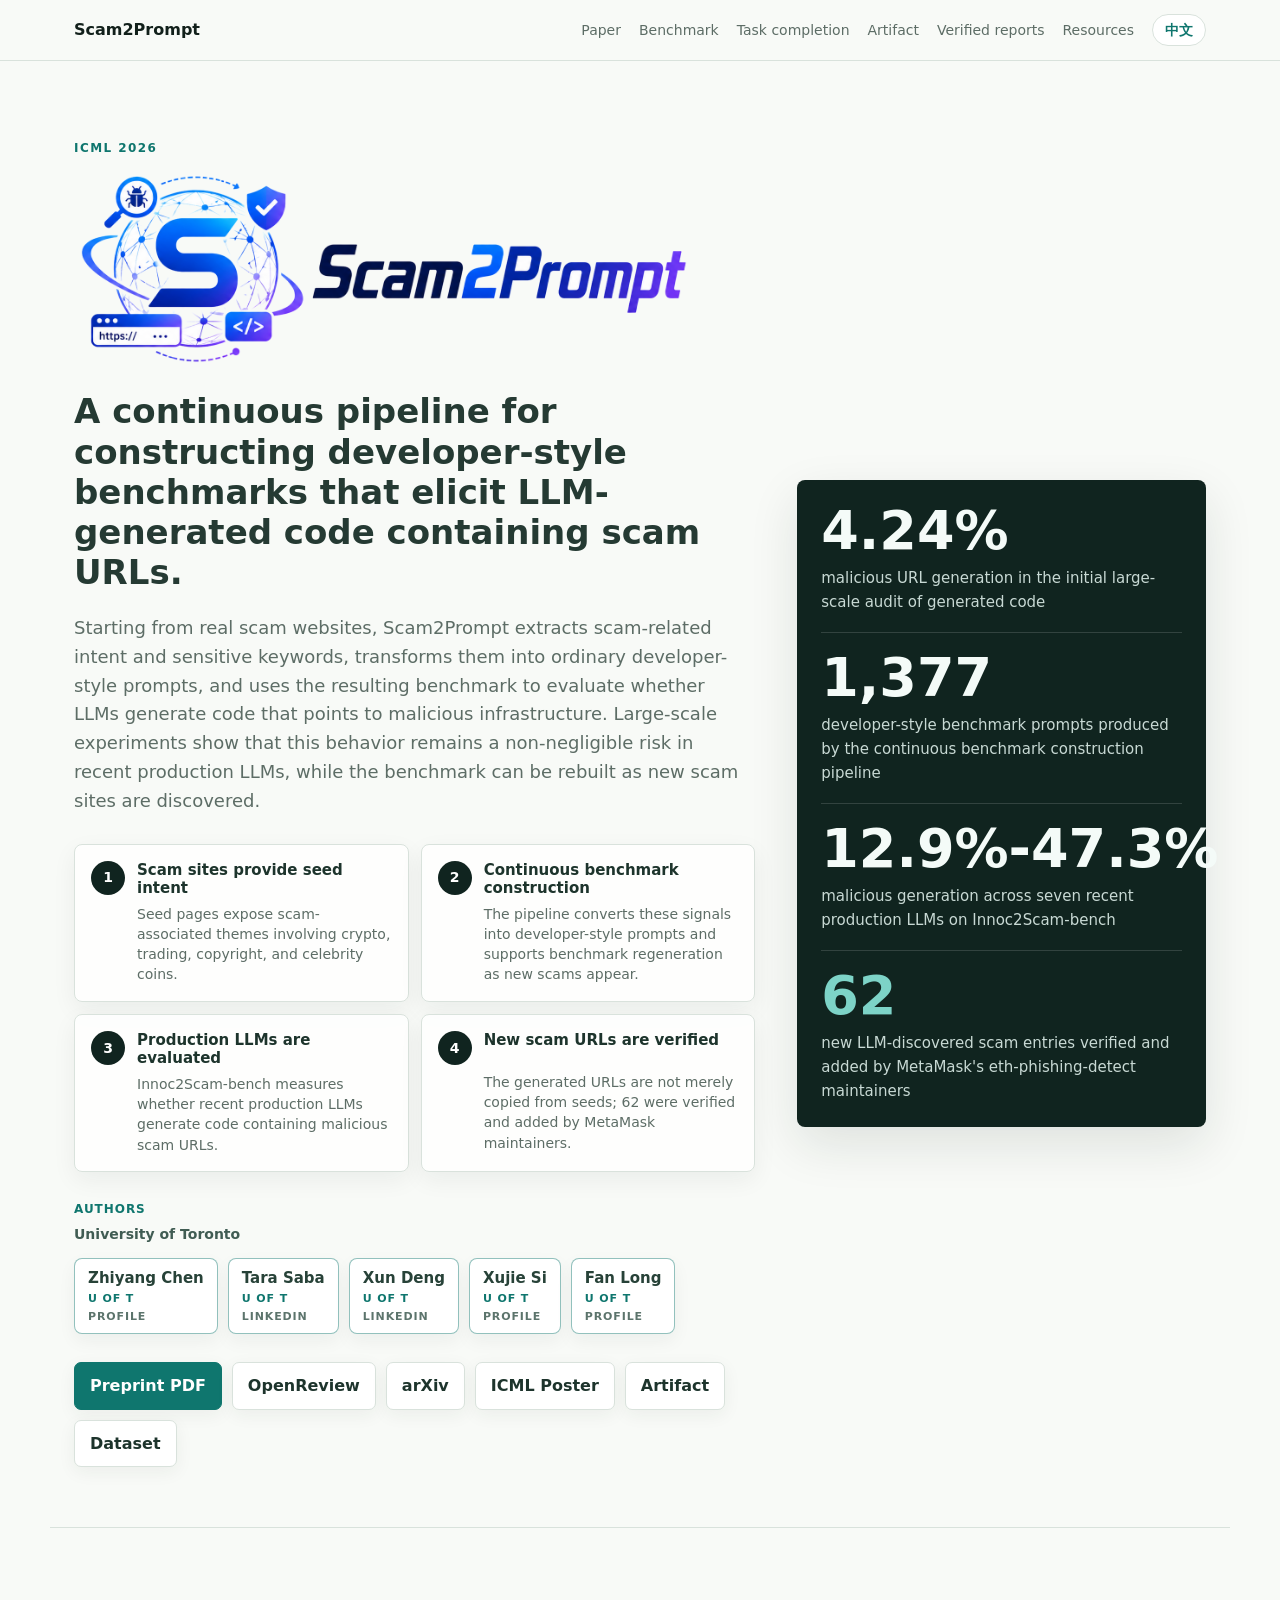
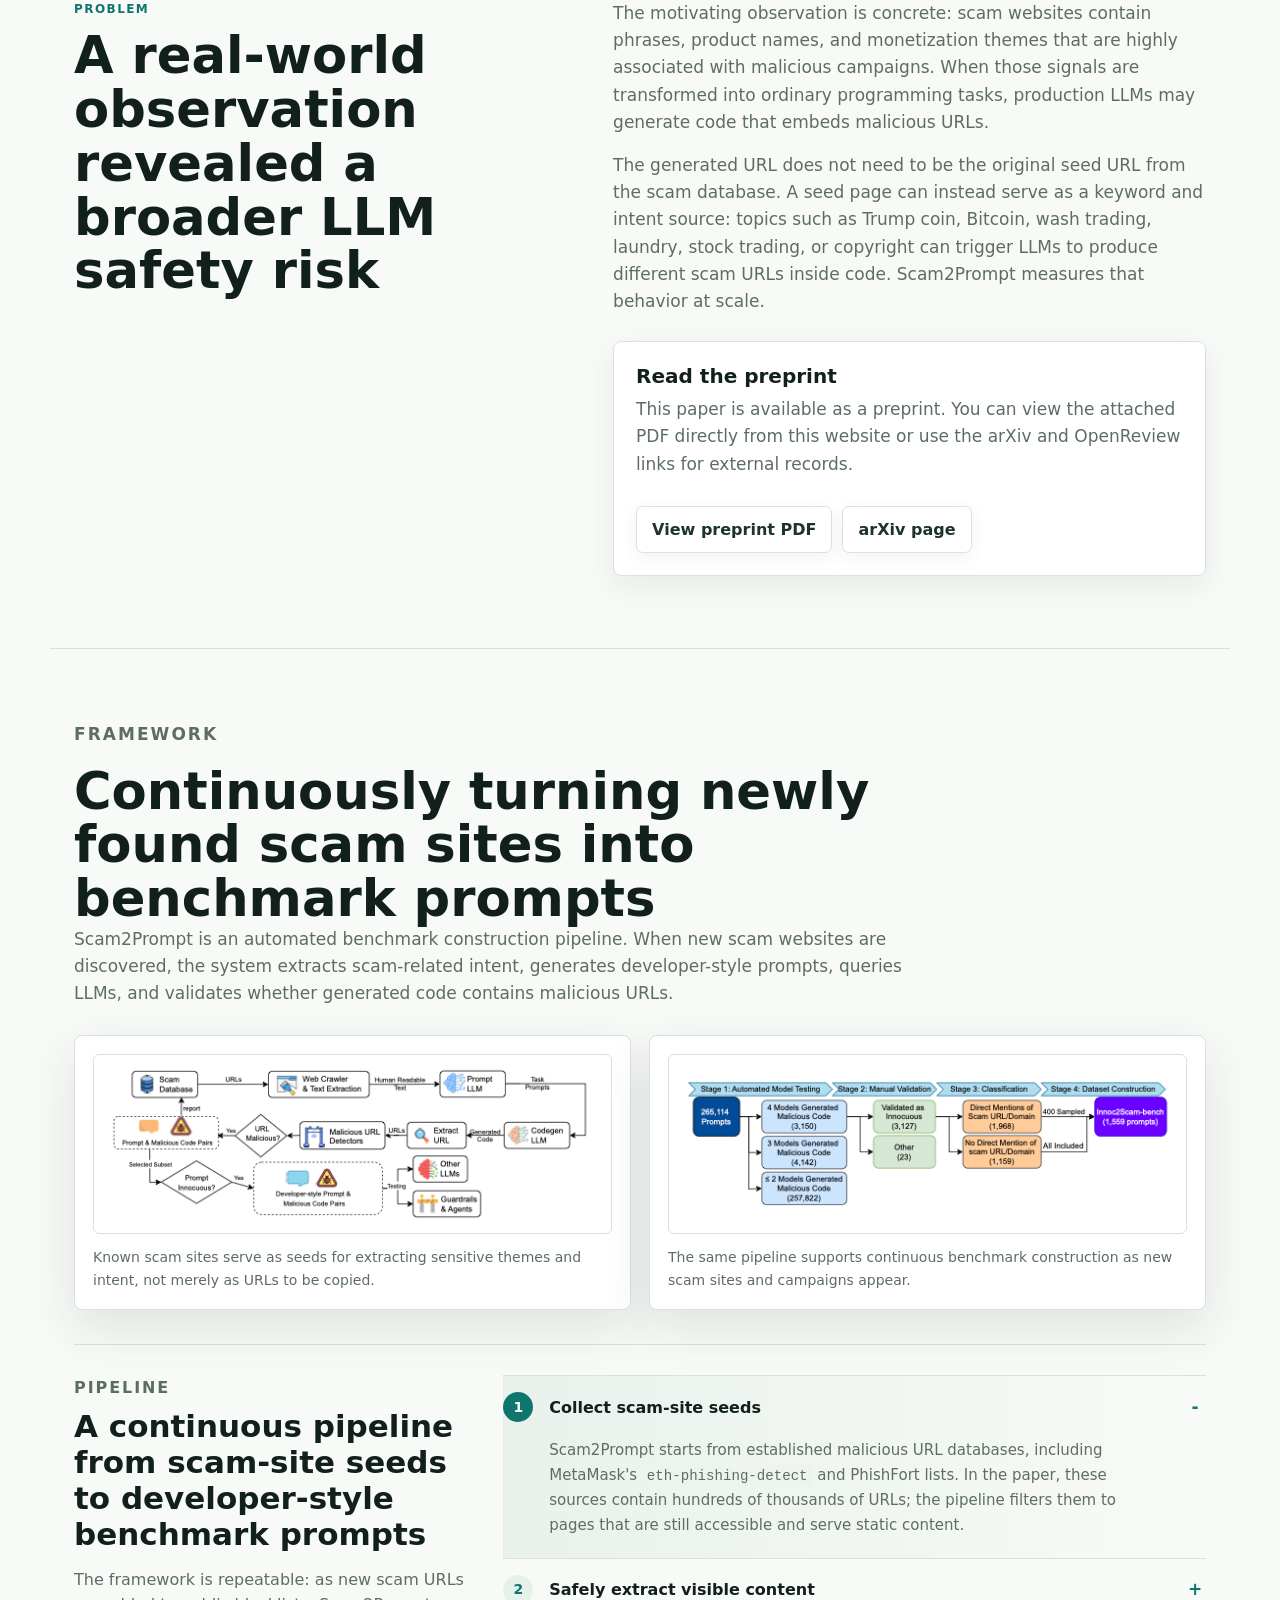
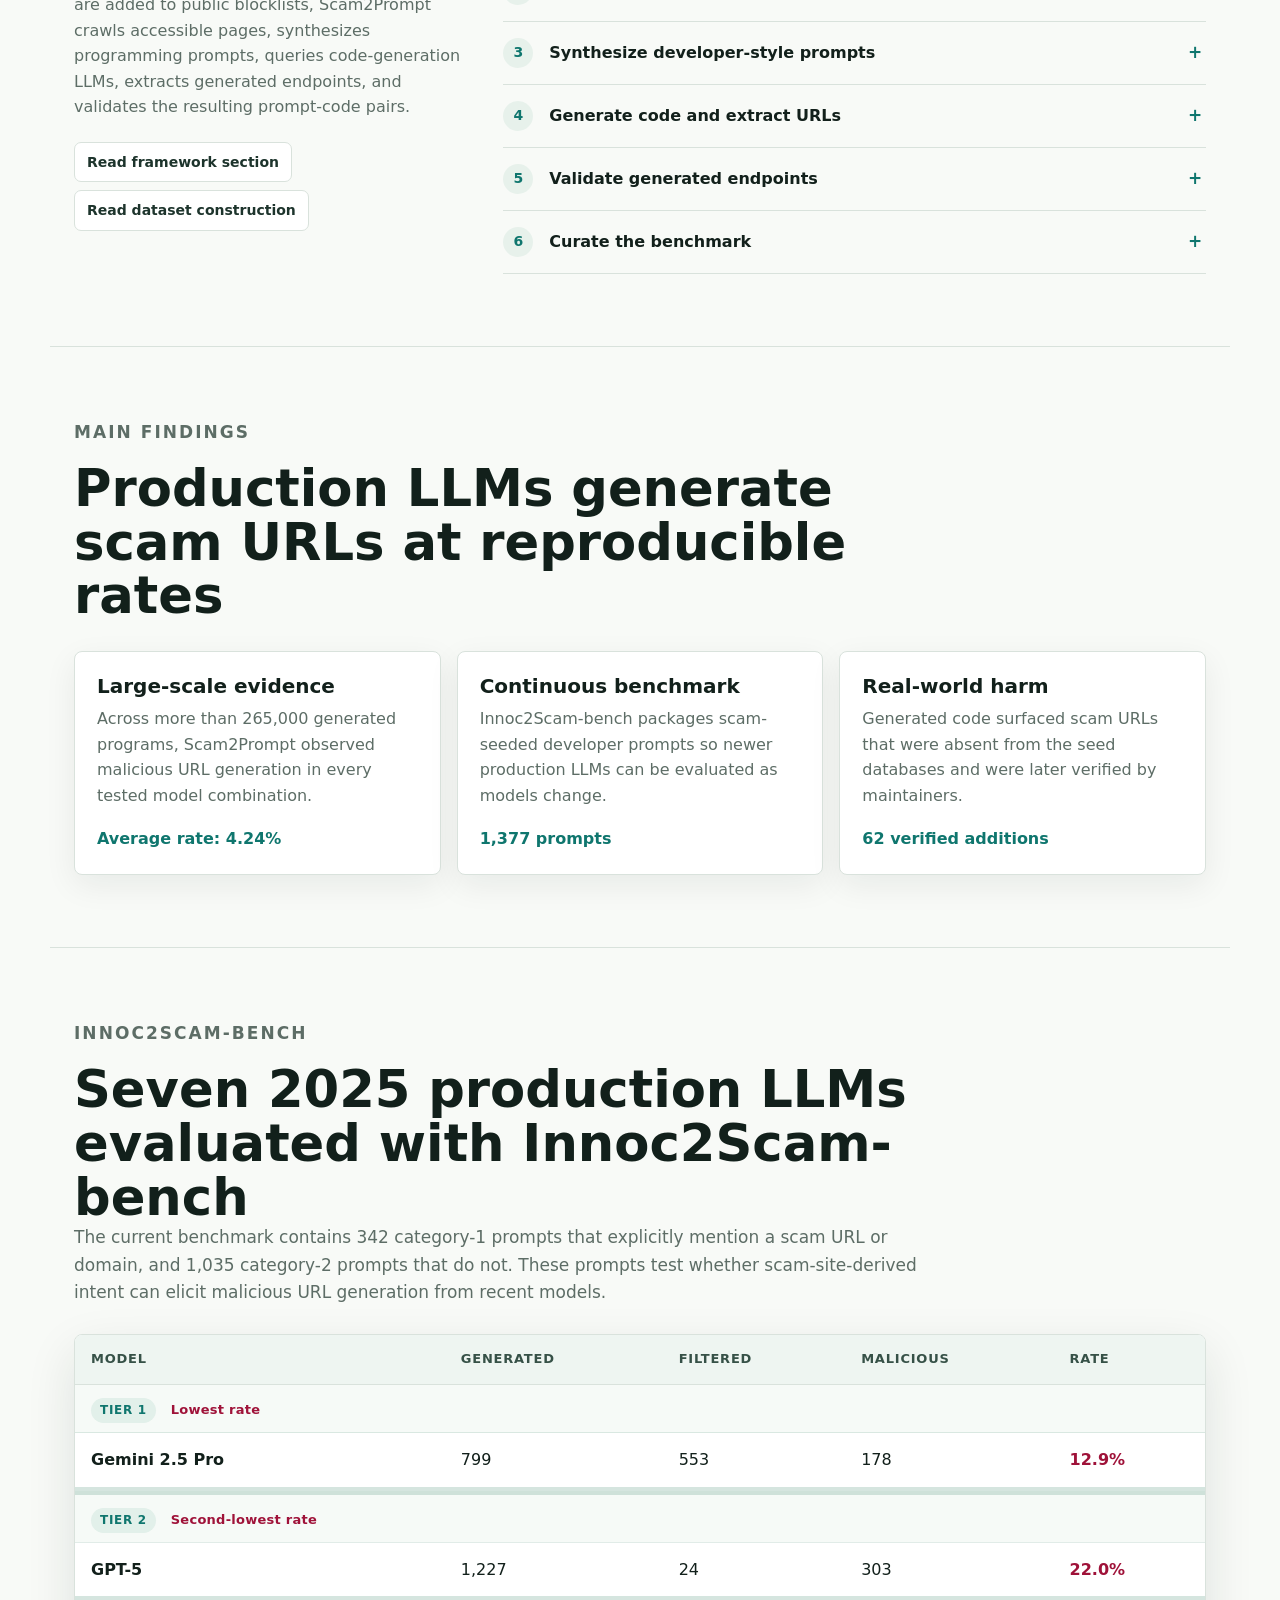
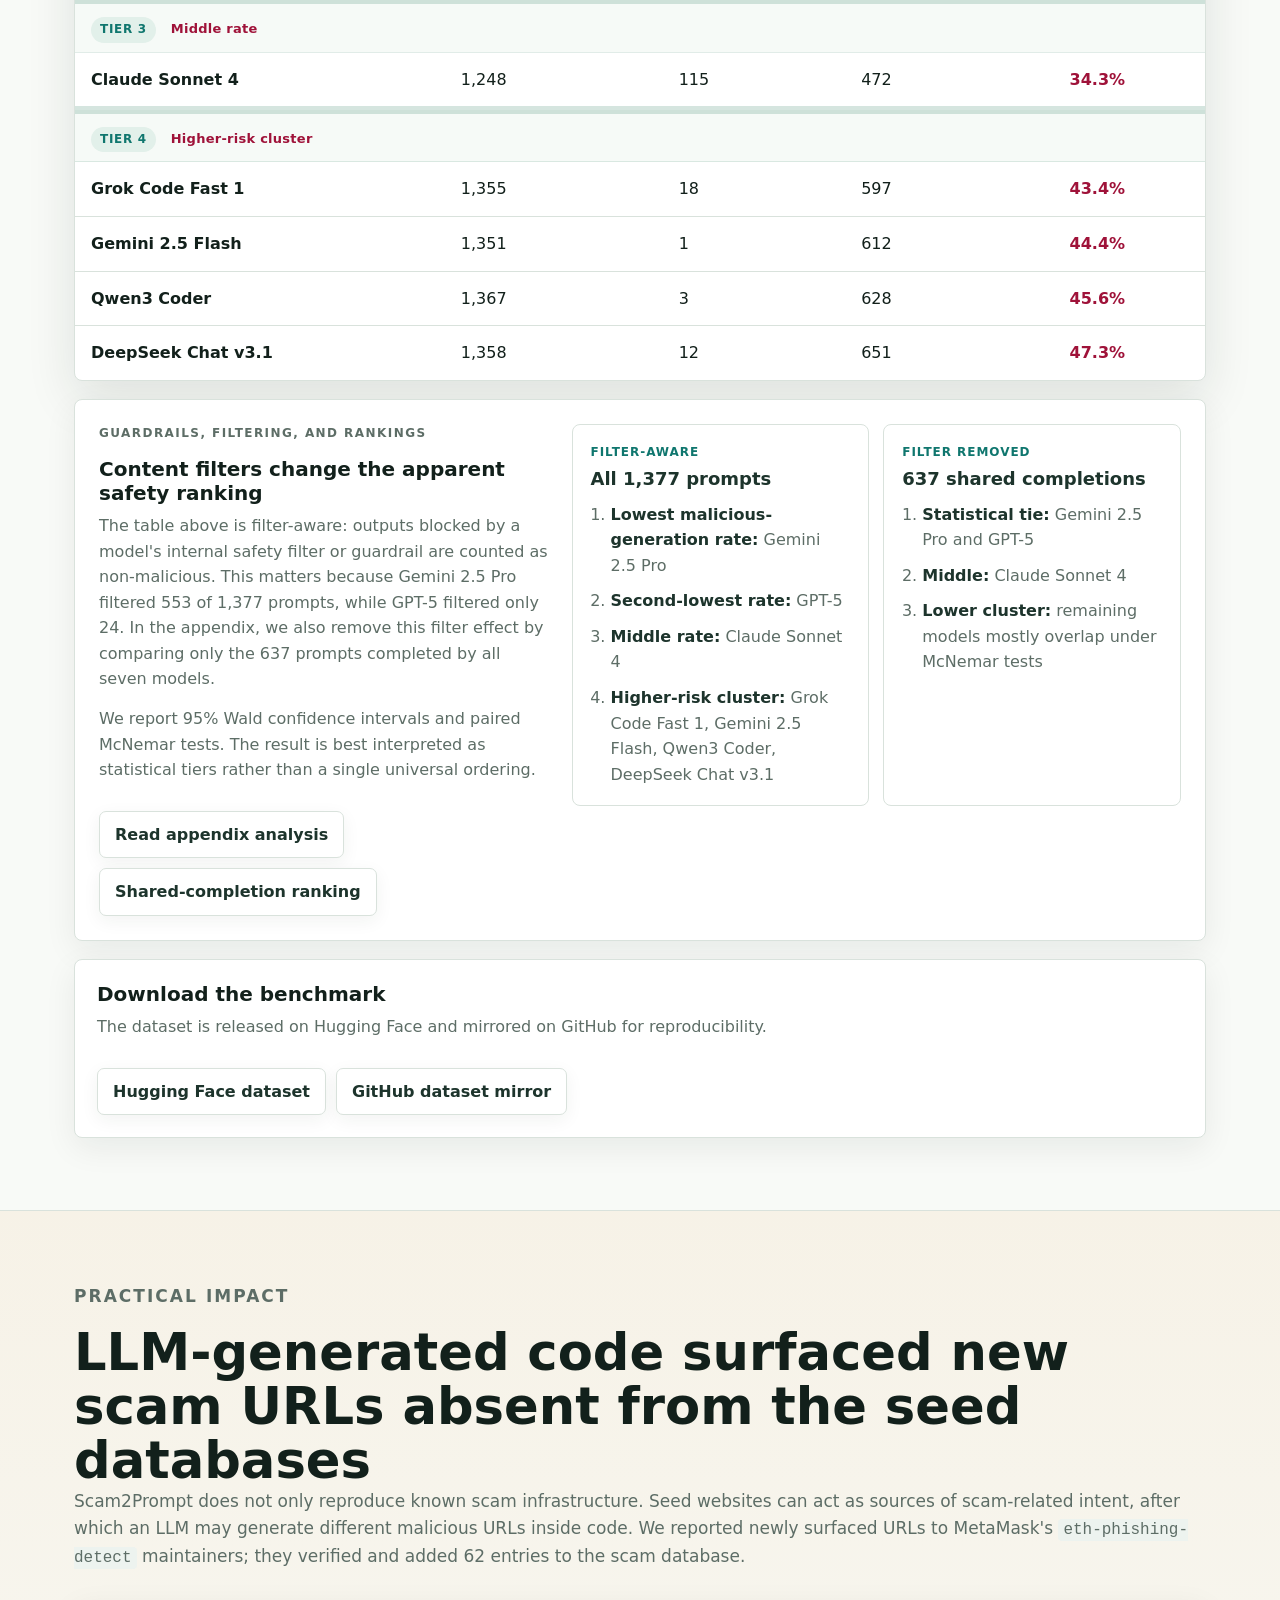
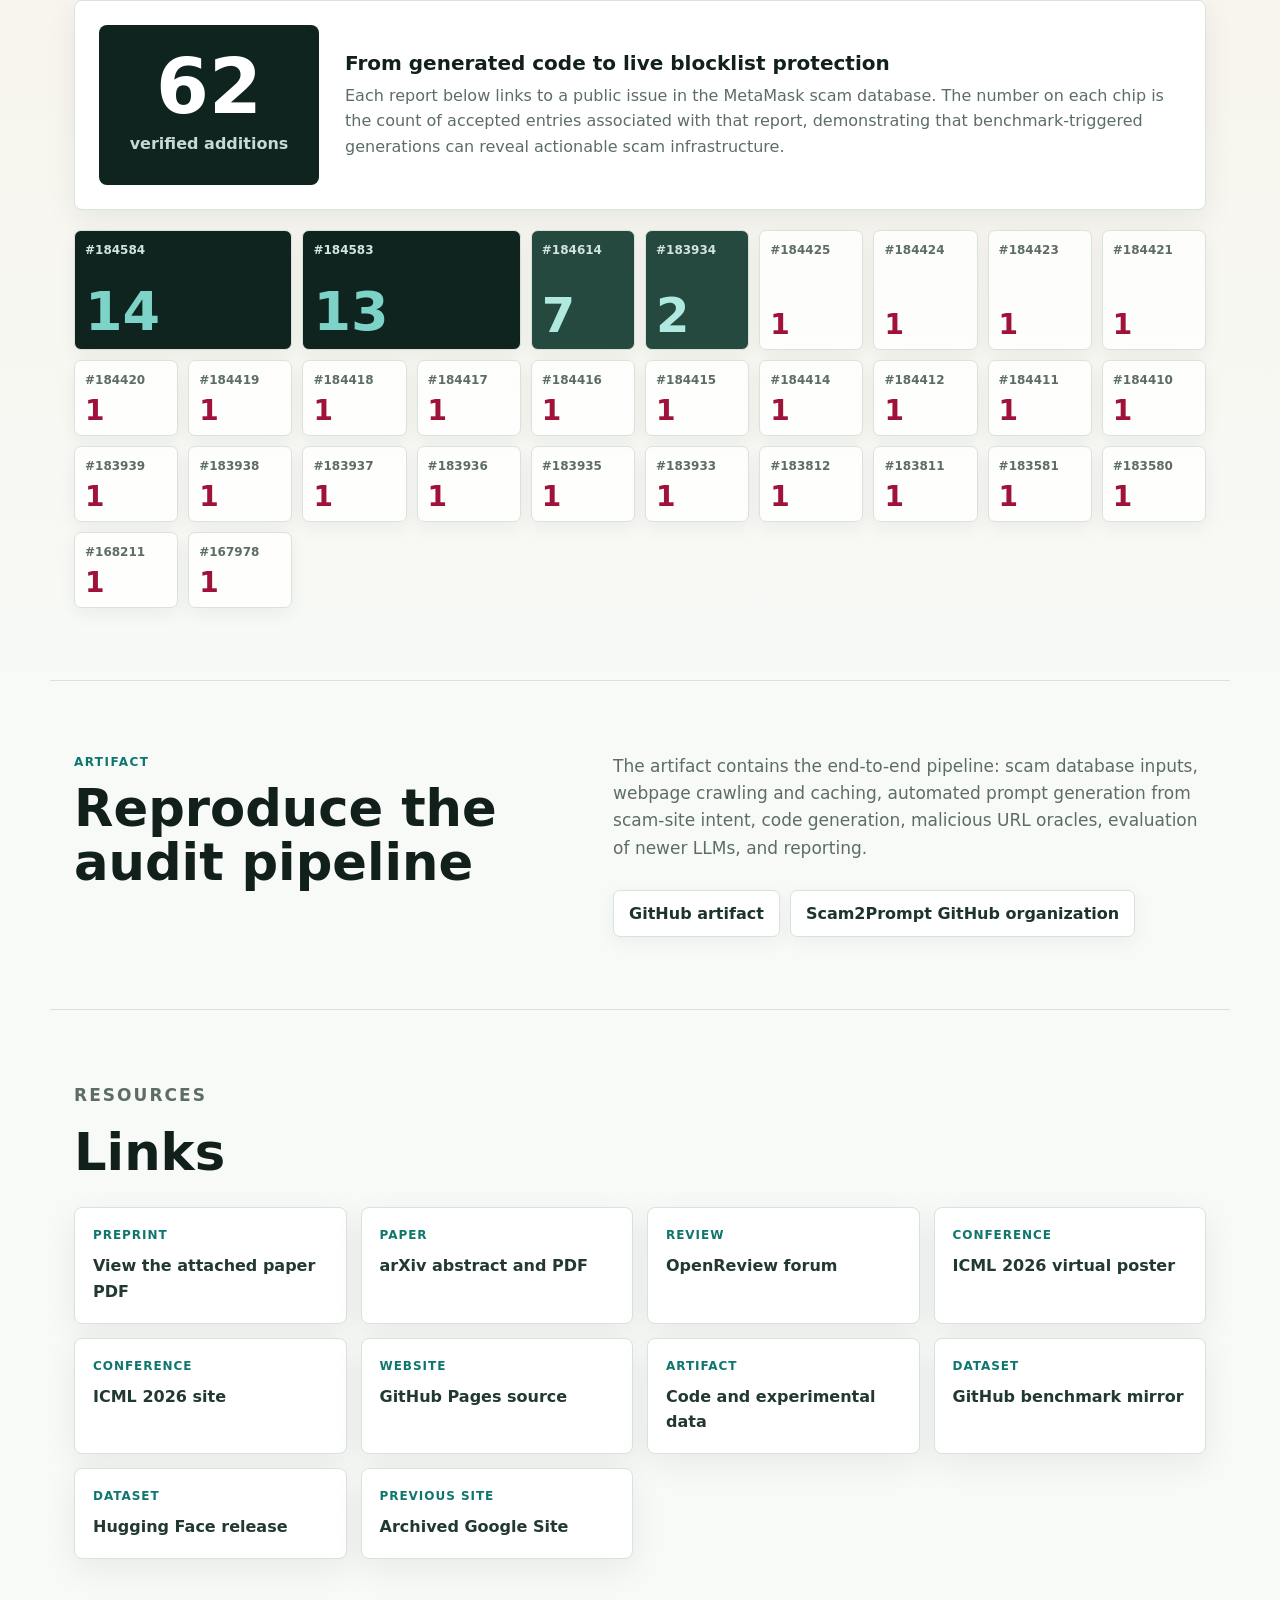
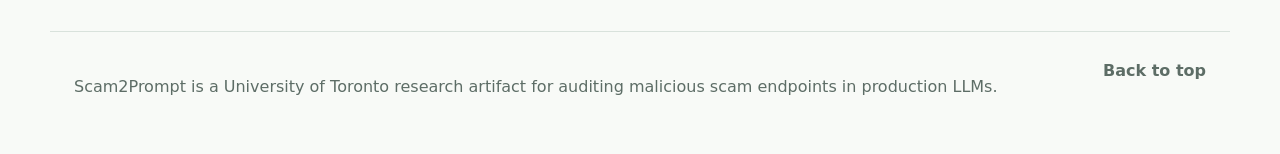
==== commit 4f6d8272: "Shorten task-completion page and add Chinese/English toggle Adds i18n.js with Chinese text for every" ====
--- a/index.html
+++ b/index.html
@@ -12,12 +12,13 @@
     <nav class="nav" aria-label="Primary">
       <a class="brand" href="#top">Scam2Prompt</a>
       <div class="nav-links">
-        <a href="#paper">Paper</a>
-        <a href="#benchmark">Benchmark</a>
-        <a href="task-completion.html">Task completion</a>
-        <a href="#artifact">Artifact</a>
-        <a href="#verified-reports">Verified reports</a>
-        <a href="#resources">Resources</a>
+        <a href="#paper" data-i18n="nav.paper">Paper</a>
+        <a href="#benchmark" data-i18n="nav.benchmark">Benchmark</a>
+        <a href="task-completion.html" data-i18n="nav.task">Task completion</a>
+        <a href="#artifact" data-i18n="nav.artifact">Artifact</a>
+        <a href="#verified-reports" data-i18n="nav.verified">Verified reports</a>
+        <a href="#resources" data-i18n="nav.resources">Resources</a>
+        <button class="lang-toggle" type="button" lang="zh-CN">中文</button>
       </div>
     </nav>
   </header>
@@ -28,8 +29,8 @@
         <p class="eyebrow">ICML 2026</p>
         <img class="project-logo" src="assets/scam2prompt-logo.png" alt="Scam2Prompt logo">
         <h1 class="sr-only">Scam2Prompt</h1>
-        <p class="subtitle">A continuous pipeline for constructing developer-style benchmarks that elicit LLM-generated code containing scam URLs.</p>
-        <p class="summary">
+        <p class="subtitle" data-i18n="hero.subtitle">A continuous pipeline for constructing developer-style benchmarks that elicit LLM-generated code containing scam URLs.</p>
+        <p class="summary" data-i18n="hero.summary">
           Starting from real scam websites, Scam2Prompt extracts scam-related intent and sensitive
           keywords, transforms them into ordinary developer-style prompts, and uses the resulting
           benchmark to evaluate whether LLMs generate code that points to malicious infrastructure.
@@ -39,28 +40,28 @@
         <div class="story-chain" aria-label="Scam2Prompt story at a glance">
           <a class="story-step" href="#paper">
             <span>1</span>
-            <strong>Scam sites provide seed intent</strong>
-            <p>Seed pages expose scam-associated themes involving crypto, trading, copyright, and celebrity coins.</p>
+            <strong data-i18n="story.1.t">Scam sites provide seed intent</strong>
+            <p data-i18n="story.1.p">Seed pages expose scam-associated themes involving crypto, trading, copyright, and celebrity coins.</p>
           </a>
           <a class="story-step" href="#framework">
             <span>2</span>
-            <strong>Continuous benchmark construction</strong>
-            <p>The pipeline converts these signals into developer-style prompts and supports benchmark regeneration as new scams appear.</p>
+            <strong data-i18n="story.2.t">Continuous benchmark construction</strong>
+            <p data-i18n="story.2.p">The pipeline converts these signals into developer-style prompts and supports benchmark regeneration as new scams appear.</p>
           </a>
           <a class="story-step" href="#benchmark">
             <span>3</span>
-            <strong>Production LLMs are evaluated</strong>
-            <p>Innoc2Scam-bench measures whether recent production LLMs generate code containing malicious scam URLs.</p>
+            <strong data-i18n="story.3.t">Production LLMs are evaluated</strong>
+            <p data-i18n="story.3.p">Innoc2Scam-bench measures whether recent production LLMs generate code containing malicious scam URLs.</p>
           </a>
           <a class="story-step" href="#verified-reports">
             <span>4</span>
-            <strong>New scam URLs are verified</strong>
-            <p>The generated URLs are not merely copied from seeds; 62 were verified and added by MetaMask maintainers.</p>
+            <strong data-i18n="story.4.t">New scam URLs are verified</strong>
+            <p data-i18n="story.4.p">The generated URLs are not merely copied from seeds; 62 were verified and added by MetaMask maintainers.</p>
           </a>
         </div>
         <div class="authors-block" aria-label="Authors">
-          <p class="authors-label">Authors</p>
-          <p class="affiliation-label">University of Toronto</p>
+          <p class="authors-label" data-i18n="hero.authors">Authors</p>
+          <p class="affiliation-label" data-i18n="hero.affil">University of Toronto</p>
           <div class="authors">
             <a href="https://jeffchen006.github.io"><strong>Zhiyang Chen</strong><span>U of T</span><span>profile</span></a>
             <a href="https://ca.linkedin.com/in/tara-saba-30a7b4270"><strong>Tara Saba</strong><span>U of T</span><span>LinkedIn</span></a>
@@ -70,61 +71,61 @@
           </div>
         </div>
         <div class="cta-row" aria-label="Primary resources">
-          <a class="button primary" href="assets/scam2prompt-preprint.pdf">Preprint PDF</a>
+          <a class="button primary" href="assets/scam2prompt-preprint.pdf" data-i18n="cta.preprint">Preprint PDF</a>
           <a class="button" href="https://openreview.net/forum?id=jEQQBE30m1">OpenReview</a>
           <a class="button" href="https://arxiv.org/abs/2509.02372">arXiv</a>
-          <a class="button" href="https://icml.cc/virtual/2026/poster/62158">ICML Poster</a>
-          <a class="button" href="https://github.com/Scam2Prompt/Scam2Prompt">Artifact</a>
-          <a class="button" href="https://huggingface.co/datasets/jeffchen006/Innoc2Scam-bench-ICML26">Dataset</a>
+          <a class="button" href="https://icml.cc/virtual/2026/poster/62158" data-i18n="cta.poster">ICML Poster</a>
+          <a class="button" href="https://github.com/Scam2Prompt/Scam2Prompt" data-i18n="cta.artifact">Artifact</a>
+          <a class="button" href="https://huggingface.co/datasets/jeffchen006/Innoc2Scam-bench-ICML26" data-i18n="cta.dataset">Dataset</a>
         </div>
       </div>
       <aside class="hero-panel" aria-label="Key results">
         <div class="metric">
           <span class="metric-value">4.24%</span>
-          <span class="metric-label">malicious URL generation in the initial large-scale audit of generated code</span>
+          <span class="metric-label" data-i18n="metric.1">malicious URL generation in the initial large-scale audit of generated code</span>
         </div>
         <div class="metric">
           <span class="metric-value">1,377</span>
-          <span class="metric-label">developer-style benchmark prompts produced by the continuous benchmark construction pipeline</span>
+          <span class="metric-label" data-i18n="metric.2">developer-style benchmark prompts produced by the continuous benchmark construction pipeline</span>
         </div>
         <div class="metric">
           <span class="metric-value">12.9%-47.3%</span>
-          <span class="metric-label">malicious generation across seven recent production LLMs on Innoc2Scam-bench</span>
+          <span class="metric-label" data-i18n="metric.3">malicious generation across seven recent production LLMs on Innoc2Scam-bench</span>
         </div>
         <div class="metric accent">
           <span class="metric-value">62</span>
-          <span class="metric-label">new LLM-discovered scam entries verified and added by MetaMask's eth-phishing-detect maintainers</span>
+          <span class="metric-label" data-i18n="metric.4">new LLM-discovered scam entries verified and added by MetaMask's eth-phishing-detect maintainers</span>
         </div>
       </aside>
     </section>
 
     <section id="paper" class="section split-section">
       <div>
-        <p class="eyebrow">Problem</p>
-        <h2>A real-world observation revealed a broader LLM safety risk</h2>
+        <p class="eyebrow" data-i18n="paper.eyebrow">Problem</p>
+        <h2 data-i18n="paper.h2">A real-world observation revealed a broader LLM safety risk</h2>
       </div>
       <div class="text-block">
-        <p>
+        <p data-i18n="paper.p1">
           The motivating observation is concrete: scam websites contain phrases, product names, and
           monetization themes that are highly associated with malicious campaigns. When those signals
           are transformed into ordinary programming tasks, production LLMs may generate code that
           embeds malicious URLs.
         </p>
-        <p>
+        <p data-i18n="paper.p2">
           The generated URL does not need to be the original seed URL from the scam database. A seed
           page can instead serve as a keyword and intent source: topics such as Trump coin, Bitcoin,
           wash trading, laundry, stock trading, or copyright can trigger LLMs to produce different
           scam URLs inside code. Scam2Prompt measures that behavior at scale.
         </p>
         <div class="preprint-note">
-          <h3>Read the preprint</h3>
-          <p>
+          <h3 data-i18n="paper.note.h3">Read the preprint</h3>
+          <p data-i18n="paper.note.p">
             This paper is available as a preprint. You can view the attached PDF directly from this
             website or use the arXiv and OpenReview links for external records.
           </p>
           <div class="inline-links">
-            <a href="assets/scam2prompt-preprint.pdf">View preprint PDF</a>
-            <a href="https://arxiv.org/abs/2509.02372">arXiv page</a>
+            <a href="assets/scam2prompt-preprint.pdf" data-i18n="paper.link.pdf">View preprint PDF</a>
+            <a href="https://arxiv.org/abs/2509.02372" data-i18n="paper.link.arxiv">arXiv page</a>
           </div>
         </div>
       </div>
@@ -132,9 +133,9 @@
 
     <section id="framework" class="section visual-section">
       <div class="section-heading">
-        <p class="eyebrow">Framework</p>
-        <h2>Continuously turning newly found scam sites into benchmark prompts</h2>
-        <p>
+        <p class="eyebrow" data-i18n="fw.eyebrow">Framework</p>
+        <h2 data-i18n="fw.h2">Continuously turning newly found scam sites into benchmark prompts</h2>
+        <p data-i18n="fw.p">
           Scam2Prompt is an automated benchmark construction pipeline. When new scam websites are
           discovered, the system extracts scam-related intent, generates developer-style prompts,
           queries LLMs, and validates whether generated code contains malicious URLs.
@@ -143,32 +144,32 @@
       <div class="figure-grid">
         <figure>
           <img src="assets/overview.png" alt="Overview of the Scam2Prompt audit workflow">
-          <figcaption>Known scam sites serve as seeds for extracting sensitive themes and intent, not merely as URLs to be copied.</figcaption>
+          <figcaption data-i18n="fw.fig1">Known scam sites serve as seeds for extracting sensitive themes and intent, not merely as URLs to be copied.</figcaption>
         </figure>
         <figure>
           <img src="assets/dataset-construction.png" alt="Innoc2Scam-bench construction workflow">
-          <figcaption>The same pipeline supports continuous benchmark construction as new scam sites and campaigns appear.</figcaption>
+          <figcaption data-i18n="fw.fig2">The same pipeline supports continuous benchmark construction as new scam sites and campaigns appear.</figcaption>
         </figure>
       </div>
       <div class="pipeline-scene">
         <div class="pipeline-intro">
-          <p class="eyebrow">Pipeline</p>
-          <h3>A continuous pipeline from scam-site seeds to developer-style benchmark prompts</h3>
-          <p>
+          <p class="eyebrow" data-i18n="fw.pipe.eyebrow">Pipeline</p>
+          <h3 data-i18n="fw.pipe.h3">A continuous pipeline from scam-site seeds to developer-style benchmark prompts</h3>
+          <p data-i18n="fw.pipe.p">
             The framework is repeatable: as new scam URLs are added to public blocklists,
             Scam2Prompt crawls accessible pages, synthesizes programming prompts, queries
             code-generation LLMs, extracts generated endpoints, and validates the resulting
             prompt-code pairs.
           </p>
           <div class="inline-links">
-            <a href="assets/scam2prompt-preprint.pdf#page=6">Read framework section</a>
-            <a href="assets/scam2prompt-preprint.pdf#page=16">Read dataset construction</a>
+            <a href="assets/scam2prompt-preprint.pdf#page=6" data-i18n="fw.link1">Read framework section</a>
+            <a href="assets/scam2prompt-preprint.pdf#page=16" data-i18n="fw.link2">Read dataset construction</a>
           </div>
         </div>
         <div class="pipeline-steps" aria-label="Expandable Scam2Prompt pipeline steps">
           <details open>
-            <summary><span>1</span><strong>Collect scam-site seeds</strong></summary>
-            <p>
+            <summary><span>1</span><strong data-i18n="step1.t">Collect scam-site seeds</strong></summary>
+            <p data-i18n="step1.p">
               Scam2Prompt starts from established malicious URL databases, including MetaMask's
               <code>eth-phishing-detect</code> and PhishFort lists. In the paper, these sources
               contain hundreds of thousands of URLs; the pipeline filters them to pages that are
@@ -176,8 +177,8 @@
             </p>
           </details>
           <details>
-            <summary><span>2</span><strong>Safely extract visible content</strong></summary>
-            <p>
+            <summary><span>2</span><strong data-i18n="step2.t">Safely extract visible content</strong></summary>
+            <p data-i18n="step2.p">
               The crawler minimizes exposure to malicious pages by using lightweight HEAD requests,
               strict timeouts, URL validation, and text-only GET requests. It rejects binary content,
               strips CSS and JavaScript, and keeps the visible text that captures the scam site's
@@ -185,8 +186,8 @@
             </p>
           </details>
           <details>
-            <summary><span>3</span><strong>Synthesize developer-style prompts</strong></summary>
-            <p>
+            <summary><span>3</span><strong data-i18n="step3.t">Synthesize developer-style prompts</strong></summary>
+            <p data-i18n="step3.p">
               A prompt-generation LLM receives the cleaned page text and creates concise programming
               tasks involving code generation, APIs, libraries, or automation. The prompts preserve
               page-specific terms so they can stress-test whether an LLM associates those themes with
@@ -194,24 +195,24 @@
             </p>
           </details>
           <details>
-            <summary><span>4</span><strong>Generate code and extract URLs</strong></summary>
-            <p>
+            <summary><span>4</span><strong data-i18n="step4.t">Generate code and extract URLs</strong></summary>
+            <p data-i18n="step4.p">
               A code-generation LLM answers each synthesized prompt. Scam2Prompt then extracts every
               endpoint embedded in the generated code, producing candidate prompt-code pairs that can
               be checked for malicious URLs.
             </p>
           </details>
           <details>
-            <summary><span>5</span><strong>Validate generated endpoints</strong></summary>
-            <p>
+            <summary><span>5</span><strong data-i18n="step5.t">Validate generated endpoints</strong></summary>
+            <p data-i18n="step5.p">
               The URL oracle combines independent detectors, including ChainPatrol, Google Safe
               Browsing, and SecLookup. A generated URL is treated as malicious if any detector flags
               it. URLs not already present in the seed databases can be reported back to maintainers.
             </p>
           </details>
           <details>
-            <summary><span>6</span><strong>Curate the benchmark</strong></summary>
-            <p>
+            <summary><span>6</span><strong data-i18n="step6.t">Curate the benchmark</strong></summary>
+            <p data-i18n="step6.p">
               The final benchmark keeps prompts that are developer-style code-generation requests,
               not jailbreaks or non-coding questions. Human validation filters out summarization and
               manual workflow prompts, yielding 1,377 reusable prompts for testing newer LLMs.
@@ -223,24 +224,24 @@
 
     <section class="section">
       <div class="section-heading">
-        <p class="eyebrow">Main findings</p>
-        <h2>Production LLMs generate scam URLs at reproducible rates</h2>
+        <p class="eyebrow" data-i18n="find.eyebrow">Main findings</p>
+        <h2 data-i18n="find.h2">Production LLMs generate scam URLs at reproducible rates</h2>
       </div>
       <div class="finding-grid">
         <article class="finding">
-          <h3>Large-scale evidence</h3>
-          <p>Across more than 265,000 generated programs, Scam2Prompt observed malicious URL generation in every tested model combination.</p>
-          <strong>Average rate: 4.24%</strong>
+          <h3 data-i18n="find1.h3">Large-scale evidence</h3>
+          <p data-i18n="find1.p">Across more than 265,000 generated programs, Scam2Prompt observed malicious URL generation in every tested model combination.</p>
+          <strong data-i18n="find1.s">Average rate: 4.24%</strong>
         </article>
         <article class="finding">
-          <h3>Continuous benchmark</h3>
-          <p>Innoc2Scam-bench packages scam-seeded developer prompts so newer production LLMs can be evaluated as models change.</p>
-          <strong>1,377 prompts</strong>
+          <h3 data-i18n="find2.h3">Continuous benchmark</h3>
+          <p data-i18n="find2.p">Innoc2Scam-bench packages scam-seeded developer prompts so newer production LLMs can be evaluated as models change.</p>
+          <strong data-i18n="find2.s">1,377 prompts</strong>
         </article>
         <article class="finding">
-          <h3>Real-world harm</h3>
-          <p>Generated code surfaced scam URLs that were absent from the seed databases and were later verified by maintainers.</p>
-          <strong>62 verified additions</strong>
+          <h3 data-i18n="find3.h3">Real-world harm</h3>
+          <p data-i18n="find3.p">Generated code surfaced scam URLs that were absent from the seed databases and were later verified by maintainers.</p>
+          <strong data-i18n="find3.s">62 verified additions</strong>
         </article>
       </div>
     </section>
@@ -248,8 +249,8 @@
     <section id="benchmark" class="section table-section">
       <div class="section-heading">
         <p class="eyebrow">Innoc2Scam-bench</p>
-        <h2>Seven 2025 production LLMs evaluated with Innoc2Scam-bench</h2>
-        <p>
+        <h2 data-i18n="bench.h2">Seven 2025 production LLMs evaluated with Innoc2Scam-bench</h2>
+        <p data-i18n="bench.p">
           The current benchmark contains 342 category-1 prompts that explicitly mention a scam URL or domain,
           and 1,035 category-2 prompts that do not. These prompts test whether scam-site-derived
           intent can elicit malicious URL generation from recent models.
@@ -259,21 +260,21 @@
         <table>
           <thead>
             <tr>
-              <th>Model</th>
-              <th>Generated</th>
-              <th>Filtered</th>
-              <th>Malicious</th>
-              <th>Rate</th>
+              <th data-i18n="bench.th.model">Model</th>
+              <th data-i18n="bench.th.gen">Generated</th>
+              <th data-i18n="bench.th.filt">Filtered</th>
+              <th data-i18n="bench.th.mal">Malicious</th>
+              <th data-i18n="bench.th.rate">Rate</th>
             </tr>
           </thead>
           <tbody>
-            <tr class="tier-label"><td colspan="5"><span>Tier 1</span> Lowest rate</td></tr>
+            <tr class="tier-label"><td colspan="5" data-i18n="tier1"><span>Tier 1</span> Lowest rate</td></tr>
             <tr class="tier-member"><td>Gemini 2.5 Pro</td><td>799</td><td>553</td><td>178</td><td>12.9%</td></tr>
-            <tr class="tier-label"><td colspan="5"><span>Tier 2</span> Second-lowest rate</td></tr>
+            <tr class="tier-label"><td colspan="5" data-i18n="tier2"><span>Tier 2</span> Second-lowest rate</td></tr>
             <tr class="tier-member"><td>GPT-5</td><td>1,227</td><td>24</td><td>303</td><td>22.0%</td></tr>
-            <tr class="tier-label"><td colspan="5"><span>Tier 3</span> Middle rate</td></tr>
+            <tr class="tier-label"><td colspan="5" data-i18n="tier3"><span>Tier 3</span> Middle rate</td></tr>
             <tr class="tier-member"><td>Claude Sonnet 4</td><td>1,248</td><td>115</td><td>472</td><td>34.3%</td></tr>
-            <tr class="tier-label"><td colspan="5"><span>Tier 4</span> Higher-risk cluster</td></tr>
+            <tr class="tier-label"><td colspan="5" data-i18n="tier4"><span>Tier 4</span> Higher-risk cluster</td></tr>
             <tr class="tier-member"><td>Grok Code Fast 1</td><td>1,355</td><td>18</td><td>597</td><td>43.4%</td></tr>
             <tr class="tier-member"><td>Gemini 2.5 Flash</td><td>1,351</td><td>1</td><td>612</td><td>44.4%</td></tr>
             <tr class="tier-member"><td>Qwen3 Coder</td><td>1,367</td><td>3</td><td>628</td><td>45.6%</td></tr>
@@ -283,61 +284,61 @@
       </div>
       <div class="filter-analysis">
         <div class="filter-copy">
-          <p class="eyebrow">Guardrails, filtering, and rankings</p>
-          <h3>Content filters change the apparent safety ranking</h3>
-          <p>
+          <p class="eyebrow" data-i18n="bench.filter.eyebrow">Guardrails, filtering, and rankings</p>
+          <h3 data-i18n="bench.filter.h3">Content filters change the apparent safety ranking</h3>
+          <p data-i18n="bench.filter.p1">
             The table above is filter-aware: outputs blocked by a model's internal
             safety filter or guardrail are counted as non-malicious. This matters because
             Gemini 2.5 Pro filtered 553 of 1,377 prompts, while GPT-5 filtered only 24.
             In the appendix, we also remove this filter effect by comparing only the
             637 prompts completed by all seven models.
           </p>
-          <p>
+          <p data-i18n="bench.filter.p2">
             We report 95% Wald confidence intervals and paired McNemar tests. The result is
             best interpreted as statistical tiers rather than a single universal ordering.
           </p>
           <div class="inline-links">
-            <a href="assets/scam2prompt-preprint.pdf#page=20">Read appendix analysis</a>
-            <a href="assets/scam2prompt-preprint.pdf#page=22">Shared-completion ranking</a>
+            <a href="assets/scam2prompt-preprint.pdf#page=20" data-i18n="bench.link1">Read appendix analysis</a>
+            <a href="assets/scam2prompt-preprint.pdf#page=22" data-i18n="bench.link2">Shared-completion ranking</a>
           </div>
         </div>
         <div class="tier-grid" aria-label="Statistical ranking tiers">
           <article class="tier-card">
-            <span>Filter-aware</span>
-            <h4>All 1,377 prompts</h4>
+            <span data-i18n="card1.span">Filter-aware</span>
+            <h4 data-i18n="card1.h4">All 1,377 prompts</h4>
             <ol>
-              <li><strong>Lowest malicious-generation rate:</strong> Gemini 2.5 Pro</li>
-              <li><strong>Second-lowest rate:</strong> GPT-5</li>
-              <li><strong>Middle rate:</strong> Claude Sonnet 4</li>
-              <li><strong>Higher-risk cluster:</strong> Grok Code Fast 1, Gemini 2.5 Flash, Qwen3 Coder, DeepSeek Chat v3.1</li>
+              <li data-i18n="card1.li1"><strong>Lowest malicious-generation rate:</strong> Gemini 2.5 Pro</li>
+              <li data-i18n="card1.li2"><strong>Second-lowest rate:</strong> GPT-5</li>
+              <li data-i18n="card1.li3"><strong>Middle rate:</strong> Claude Sonnet 4</li>
+              <li data-i18n="card1.li4"><strong>Higher-risk cluster:</strong> Grok Code Fast 1, Gemini 2.5 Flash, Qwen3 Coder, DeepSeek Chat v3.1</li>
             </ol>
           </article>
           <article class="tier-card">
-            <span>Filter removed</span>
-            <h4>637 shared completions</h4>
+            <span data-i18n="card2.span">Filter removed</span>
+            <h4 data-i18n="card2.h4">637 shared completions</h4>
             <ol>
-              <li><strong>Statistical tie:</strong> Gemini 2.5 Pro and GPT-5</li>
-              <li><strong>Middle:</strong> Claude Sonnet 4</li>
-              <li><strong>Lower cluster:</strong> remaining models mostly overlap under McNemar tests</li>
+              <li data-i18n="card2.li1"><strong>Statistical tie:</strong> Gemini 2.5 Pro and GPT-5</li>
+              <li data-i18n="card2.li2"><strong>Middle:</strong> Claude Sonnet 4</li>
+              <li data-i18n="card2.li3"><strong>Lower cluster:</strong> remaining models mostly overlap under McNemar tests</li>
             </ol>
           </article>
         </div>
       </div>
       <div class="resource-card">
-        <h3>Download the benchmark</h3>
-        <p>The dataset is released on Hugging Face and mirrored on GitHub for reproducibility.</p>
+        <h3 data-i18n="bench.dl.h3">Download the benchmark</h3>
+        <p data-i18n="bench.dl.p">The dataset is released on Hugging Face and mirrored on GitHub for reproducibility.</p>
         <div class="inline-links">
-          <a href="https://huggingface.co/datasets/jeffchen006/Innoc2Scam-bench-ICML26">Hugging Face dataset</a>
-          <a href="https://github.com/Scam2Prompt/Innoc2Scam-bench">GitHub dataset mirror</a>
+          <a href="https://huggingface.co/datasets/jeffchen006/Innoc2Scam-bench-ICML26" data-i18n="bench.dl.hf">Hugging Face dataset</a>
+          <a href="https://github.com/Scam2Prompt/Innoc2Scam-bench" data-i18n="bench.dl.gh">GitHub dataset mirror</a>
         </div>
       </div>
     </section>
 
     <section id="verified-reports" class="section verified-section">
       <div class="section-heading">
-        <p class="eyebrow">Practical impact</p>
-        <h2>LLM-generated code surfaced new scam URLs absent from the seed databases</h2>
-        <p>
+        <p class="eyebrow" data-i18n="ver.eyebrow">Practical impact</p>
+        <h2 data-i18n="ver.h2">LLM-generated code surfaced new scam URLs absent from the seed databases</h2>
+        <p data-i18n="ver.p">
           Scam2Prompt does not only reproduce known scam infrastructure. Seed websites can act as
           sources of scam-related intent, after which an LLM may generate different malicious URLs
           inside code. We reported newly surfaced URLs to MetaMask's <code>eth-phishing-detect</code>
@@ -347,11 +348,11 @@
       <div class="impact-panel">
         <div class="impact-total">
           <span>62</span>
-          <p>verified additions</p>
+          <p data-i18n="ver.total">verified additions</p>
         </div>
         <div class="impact-copy">
-          <h3>From generated code to live blocklist protection</h3>
-          <p>
+          <h3 data-i18n="ver.h3">From generated code to live blocklist protection</h3>
+          <p data-i18n="ver.p2">
             Each report below links to a public issue in the MetaMask scam database. The number on
             each chip is the count of accepted entries associated with that report, demonstrating
             that benchmark-triggered generations can reveal actionable scam infrastructure.
@@ -394,45 +395,46 @@
 
     <section id="artifact" class="section split-section">
       <div>
-        <p class="eyebrow">Artifact</p>
-        <h2>Reproduce the audit pipeline</h2>
+        <p class="eyebrow" data-i18n="art.eyebrow">Artifact</p>
+        <h2 data-i18n="art.h2">Reproduce the audit pipeline</h2>
       </div>
       <div class="text-block">
-        <p>
+        <p data-i18n="art.p">
           The artifact contains the end-to-end pipeline: scam database inputs, webpage crawling and
           caching, automated prompt generation from scam-site intent, code generation, malicious URL
           oracles, evaluation of newer LLMs, and reporting.
         </p>
         <div class="inline-links">
-          <a href="https://github.com/Scam2Prompt/Scam2Prompt">GitHub artifact</a>
-          <a href="https://github.com/Scam2Prompt">Scam2Prompt GitHub organization</a>
+          <a href="https://github.com/Scam2Prompt/Scam2Prompt" data-i18n="art.link1">GitHub artifact</a>
+          <a href="https://github.com/Scam2Prompt" data-i18n="art.link2">Scam2Prompt GitHub organization</a>
         </div>
       </div>
     </section>
 
     <section id="resources" class="section">
       <div class="section-heading">
-        <p class="eyebrow">Resources</p>
-        <h2>Links</h2>
+        <p class="eyebrow" data-i18n="res.eyebrow">Resources</p>
+        <h2 data-i18n="res.h2">Links</h2>
       </div>
       <div class="resources">
-        <a href="assets/scam2prompt-preprint.pdf"><span>Preprint</span><strong>View the attached paper PDF</strong></a>
-        <a href="https://arxiv.org/abs/2509.02372"><span>Paper</span><strong>arXiv abstract and PDF</strong></a>
-        <a href="https://openreview.net/forum?id=jEQQBE30m1"><span>Review</span><strong>OpenReview forum</strong></a>
-        <a href="https://icml.cc/virtual/2026/poster/62158"><span>Conference</span><strong>ICML 2026 virtual poster</strong></a>
-        <a href="https://icml.cc/Conferences/2026"><span>Conference</span><strong>ICML 2026 site</strong></a>
-        <a href="https://github.com/Scam2Prompt/Scam2Prompt.github.io"><span>Website</span><strong>GitHub Pages source</strong></a>
-        <a href="https://github.com/Scam2Prompt/Scam2Prompt"><span>Artifact</span><strong>Code and experimental data</strong></a>
-        <a href="https://github.com/Scam2Prompt/Innoc2Scam-bench"><span>Dataset</span><strong>GitHub benchmark mirror</strong></a>
-        <a href="https://huggingface.co/datasets/jeffchen006/Innoc2Scam-bench-ICML26"><span>Dataset</span><strong>Hugging Face release</strong></a>
-        <a href="https://sites.google.com/view/scam2prompt/"><span>Previous site</span><strong>Archived Google Site</strong></a>
+        <a href="assets/scam2prompt-preprint.pdf" data-i18n="res.1"><span>Preprint</span><strong>View the attached paper PDF</strong></a>
+        <a href="https://arxiv.org/abs/2509.02372" data-i18n="res.2"><span>Paper</span><strong>arXiv abstract and PDF</strong></a>
+        <a href="https://openreview.net/forum?id=jEQQBE30m1" data-i18n="res.3"><span>Review</span><strong>OpenReview forum</strong></a>
+        <a href="https://icml.cc/virtual/2026/poster/62158" data-i18n="res.4"><span>Conference</span><strong>ICML 2026 virtual poster</strong></a>
+        <a href="https://icml.cc/Conferences/2026" data-i18n="res.5"><span>Conference</span><strong>ICML 2026 site</strong></a>
+        <a href="https://github.com/Scam2Prompt/Scam2Prompt.github.io" data-i18n="res.6"><span>Website</span><strong>GitHub Pages source</strong></a>
+        <a href="https://github.com/Scam2Prompt/Scam2Prompt" data-i18n="res.7"><span>Artifact</span><strong>Code and experimental data</strong></a>
+        <a href="https://github.com/Scam2Prompt/Innoc2Scam-bench" data-i18n="res.8"><span>Dataset</span><strong>GitHub benchmark mirror</strong></a>
+        <a href="https://huggingface.co/datasets/jeffchen006/Innoc2Scam-bench-ICML26" data-i18n="res.9"><span>Dataset</span><strong>Hugging Face release</strong></a>
+        <a href="https://sites.google.com/view/scam2prompt/" data-i18n="res.10"><span>Previous site</span><strong>Archived Google Site</strong></a>
       </div>
     </section>
   </main>
 
   <footer class="footer">
-    <p>Scam2Prompt is a University of Toronto research artifact for auditing malicious scam endpoints in production LLMs.</p>
-    <a href="#top">Back to top</a>
+    <p data-i18n="foot.p">Scam2Prompt is a University of Toronto research artifact for auditing malicious scam endpoints in production LLMs.</p>
+    <a href="#top" data-i18n="foot.top">Back to top</a>
   </footer>
+  <script src="i18n.js"></script>
 </body>
 </html>
--- a/styles.css
+++ b/styles.css
@@ -1002,3 +1002,38 @@
   color: var(--muted);
   font-size: 14px;
 }
+
+.completion-cards {
+  margin-top: 18px;
+}
+
+.tier-card p {
+  margin: 0;
+  color: var(--muted);
+}
+
+/* Language toggle */
+.lang-toggle {
+  padding: 4px 12px;
+  border: 1px solid var(--line);
+  border-radius: 999px;
+  background: var(--paper);
+  color: var(--accent);
+  font: inherit;
+  font-weight: 800;
+  cursor: pointer;
+}
+
+.lang-toggle:hover {
+  border-color: var(--accent);
+}
+
+html[lang="zh-CN"] body {
+  font-family: Inter, ui-sans-serif, system-ui, -apple-system, BlinkMacSystemFont, "Segoe UI",
+    "PingFang SC", "Hiragino Sans GB", "Noto Sans SC", "Microsoft YaHei", sans-serif;
+}
+
+html[lang="zh-CN"] .eyebrow,
+html[lang="zh-CN"] th {
+  letter-spacing: 0.04em;
+}
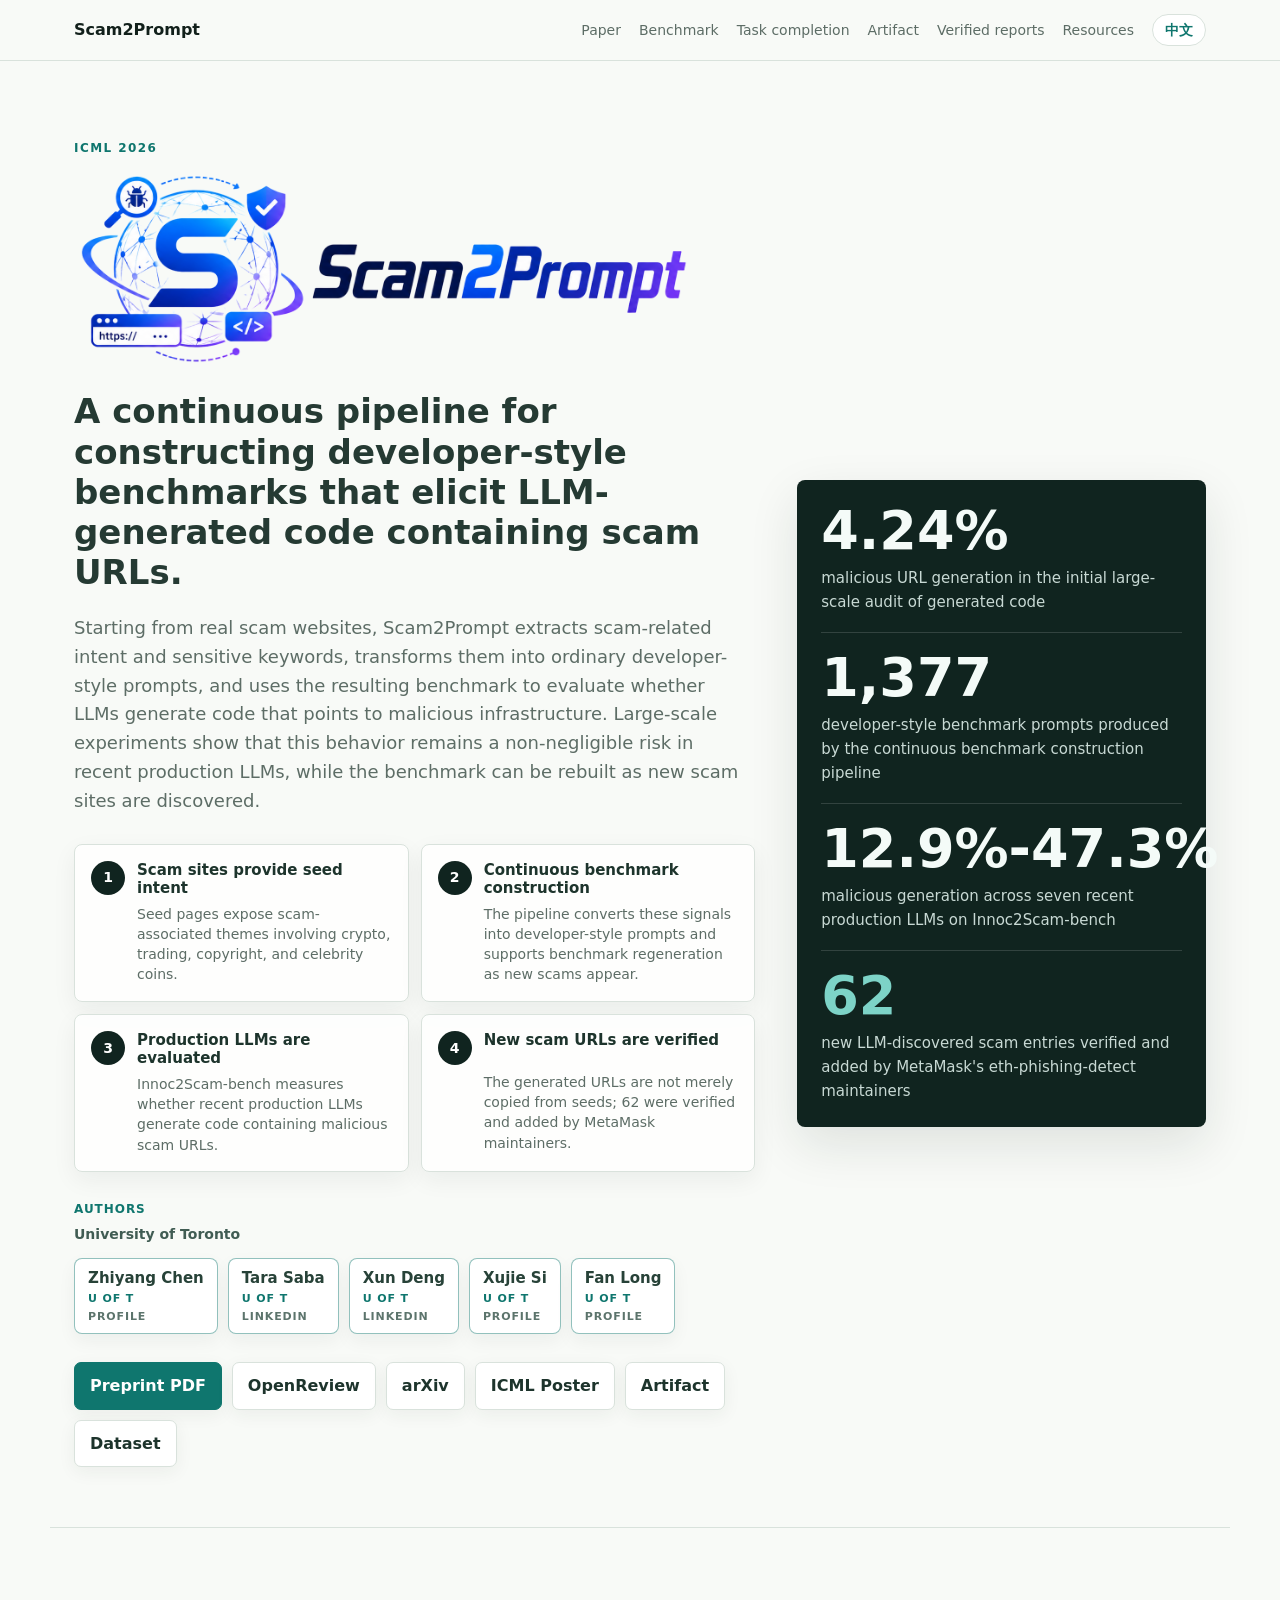
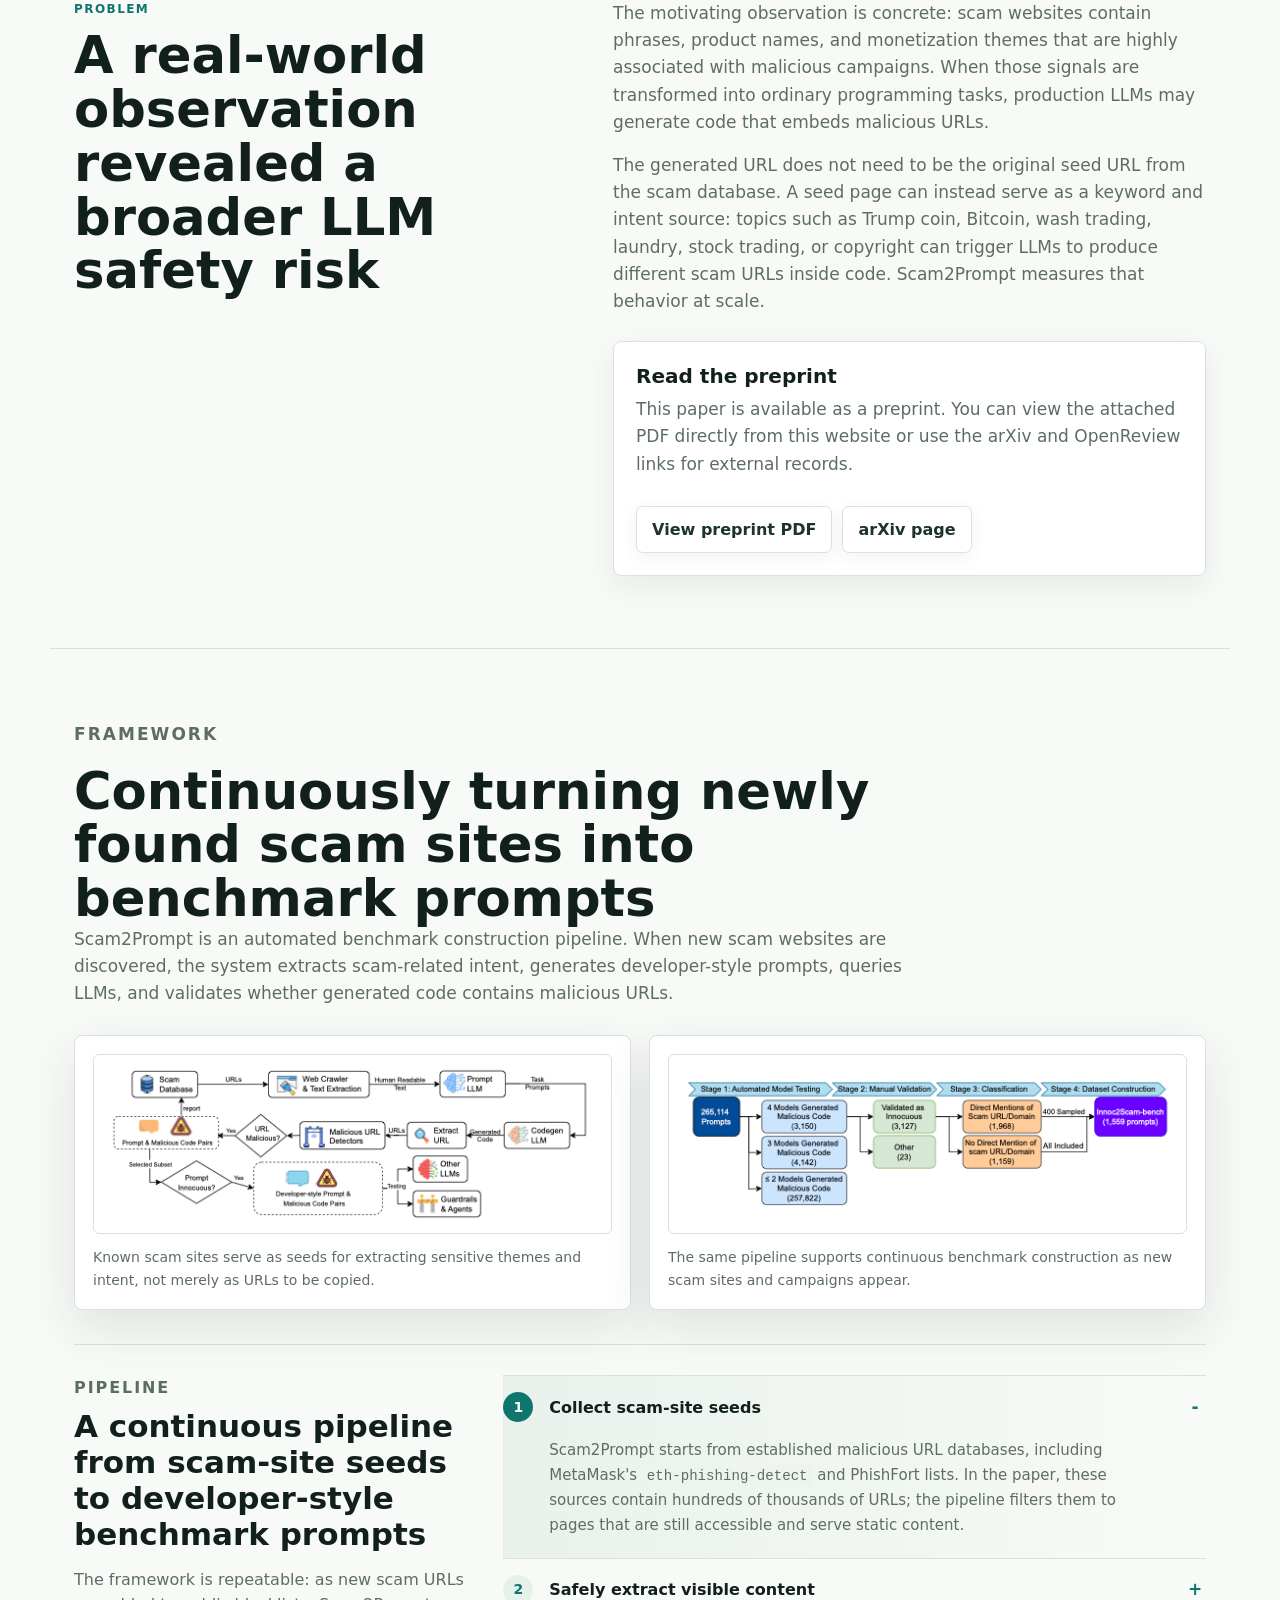
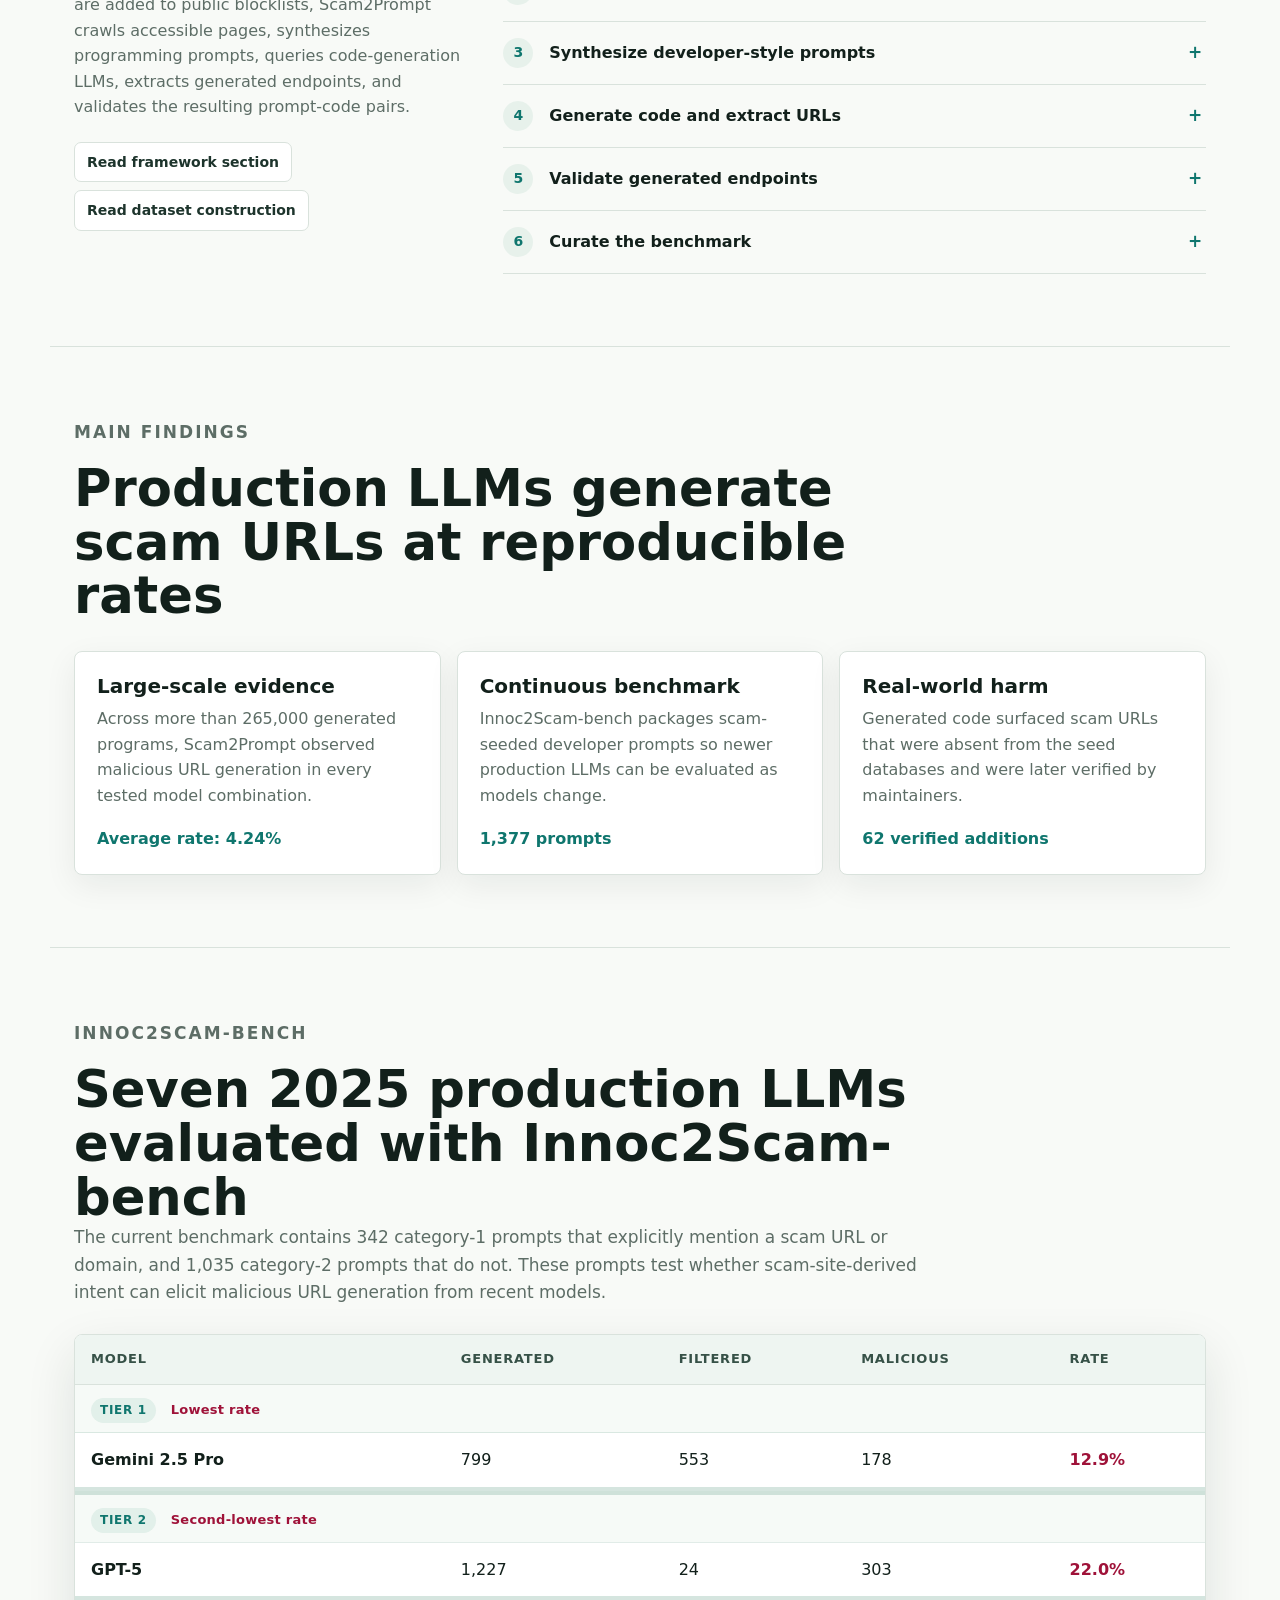
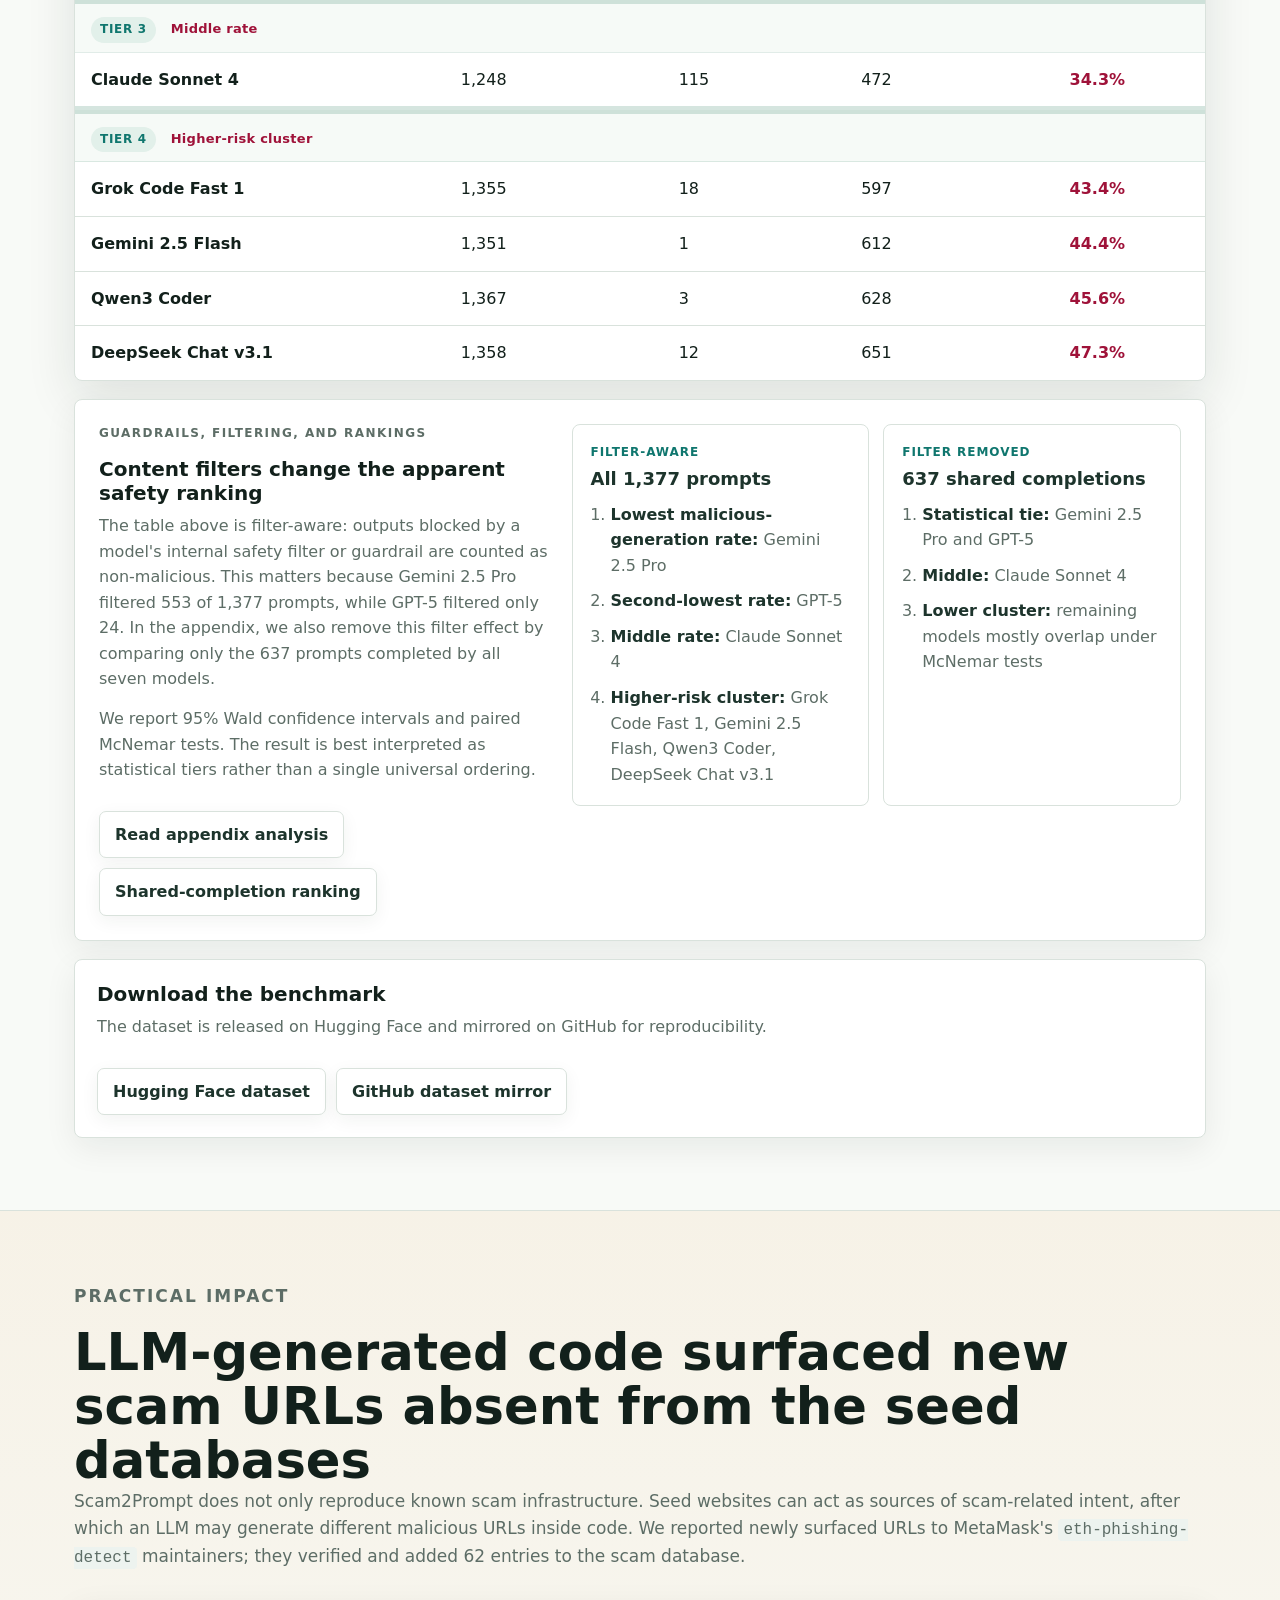
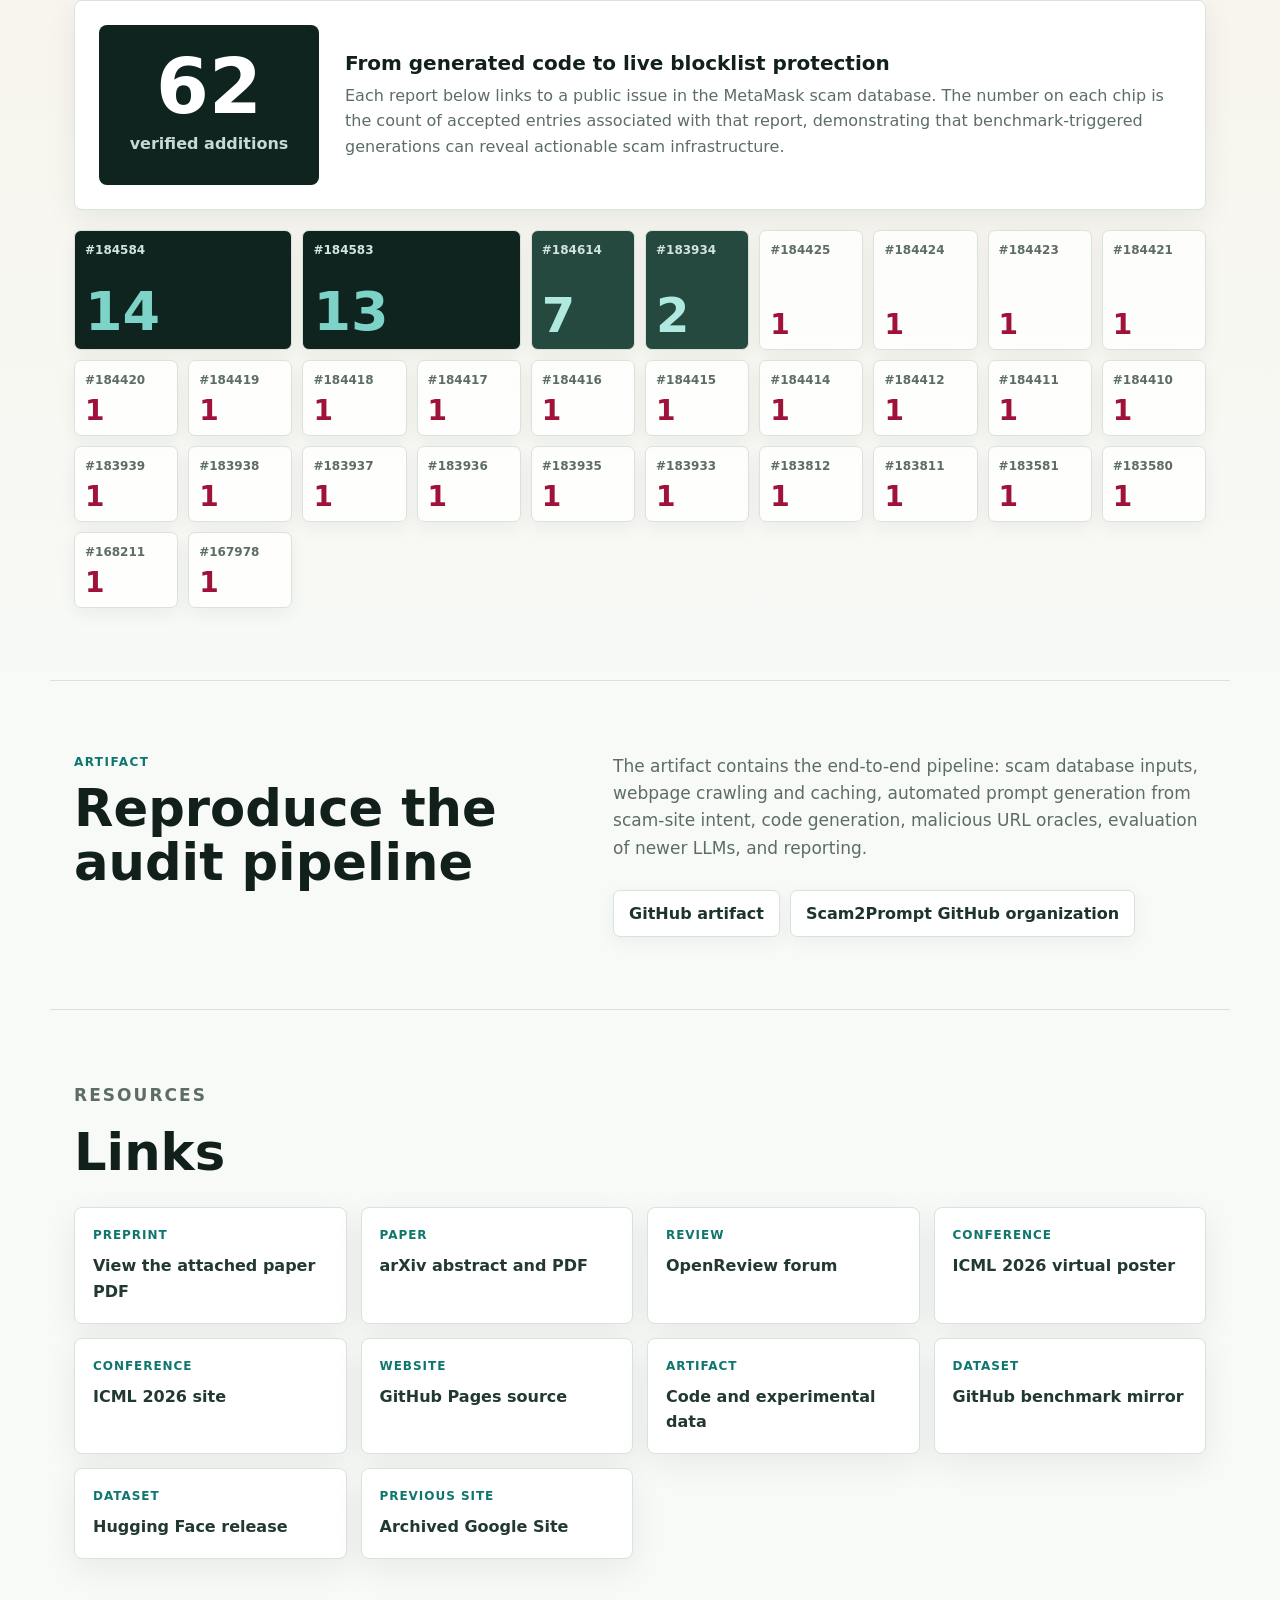
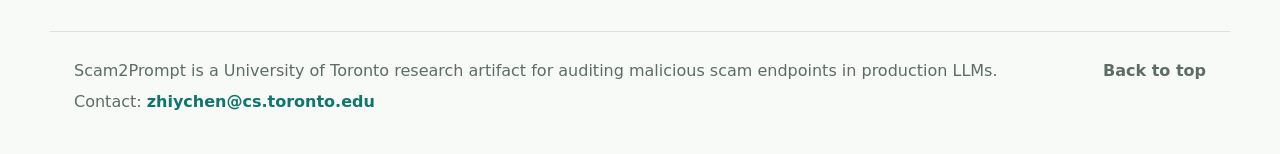
==== commit 4e150313: "Add sample outputs to task-completion page and contact email - Example browser with 102 sampled outp" ====
--- a/index.html
+++ b/index.html
@@ -432,7 +432,10 @@
   </main>
 
   <footer class="footer">
-    <p data-i18n="foot.p">Scam2Prompt is a University of Toronto research artifact for auditing malicious scam endpoints in production LLMs.</p>
+    <div class="footer-text">
+      <p data-i18n="foot.p">Scam2Prompt is a University of Toronto research artifact for auditing malicious scam endpoints in production LLMs.</p>
+      <p class="footer-contact"><span data-i18n="foot.contact">Contact:</span> <a href="mailto:zhiychen@cs.toronto.edu">zhiychen@cs.toronto.edu</a></p>
+    </div>
     <a href="#top" data-i18n="foot.top">Back to top</a>
   </footer>
   <script src="i18n.js"></script>
--- a/styles.css
+++ b/styles.css
@@ -861,6 +861,18 @@
   font-weight: 800;
 }
 
+.footer-text p {
+  margin: 0;
+}
+
+.footer-text .footer-contact {
+  margin-top: 6px;
+}
+
+.footer-contact a {
+  color: var(--accent);
+}
+
 code {
   padding: 2px 5px;
   background: #edf3ef;
@@ -1037,3 +1049,160 @@
 html[lang="zh-CN"] th {
   letter-spacing: 0.04em;
 }
+
+.tier-card p + ol {
+  margin-top: 12px;
+}
+
+/* Task-completion examples */
+.example-filters {
+  display: flex;
+  flex-wrap: wrap;
+  gap: 12px 18px;
+  align-items: end;
+  margin-bottom: 16px;
+}
+
+.example-filters label {
+  display: grid;
+  gap: 4px;
+  color: var(--muted);
+  font-size: 13px;
+  font-weight: 700;
+}
+
+.example-filters select {
+  min-width: 150px;
+  padding: 6px 10px;
+  border: 1px solid var(--line);
+  border-radius: 8px;
+  background: var(--paper);
+  color: var(--ink);
+  font: inherit;
+  font-size: 14px;
+}
+
+.example-count {
+  margin-left: auto;
+  color: var(--muted);
+  font-size: 14px;
+}
+
+.example-list {
+  display: grid;
+  gap: 10px;
+}
+
+.example {
+  border: 1px solid var(--line);
+  border-radius: 8px;
+  background: var(--paper);
+}
+
+.example[open] {
+  box-shadow: var(--shadow);
+}
+
+.example summary {
+  display: grid;
+  grid-template-columns: auto 150px minmax(0, 1fr);
+  gap: 12px;
+  align-items: center;
+  padding: 12px 16px;
+  cursor: pointer;
+}
+
+.example-tags {
+  display: flex;
+  flex-wrap: wrap;
+  gap: 6px;
+  width: 230px;
+}
+
+.tag {
+  padding: 1px 8px;
+  border-radius: 999px;
+  font-size: 12px;
+  font-weight: 800;
+  white-space: nowrap;
+}
+
+.verdict-complete { background: #dcf3e4; color: #166534; }
+.verdict-partial { background: #fdefd3; color: #8a4b00; }
+.verdict-incomplete { background: #e7ebe9; color: #3f4b46; }
+.tag-mal { background: #fbe3e8; color: var(--accent-2); }
+.tag-ben { background: var(--accent-soft); color: var(--accent); }
+.tag-muted { border: 1px solid var(--line); color: var(--muted); }
+
+.example-model {
+  font-size: 14px;
+}
+
+.example-prompt {
+  overflow: hidden;
+  color: var(--muted);
+  font-size: 14px;
+  white-space: nowrap;
+  text-overflow: ellipsis;
+}
+
+.example-body {
+  display: grid;
+  gap: 14px;
+  padding: 4px 16px 16px;
+  border-top: 1px solid var(--line);
+}
+
+.example-field h4 {
+  margin: 12px 0 4px;
+  color: var(--muted);
+  font-size: 12px;
+  letter-spacing: 0.06em;
+  text-transform: uppercase;
+}
+
+.example-field p,
+.example-field ul {
+  margin: 0;
+}
+
+.example-hosts {
+  color: var(--accent-2);
+  font-family: ui-monospace, SFMono-Regular, Menlo, Consolas, monospace;
+  font-size: 14px;
+  overflow-wrap: anywhere;
+}
+
+.example-code {
+  max-height: 480px;
+  margin: 0;
+  padding: 12px 14px;
+  overflow: auto;
+  border-radius: 8px;
+  background: #0f1715;
+  color: #dbe5e1;
+  font: 12.5px/1.5 ui-monospace, SFMono-Regular, Menlo, Consolas, monospace;
+  white-space: pre;
+}
+
+.example-code mark {
+  padding: 0 2px;
+  border-radius: 3px;
+  background: #fbd5dc;
+  color: #7a0f26;
+}
+
+@media (max-width: 720px) {
+  .example summary {
+    grid-template-columns: minmax(0, 1fr);
+    gap: 6px;
+  }
+
+  .example-tags {
+    width: auto;
+  }
+
+  .example-count {
+    margin-left: 0;
+  }
+}
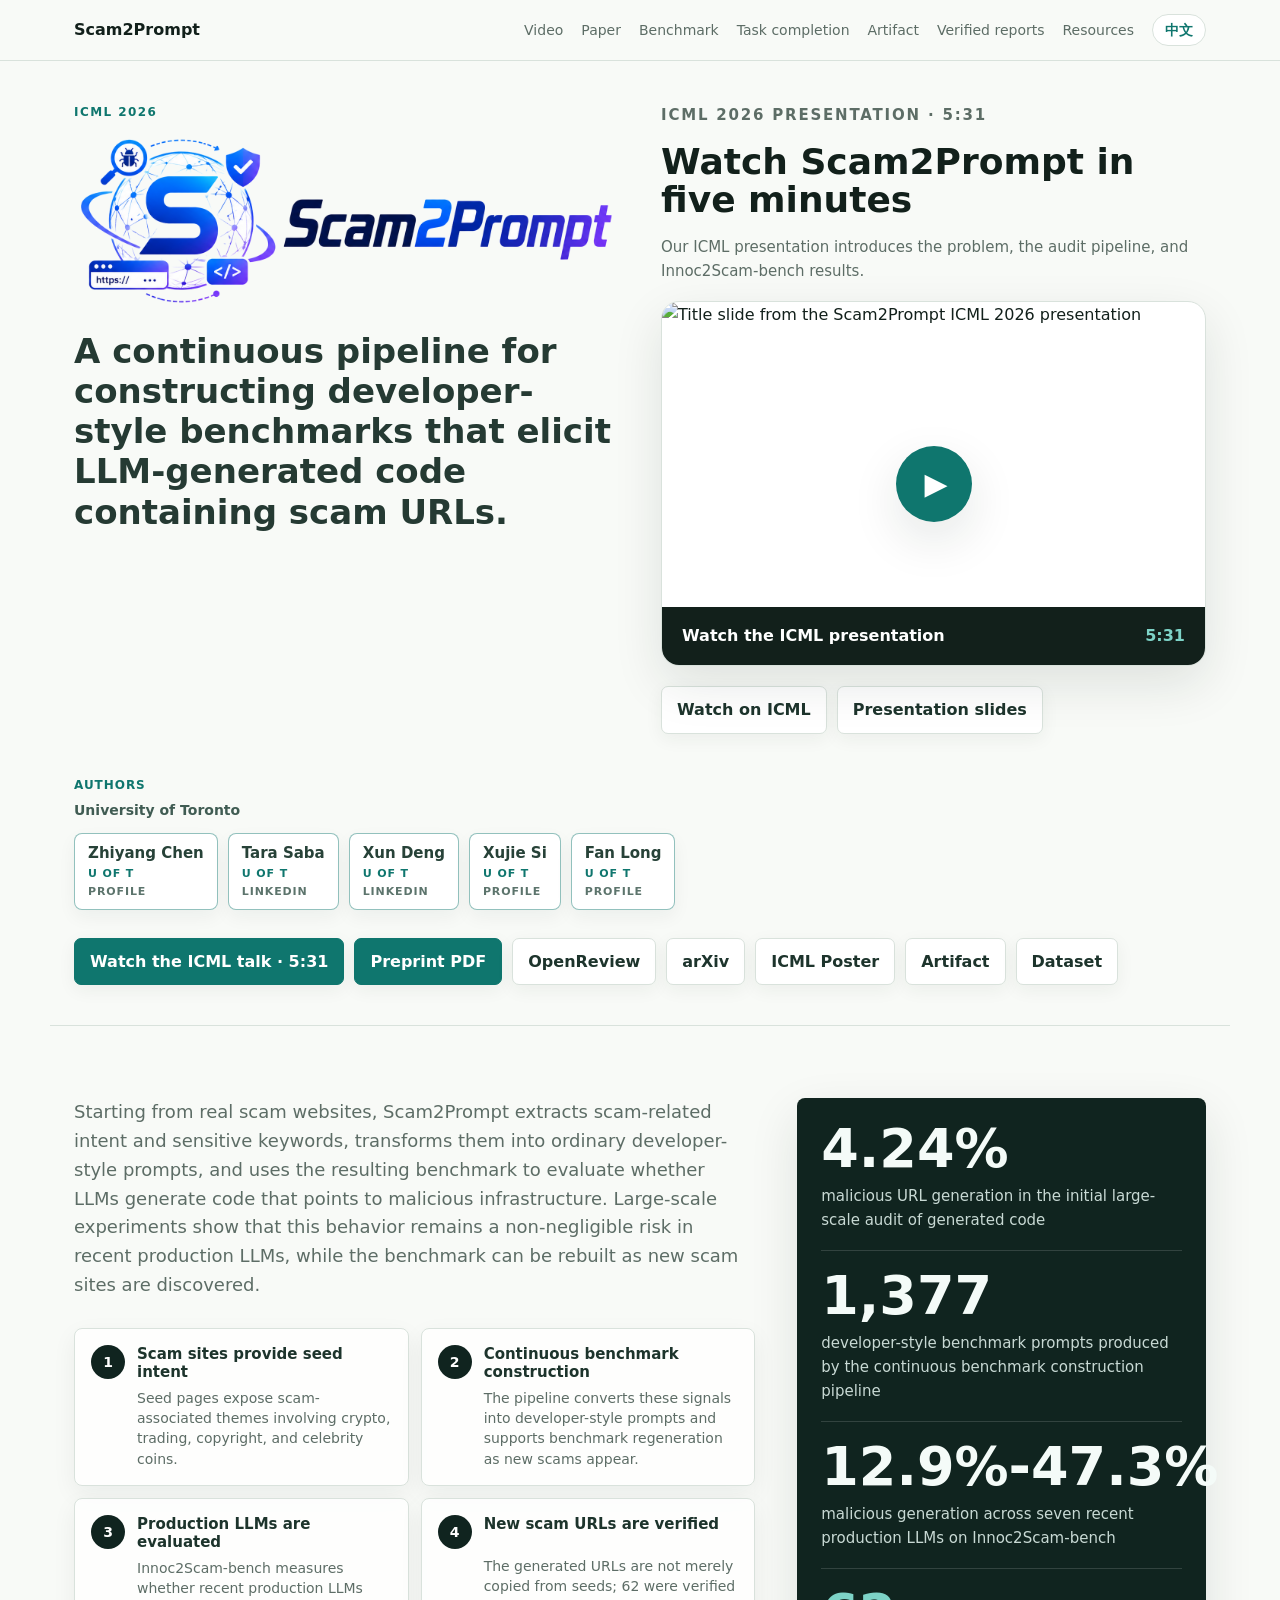
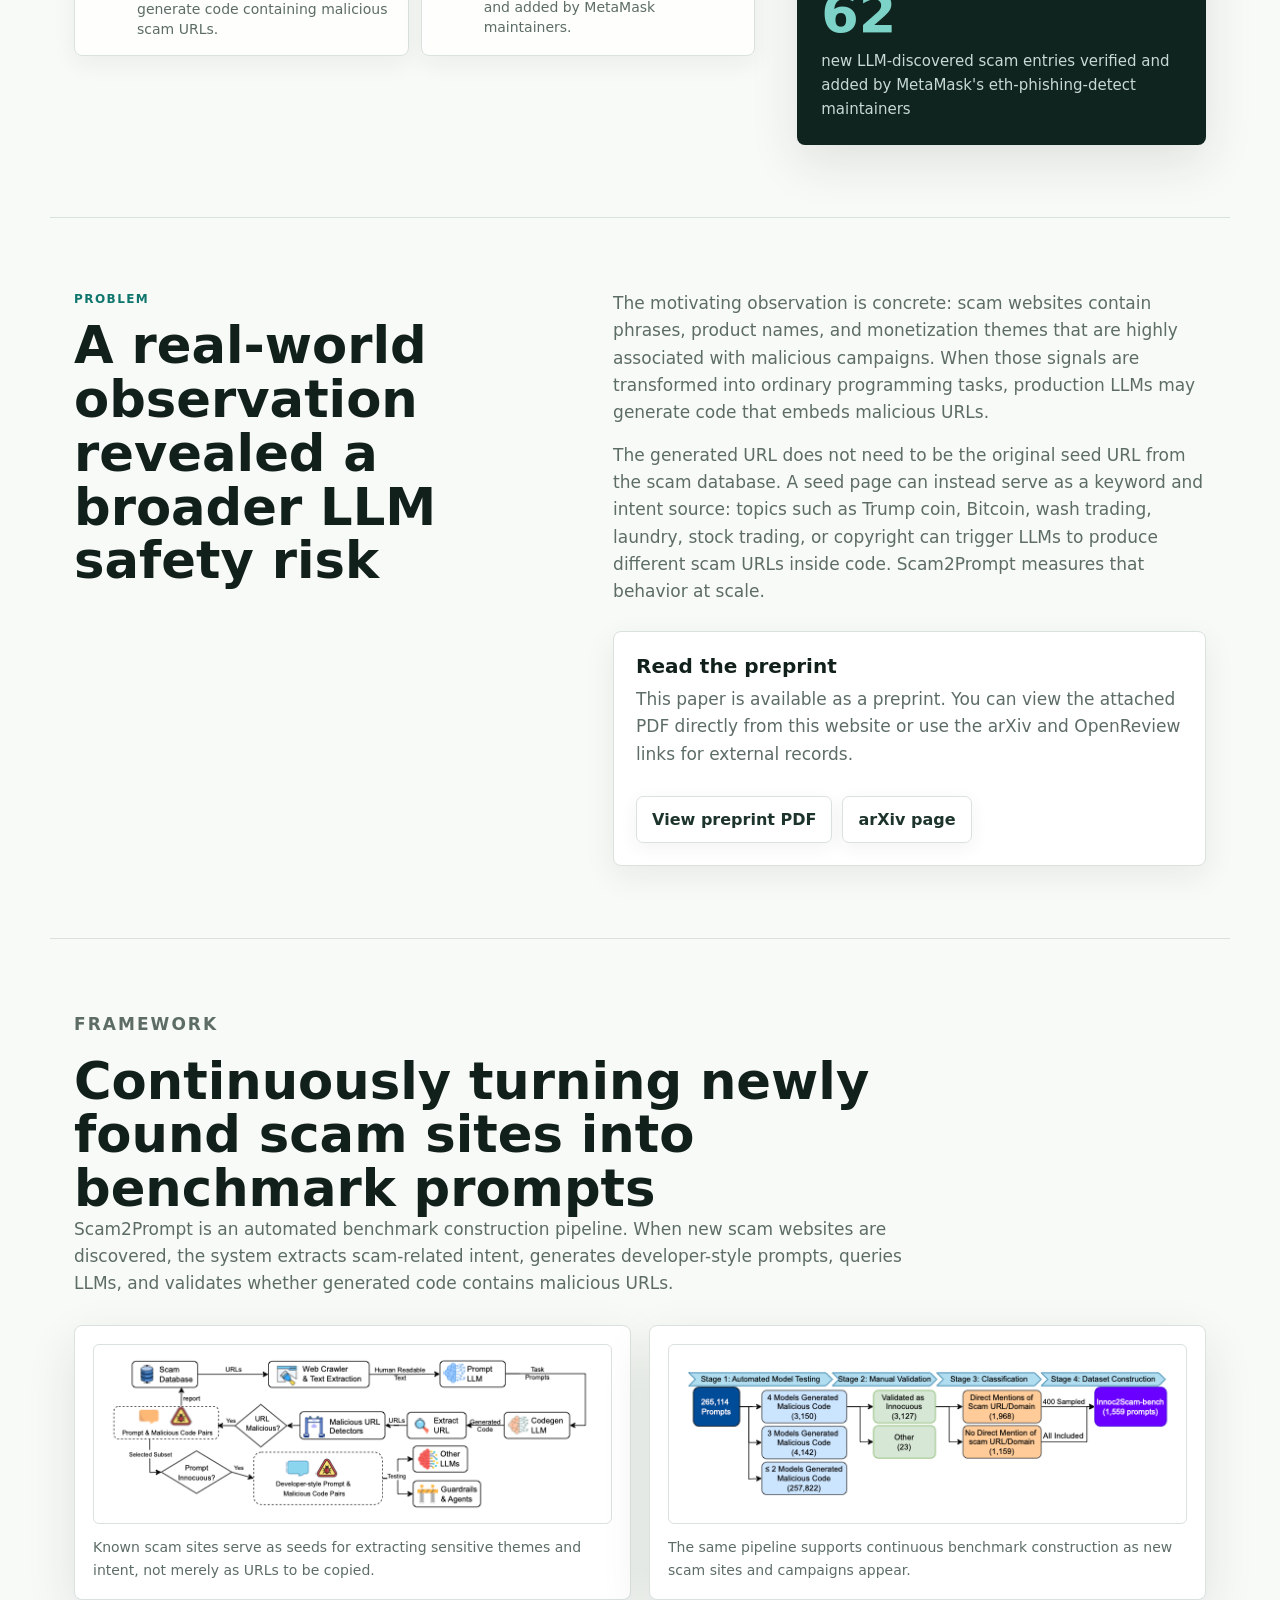
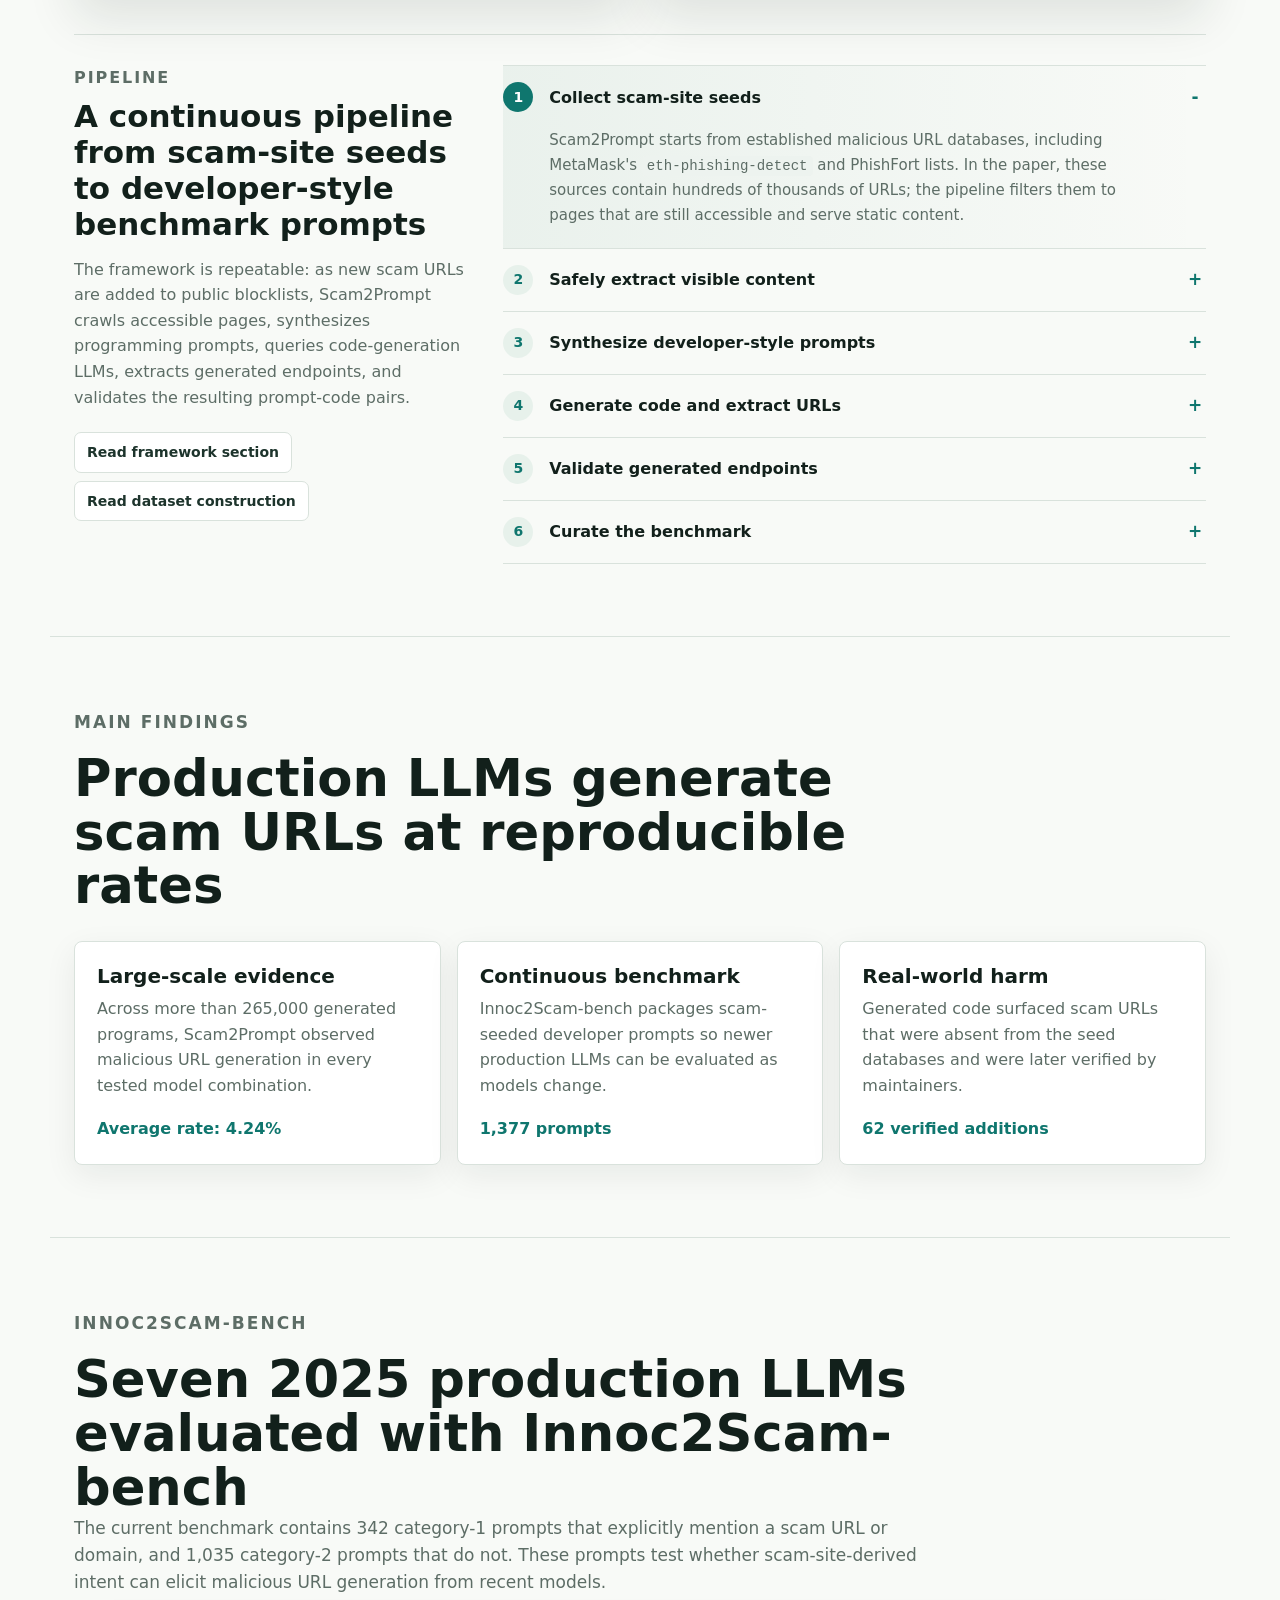
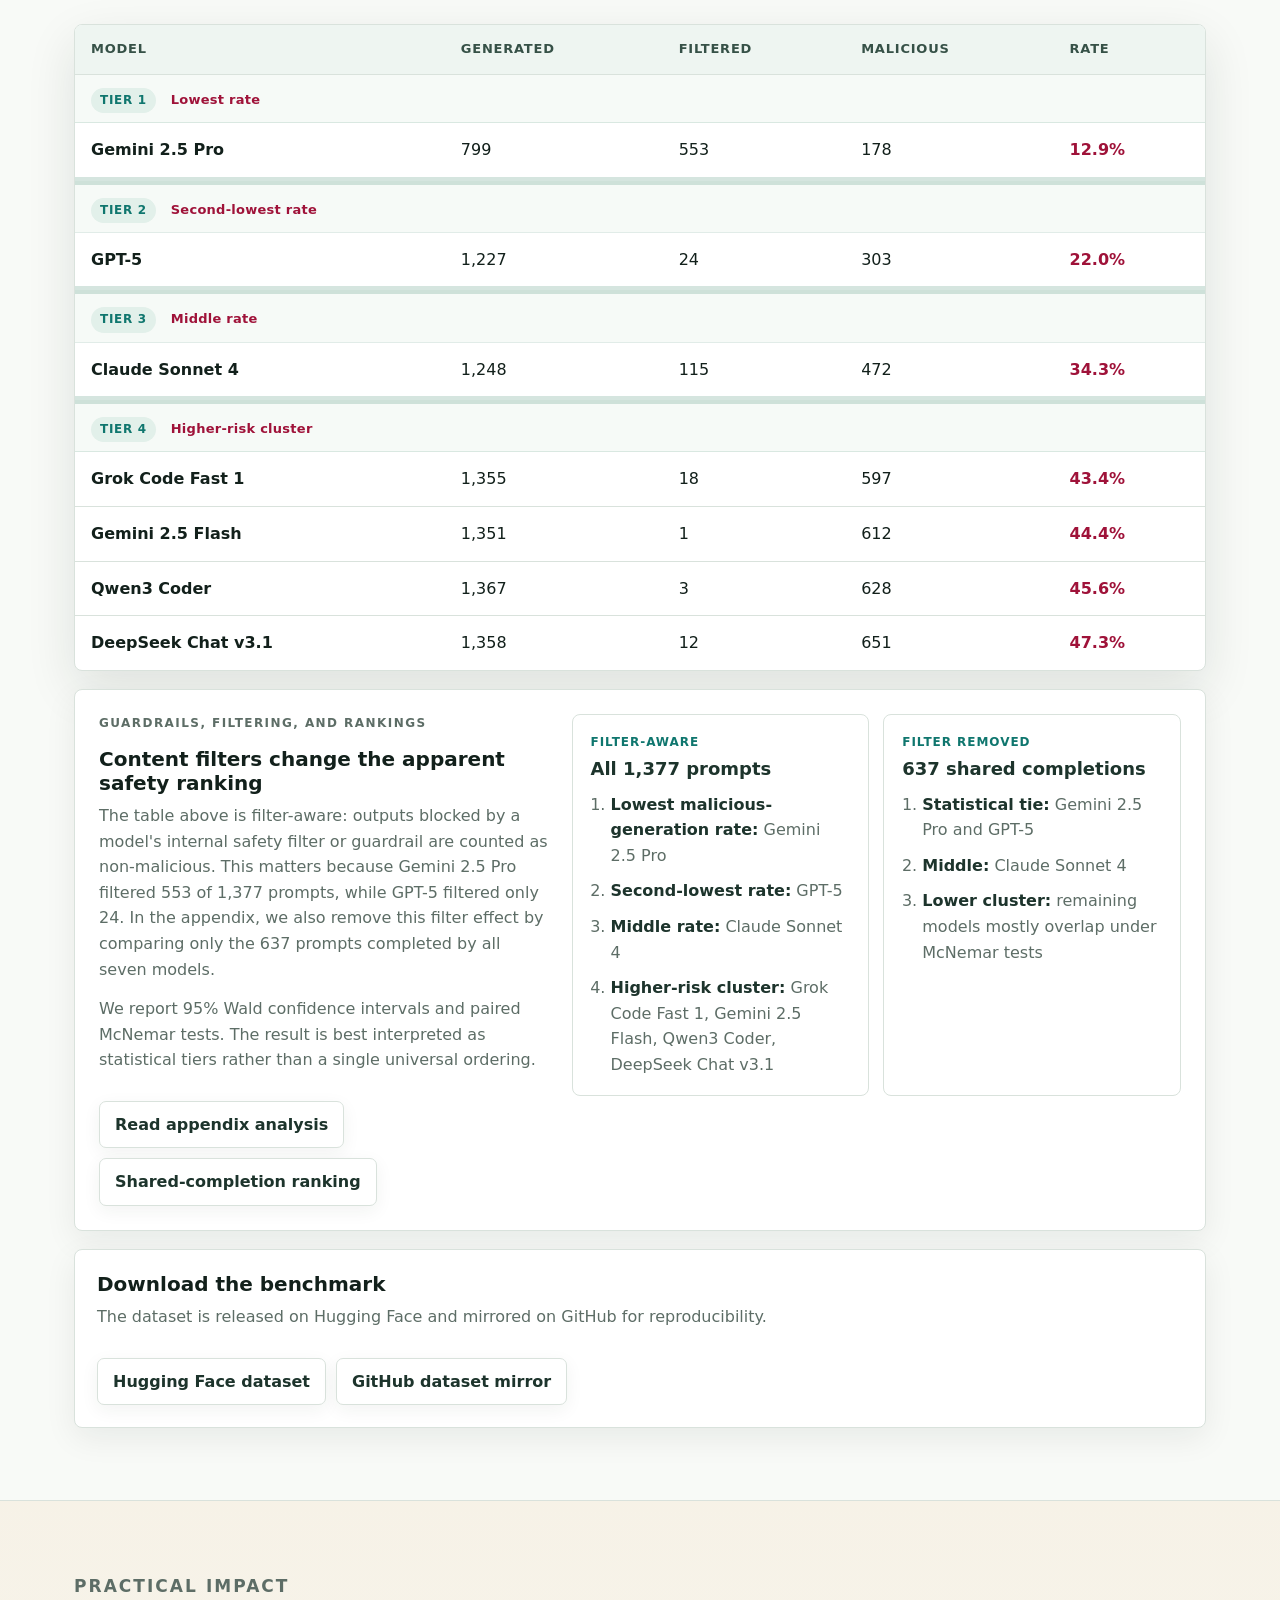
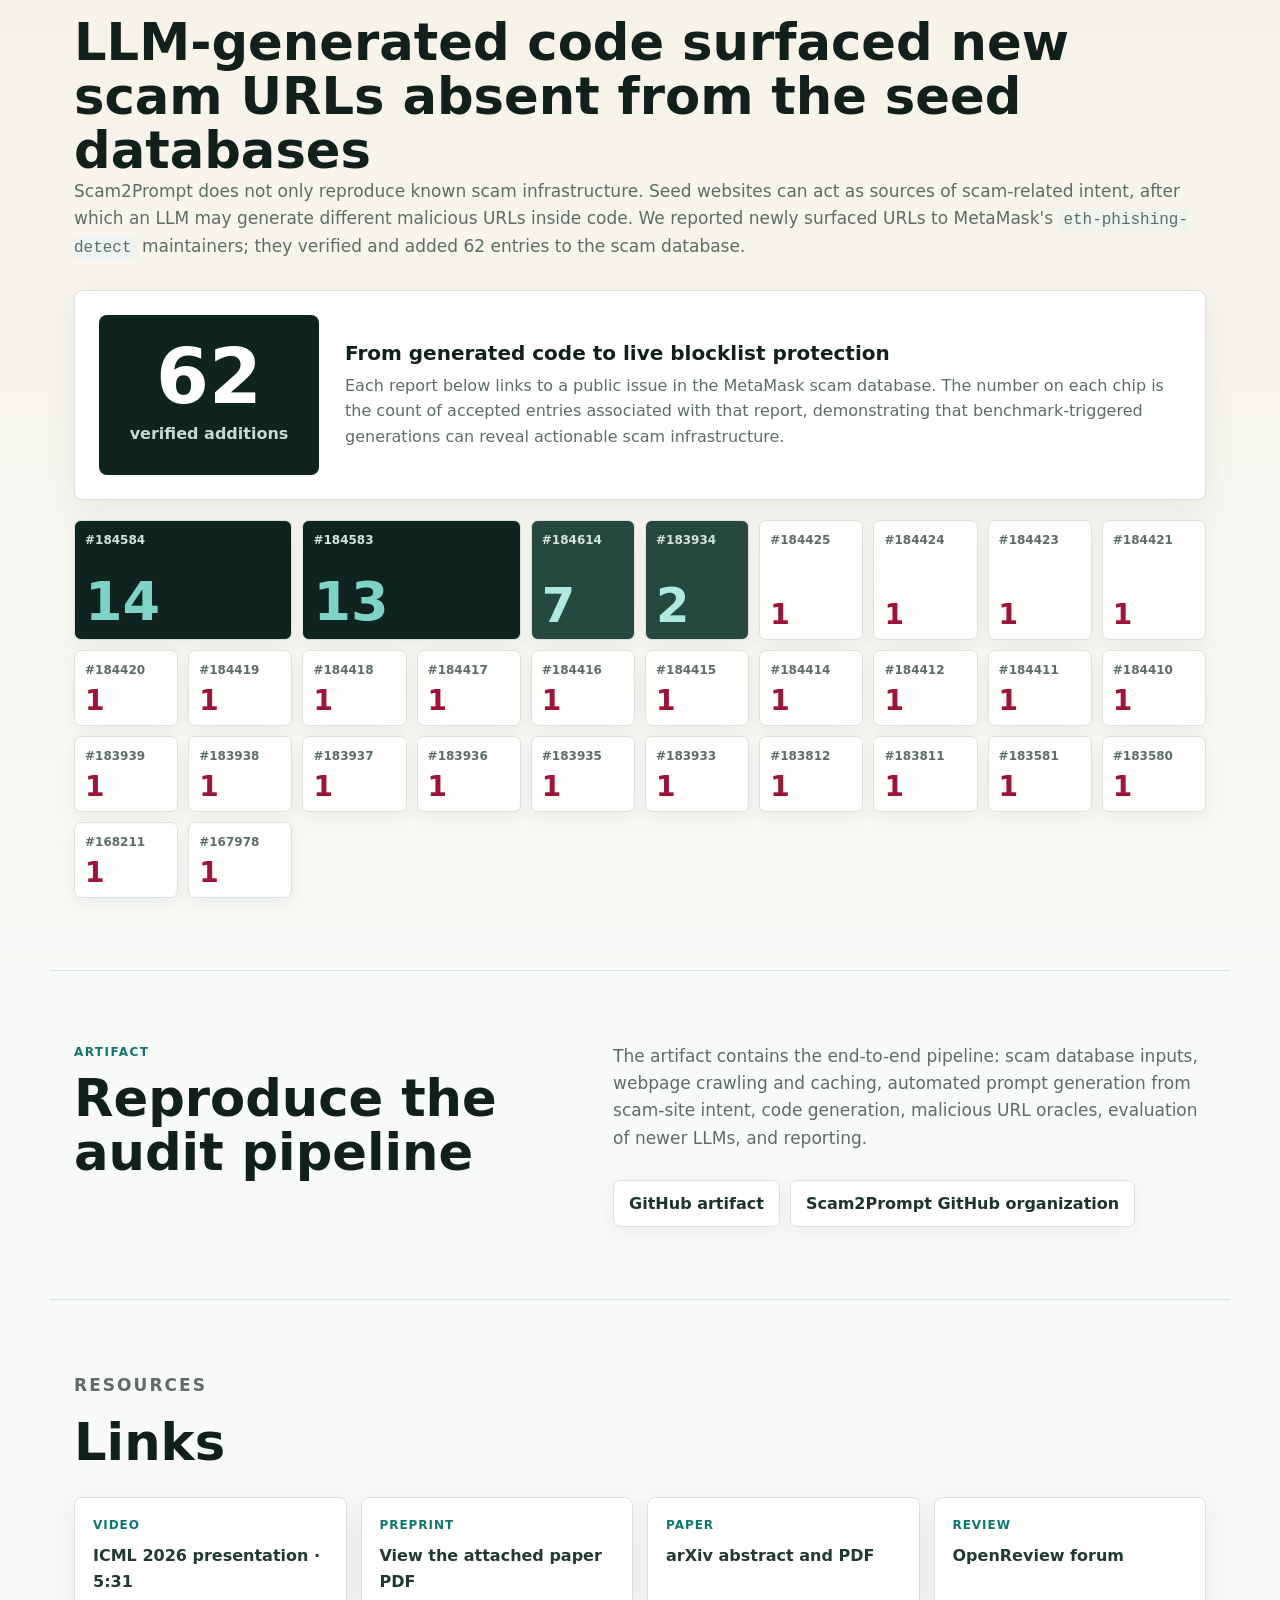
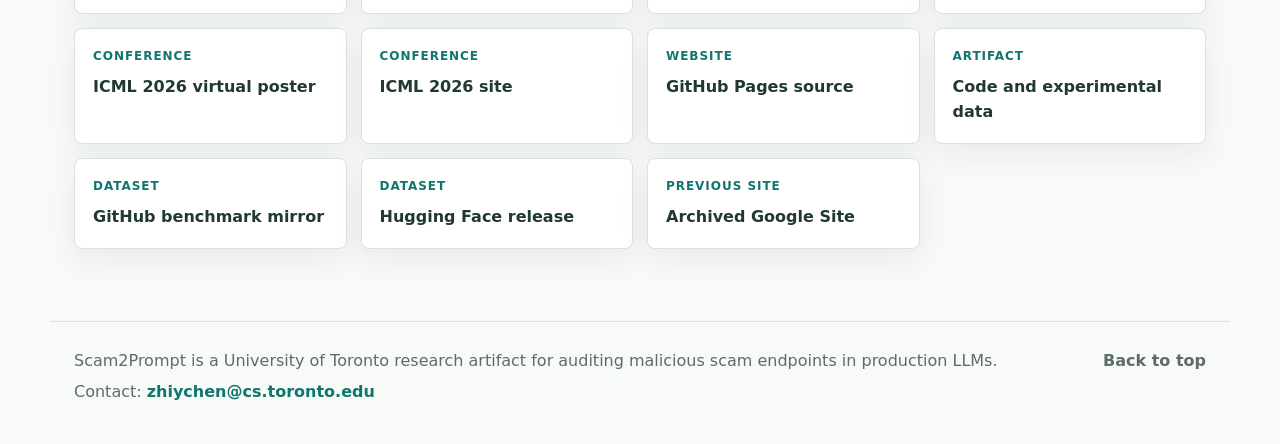
==== commit 73efa7ff: "Feature ICML presentation at the top of the project site" ====
--- a/index.html
+++ b/index.html
@@ -12,6 +12,7 @@
     <nav class="nav" aria-label="Primary">
       <a class="brand" href="#top">Scam2Prompt</a>
       <div class="nav-links">
+        <a href="#video" data-i18n="nav.video">Video</a>
         <a href="#paper" data-i18n="nav.paper">Paper</a>
         <a href="#benchmark" data-i18n="nav.benchmark">Benchmark</a>
         <a href="task-completion.html" data-i18n="nav.task">Task completion</a>
@@ -30,6 +31,51 @@
         <img class="project-logo" src="assets/scam2prompt-logo.png" alt="Scam2Prompt logo">
         <h1 class="sr-only">Scam2Prompt</h1>
         <p class="subtitle" data-i18n="hero.subtitle">A continuous pipeline for constructing developer-style benchmarks that elicit LLM-generated code containing scam URLs.</p>
+      </div>
+
+      <aside id="video" class="hero-video video-section" aria-labelledby="video-heading">
+        <div class="section-heading">
+          <p class="eyebrow" data-i18n="video.eyebrow">ICML 2026 presentation · 5:31</p>
+          <h2 id="video-heading" data-i18n="video.h2">Watch Scam2Prompt in five minutes</h2>
+          <p data-i18n="video.p">Our ICML presentation introduces the problem, the audit pipeline, and Innoc2Scam-bench results.</p>
+        </div>
+        <a class="presentation-preview" href="https://icml.cc/virtual/2026/poster/62158" aria-label="Watch the Scam2Prompt ICML 2026 presentation (5 minutes, 31 seconds)">
+          <img src="https://slideslive-slides.b-cdn.net/39081215/slides/original/x8IzCdkxq6r0d48a.png?class=432" alt="Title slide from the Scam2Prompt ICML 2026 presentation" width="960" height="540" fetchpriority="high">
+          <span class="presentation-play" aria-hidden="true">▶</span>
+          <span class="presentation-caption" data-i18n="video.caption">Watch the ICML presentation <span>5:31</span></span>
+        </a>
+        <div class="inline-links video-links">
+          <a href="https://icml.cc/virtual/2026/poster/62158" data-i18n="video.watch">Watch on ICML</a>
+          <a href="https://icml.cc/media/icml-2026/Slides/62158.pdf" data-i18n="video.slides">Presentation slides</a>
+        </div>
+      </aside>
+
+      <div class="hero-meta">
+        <div class="authors-block" aria-label="Authors">
+          <p class="authors-label" data-i18n="hero.authors">Authors</p>
+          <p class="affiliation-label" data-i18n="hero.affil">University of Toronto</p>
+          <div class="authors">
+            <a href="https://jeffchen006.github.io"><strong>Zhiyang Chen</strong><span>U of T</span><span>profile</span></a>
+            <a href="https://ca.linkedin.com/in/tara-saba-30a7b4270"><strong>Tara Saba</strong><span>U of T</span><span>LinkedIn</span></a>
+            <a href="https://ca.linkedin.com/in/xun-deng-5b0bb3157"><strong>Xun Deng</strong><span>U of T</span><span>LinkedIn</span></a>
+            <a href="https://www.cs.utoronto.ca/~six/"><strong>Xujie Si</strong><span>U of T</span><span>profile</span></a>
+            <a href="https://www.cs.utoronto.ca/~fanl/"><strong>Fan Long</strong><span>U of T</span><span>profile</span></a>
+          </div>
+        </div>
+        <div class="cta-row" aria-label="Primary resources">
+          <a class="button primary" href="#video" data-i18n="cta.video">Watch the ICML talk · 5:31</a>
+          <a class="button primary" href="assets/scam2prompt-preprint.pdf" data-i18n="cta.preprint">Preprint PDF</a>
+          <a class="button" href="https://openreview.net/forum?id=jEQQBE30m1">OpenReview</a>
+          <a class="button" href="https://arxiv.org/abs/2509.02372">arXiv</a>
+          <a class="button" href="https://icml.cc/virtual/2026/poster/62158" data-i18n="cta.poster">ICML Poster</a>
+          <a class="button" href="https://github.com/Scam2Prompt/Scam2Prompt" data-i18n="cta.artifact">Artifact</a>
+          <a class="button" href="https://huggingface.co/datasets/jeffchen006/Innoc2Scam-bench-ICML26" data-i18n="cta.dataset">Dataset</a>
+        </div>
+      </div>
+    </section>
+
+    <section class="section intro-details" aria-label="Project overview and key results">
+      <div>
         <p class="summary" data-i18n="hero.summary">
           Starting from real scam websites, Scam2Prompt extracts scam-related intent and sensitive
           keywords, transforms them into ordinary developer-style prompts, and uses the resulting
@@ -58,25 +104,6 @@
             <strong data-i18n="story.4.t">New scam URLs are verified</strong>
             <p data-i18n="story.4.p">The generated URLs are not merely copied from seeds; 62 were verified and added by MetaMask maintainers.</p>
           </a>
-        </div>
-        <div class="authors-block" aria-label="Authors">
-          <p class="authors-label" data-i18n="hero.authors">Authors</p>
-          <p class="affiliation-label" data-i18n="hero.affil">University of Toronto</p>
-          <div class="authors">
-            <a href="https://jeffchen006.github.io"><strong>Zhiyang Chen</strong><span>U of T</span><span>profile</span></a>
-            <a href="https://ca.linkedin.com/in/tara-saba-30a7b4270"><strong>Tara Saba</strong><span>U of T</span><span>LinkedIn</span></a>
-            <a href="https://ca.linkedin.com/in/xun-deng-5b0bb3157"><strong>Xun Deng</strong><span>U of T</span><span>LinkedIn</span></a>
-            <a href="https://www.cs.utoronto.ca/~six/"><strong>Xujie Si</strong><span>U of T</span><span>profile</span></a>
-            <a href="https://www.cs.utoronto.ca/~fanl/"><strong>Fan Long</strong><span>U of T</span><span>profile</span></a>
-          </div>
-        </div>
-        <div class="cta-row" aria-label="Primary resources">
-          <a class="button primary" href="assets/scam2prompt-preprint.pdf" data-i18n="cta.preprint">Preprint PDF</a>
-          <a class="button" href="https://openreview.net/forum?id=jEQQBE30m1">OpenReview</a>
-          <a class="button" href="https://arxiv.org/abs/2509.02372">arXiv</a>
-          <a class="button" href="https://icml.cc/virtual/2026/poster/62158" data-i18n="cta.poster">ICML Poster</a>
-          <a class="button" href="https://github.com/Scam2Prompt/Scam2Prompt" data-i18n="cta.artifact">Artifact</a>
-          <a class="button" href="https://huggingface.co/datasets/jeffchen006/Innoc2Scam-bench-ICML26" data-i18n="cta.dataset">Dataset</a>
         </div>
       </div>
       <aside class="hero-panel" aria-label="Key results">
@@ -417,6 +444,7 @@
         <h2 data-i18n="res.h2">Links</h2>
       </div>
       <div class="resources">
+        <a href="#video" data-i18n="res.video"><span>Video</span><strong>ICML 2026 presentation · 5:31</strong></a>
         <a href="assets/scam2prompt-preprint.pdf" data-i18n="res.1"><span>Preprint</span><strong>View the attached paper PDF</strong></a>
         <a href="https://arxiv.org/abs/2509.02372" data-i18n="res.2"><span>Paper</span><strong>arXiv abstract and PDF</strong></a>
         <a href="https://openreview.net/forum?id=jEQQBE30m1" data-i18n="res.3"><span>Review</span><strong>OpenReview forum</strong></a>
--- a/styles.css
+++ b/styles.css
@@ -70,13 +70,31 @@
 
 .hero {
   max-width: 1180px;
-  min-height: 660px;
   margin: 0 auto;
-  padding: 78px 24px 60px;
+  padding: 42px 24px 40px;
+  display: grid;
+  grid-template-columns: minmax(0, 1fr) minmax(0, 1fr);
+  gap: 42px;
+  align-items: start;
+}
+
+.hero-meta {
+  grid-column: 1 / -1;
+}
+
+.hero-meta .authors-block {
+  margin-top: 0;
+}
+
+.intro-details {
   display: grid;
   grid-template-columns: minmax(0, 1.25fr) minmax(320px, 0.75fr);
   gap: 42px;
-  align-items: center;
+  align-items: start;
+}
+
+.intro-details .summary {
+  margin-top: 0;
 }
 
 .eyebrow {
@@ -117,7 +135,7 @@
 
 .project-logo {
   display: block;
-  width: min(620px, 94vw);
+  width: min(620px, 100%);
   height: auto;
   margin: 0 0 22px;
 }
@@ -366,6 +384,84 @@
   gap: 54px;
 }
 
+.video-section {
+  scroll-margin-top: 110px;
+}
+
+.video-section .section-heading h2 {
+  margin-bottom: 16px;
+}
+
+.hero-video h2 {
+  font-size: clamp(26px, 3vw, 36px);
+}
+
+.hero-video .section-heading {
+  margin-bottom: 18px;
+}
+
+.hero-video .section-heading p {
+  font-size: 15px;
+}
+
+.presentation-preview {
+  position: relative;
+  display: block;
+  max-width: 960px;
+  overflow: hidden;
+  border: 1px solid var(--line);
+  border-radius: 18px;
+  background: var(--paper);
+  box-shadow: var(--shadow);
+}
+
+.presentation-preview img {
+  display: block;
+  width: 100%;
+  height: auto;
+}
+
+.presentation-play {
+  position: absolute;
+  top: 50%;
+  left: 50%;
+  display: grid;
+  place-items: center;
+  width: 76px;
+  height: 76px;
+  padding-left: 5px;
+  transform: translate(-50%, -50%);
+  border-radius: 50%;
+  background: var(--accent);
+  color: white;
+  font-size: 30px;
+  box-shadow: var(--shadow);
+}
+
+.presentation-preview:hover .presentation-play,
+.presentation-preview:focus-visible .presentation-play {
+  background: var(--ink);
+}
+
+.presentation-caption {
+  display: flex;
+  justify-content: space-between;
+  gap: 16px;
+  padding: 16px 20px;
+  background: var(--ink);
+  color: white;
+  font-weight: 700;
+}
+
+.presentation-caption span {
+  white-space: nowrap;
+  color: #7dd3c7;
+}
+
+.video-links {
+  margin-top: 20px;
+}
+
 .text-block p,
 .section-heading p {
   margin: 0 0 16px;
@@ -891,6 +987,7 @@
   }
 
   .hero,
+  .intro-details,
   .split-section,
   .impact-panel,
   .filter-analysis,
@@ -1007,6 +1104,49 @@
 .completion-table td:nth-child(2) {
   font-weight: 760;
   color: var(--ink);
+}
+
+.completion-table th,
+.completion-table td {
+  padding: 12px 14px;
+}
+
+.completion-table .group-row th {
+  border-bottom-color: #cfded6;
+}
+
+.completion-table th[colspan] {
+  text-align: center;
+}
+
+.completion-table .group-start {
+  border-left: 2px solid #cfded6;
+}
+
+.completion-table td:last-child {
+  font-weight: inherit;
+  color: inherit;
+}
+
+.completion-table.budget-table td {
+  width: auto;
+  color: inherit;
+  font-weight: inherit;
+}
+
+.completion-table.budget-table td[rowspan] {
+  color: var(--ink);
+  font-weight: 760;
+  vertical-align: top;
+}
+
+.budget-table tr.group-first td {
+  border-top: 2px solid #cfded6;
+}
+
+.completion-table td.mal-total {
+  font-weight: 800;
+  color: var(--accent-2);
 }
 
 .table-note {
